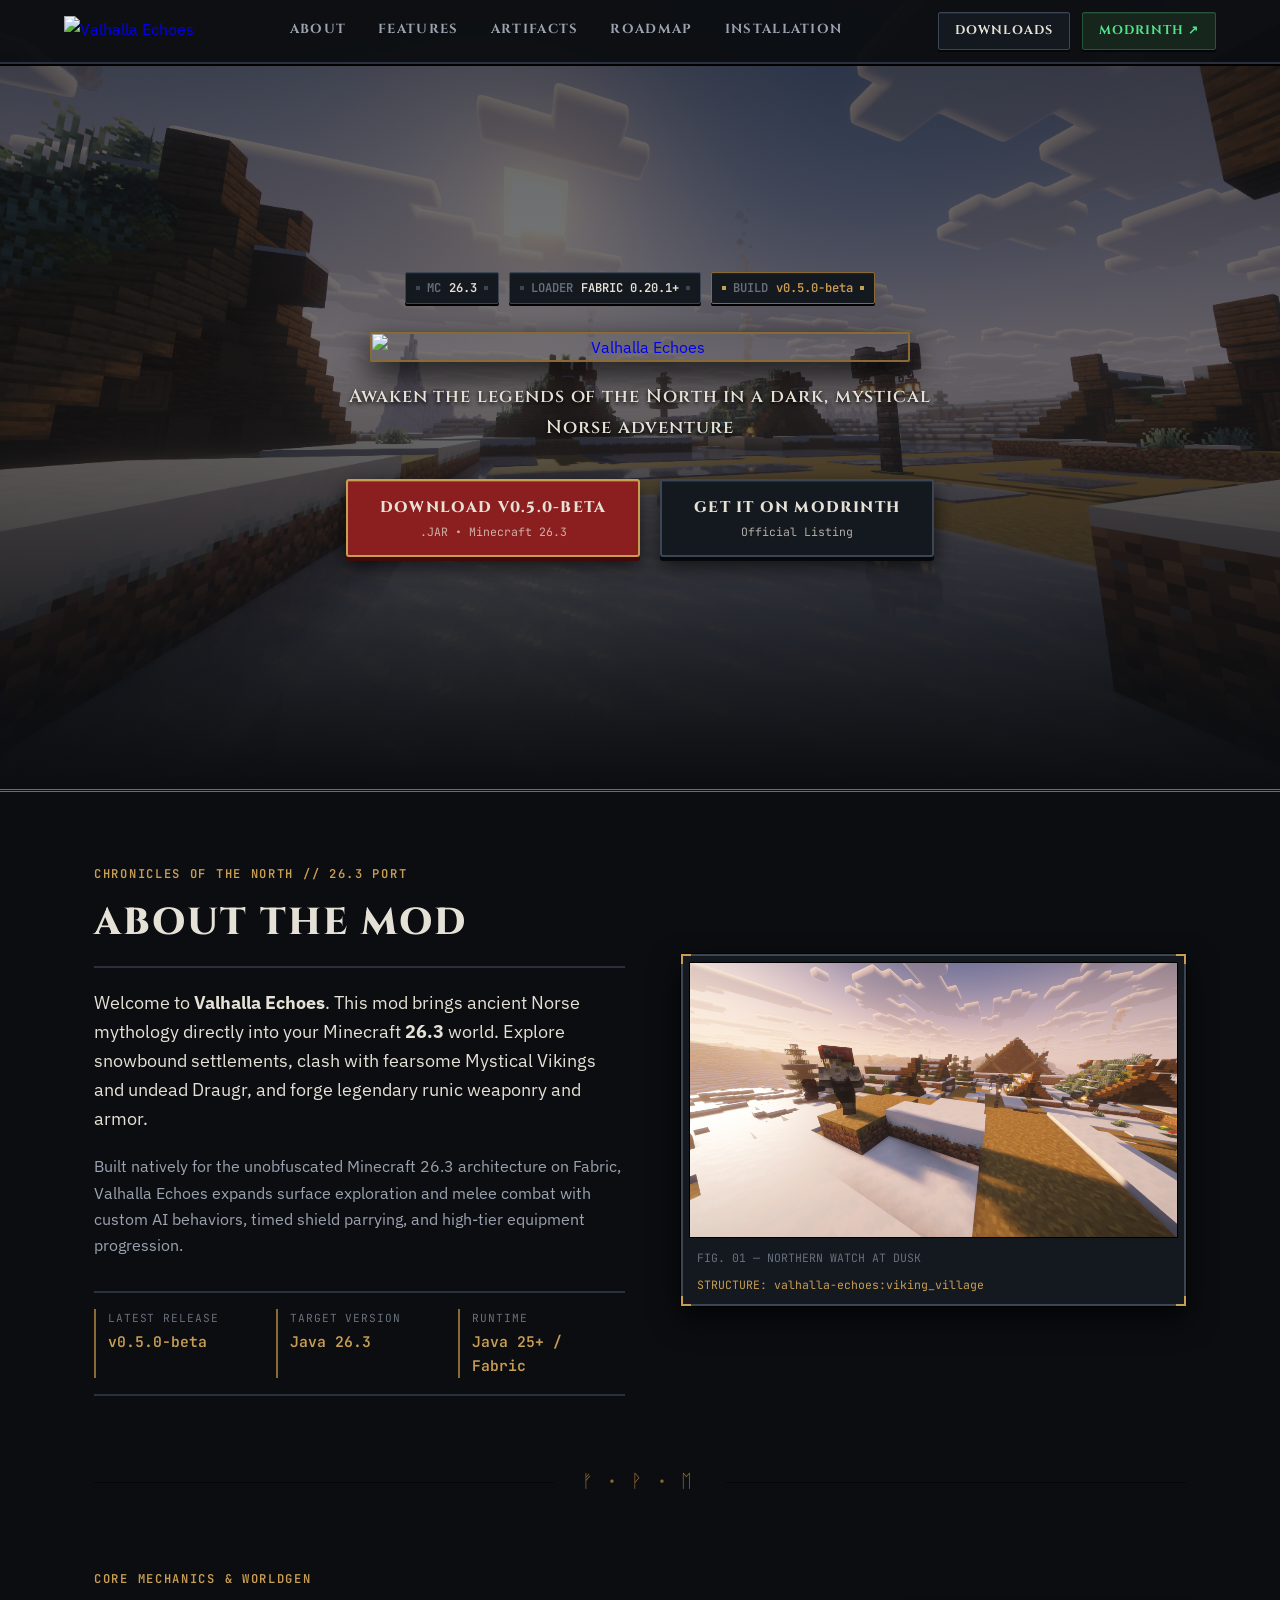
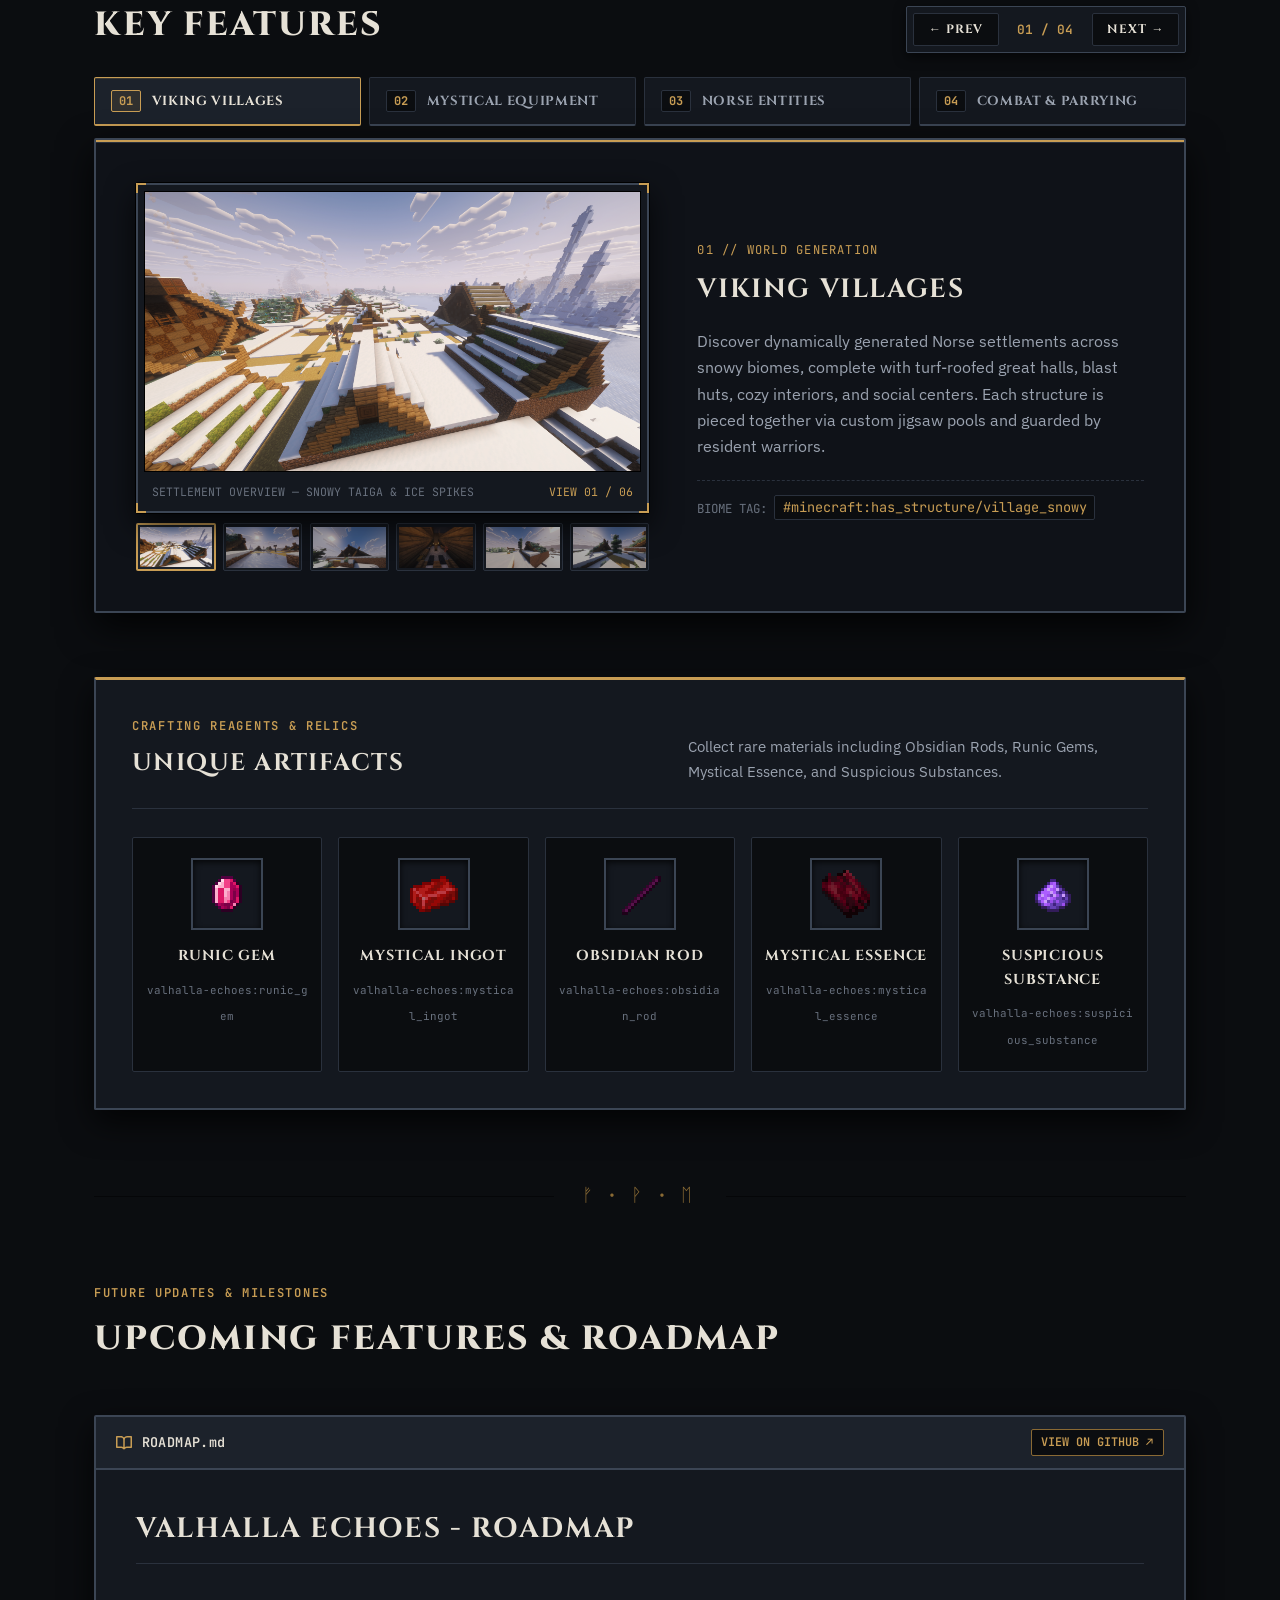
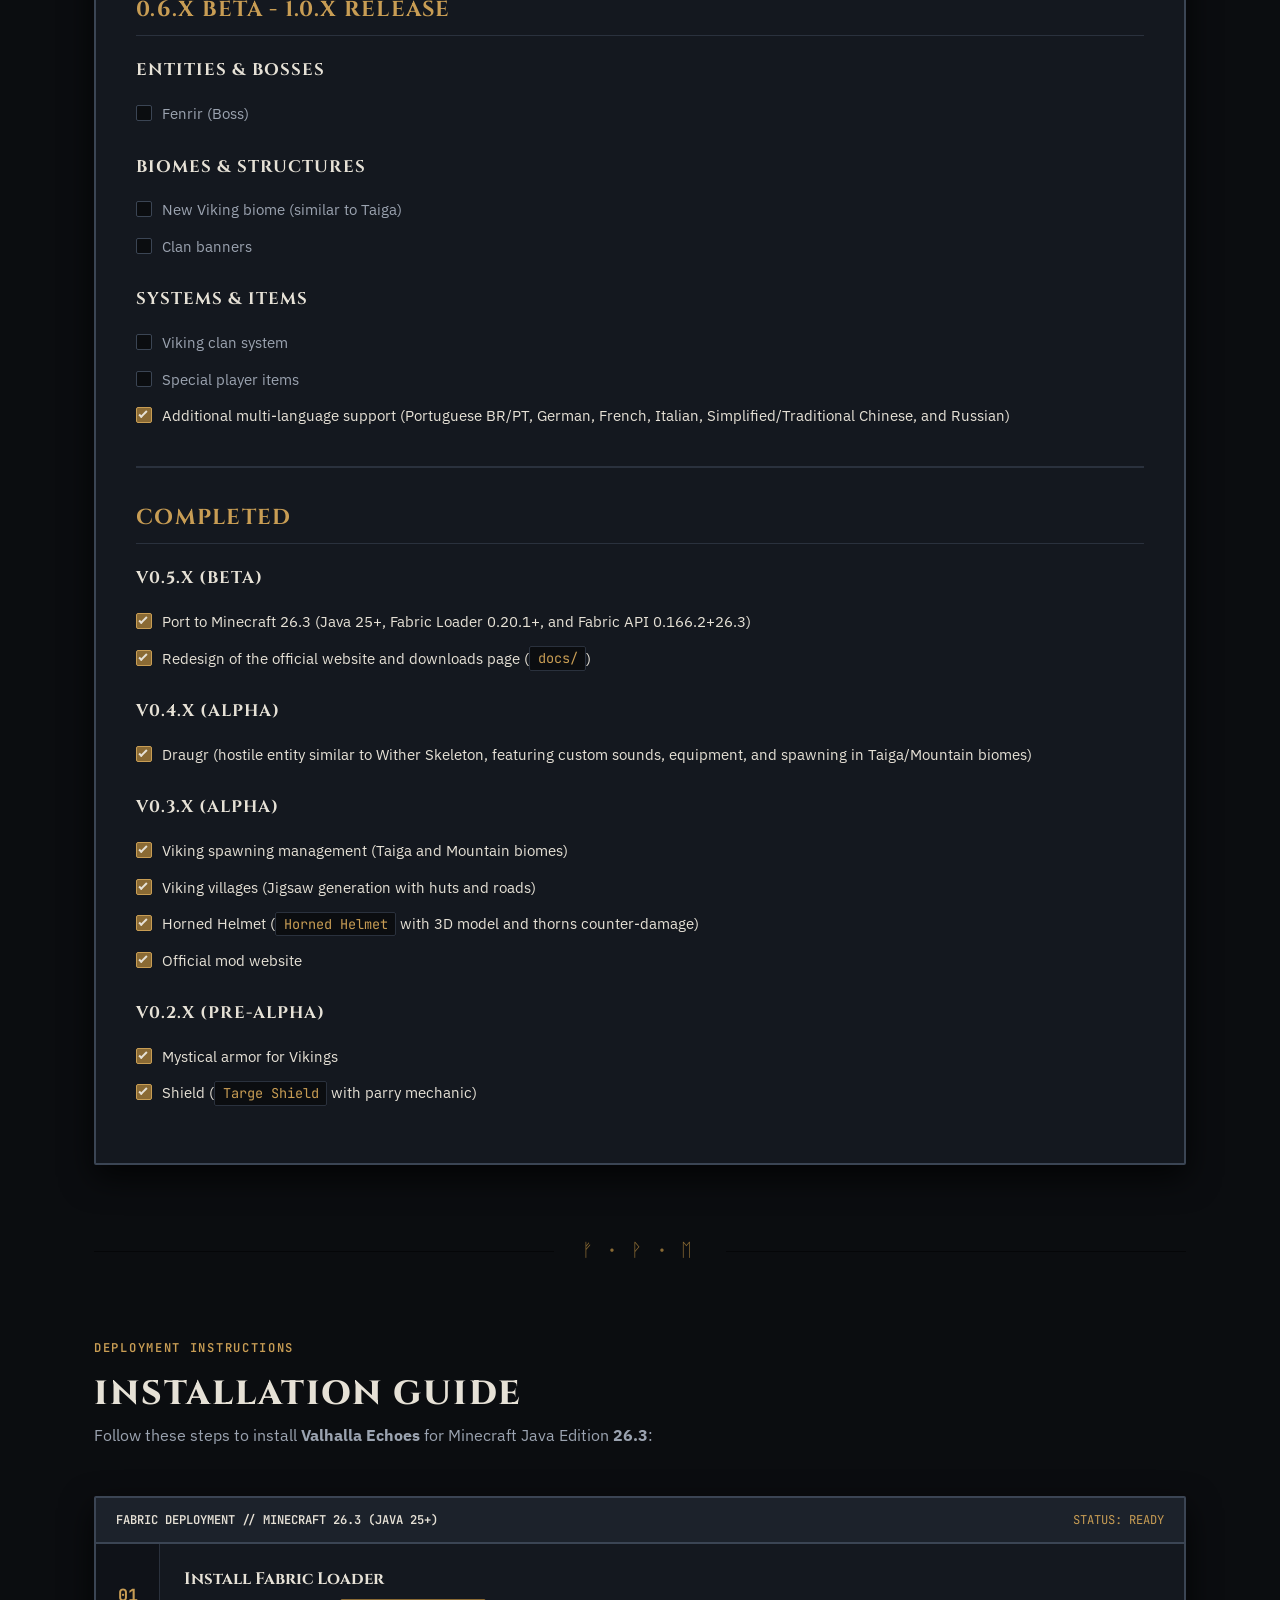
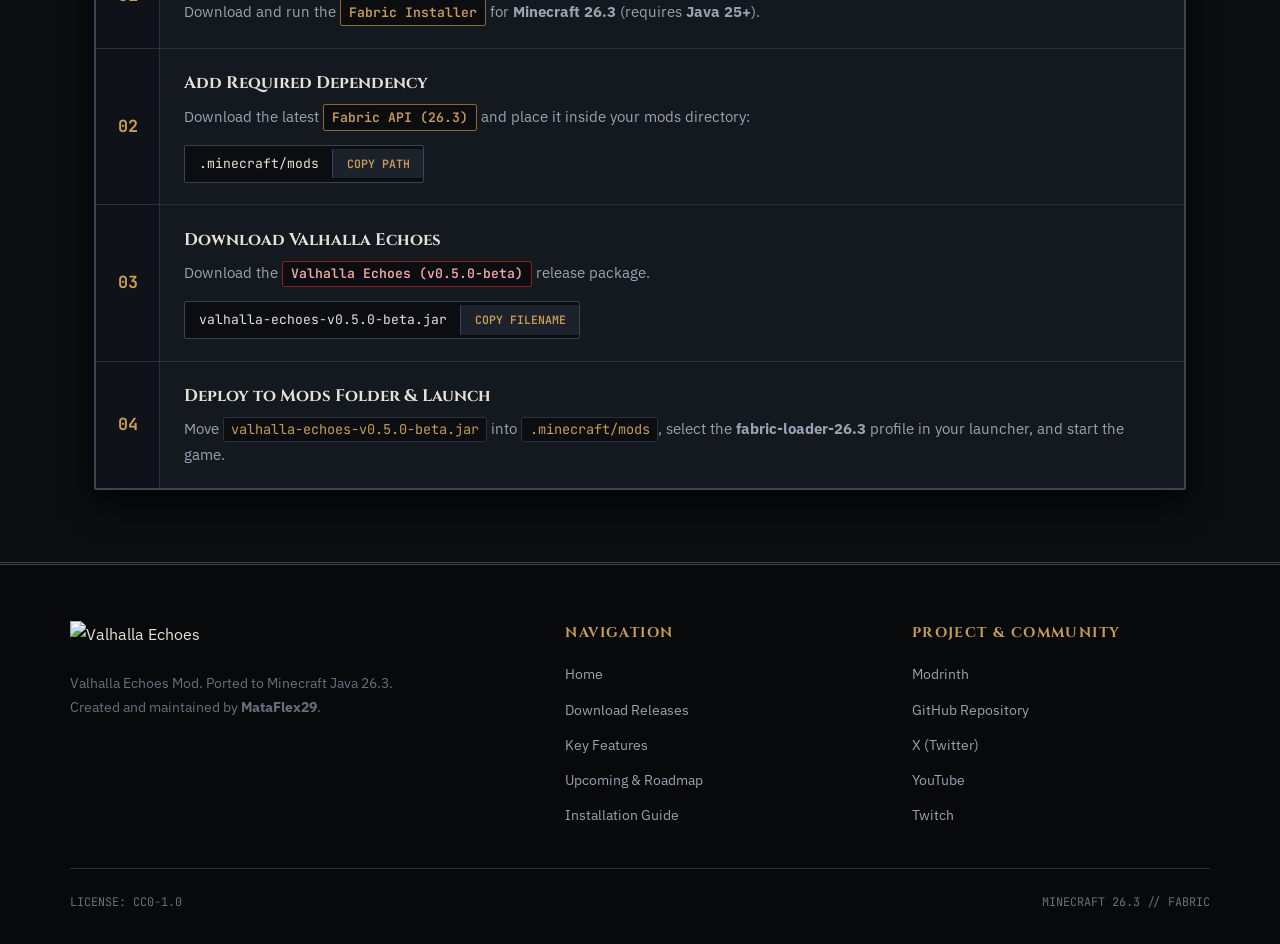
==== docs/index.html @ 5dc1a6fa "Update CSS file references to include versioning and enhance layout styles for features" ====
<!DOCTYPE html>
<html lang="en">
<head>
    <meta charset="UTF-8">
    <meta name="viewport" content="width=device-width, initial-scale=1.0">
    <title>Valhalla Echoes — Minecraft 26.3 Fabric Mod</title>
    <link rel="icon" type="image/png" href="resources/axe_icon.png">
    <link rel="preconnect" href="https://fonts.googleapis.com">
    <link rel="preconnect" href="https://fonts.gstatic.com" crossorigin>
    <link href="https://fonts.googleapis.com/css2?family=Cinzel:wght@600;700;800;900&family=IBM+Plex+Sans:wght@400;500;600;700&family=JetBrains+Mono:wght@400;500;600&display=swap" rel="stylesheet">
    <link rel="stylesheet" href="styles/index.css?v=20261114">
</head>

<body>
<!-- FIXED TOP NAVIGATION -->
<nav class="top-nav">
    <div class="nav-inner">
        <a href="index.html" class="nav-brand">
            <img src="resources/logo_medium.png" alt="Valhalla Echoes" class="nav-logo">
        </a>
        <div class="nav-links">
            <a href="#about" class="nav-link">About</a>
            <a href="#features" class="nav-link">Features</a>
            <a href="#artifacts" class="nav-link">Artifacts</a>
            <a href="#roadmap" class="nav-link">Roadmap</a>
            <a href="#installation" class="nav-link">Installation</a>
        </div>
        <div class="nav-actions">
            <a href="download.html" class="nav-btn nav-btn-iron">Downloads</a>
            <a href="https://modrinth.com/mod/valhalla-echoes" class="nav-btn nav-btn-modrinth" target="_blank" rel="noopener noreferrer">Modrinth &nearr;</a>
        </div>
    </div>
</nav>

<!-- FULL-VIEWPORT HERO -->
<header class="hero">
    <div class="hero-backdrop"></div>
    <div class="hero-content">
        <div class="plate-group">
            <span class="metal-plate">
                <span class="plate-rivet"></span>
                <span class="plate-key">MC</span>
                <span class="plate-val">26.3</span>
                <span class="plate-rivet"></span>
            </span>
            <span class="metal-plate">
                <span class="plate-rivet"></span>
                <span class="plate-key">LOADER</span>
                <span class="plate-val">FABRIC 0.20.1+</span>
                <span class="plate-rivet"></span>
            </span>
            <span class="metal-plate plate-gold">
                <span class="plate-rivet"></span>
                <span class="plate-key">BUILD</span>
                <span class="plate-val">v0.5.0-beta</span>
                <span class="plate-rivet"></span>
            </span>
        </div>

        <a href="index.html" class="title-link">
            <img src="resources/logo_large.png" alt="Valhalla Echoes" class="hero-logo">
        </a>

        <p class="subtitle">Awaken the legends of the North in a dark, mystical Norse adventure</p>

        <div class="button-group">
            <a href="download.html" class="btn btn-crimson">
                <span class="btn-label">Download v0.5.0-beta</span>
                <span class="btn-sub">.JAR &bull; Minecraft 26.3</span>
            </a>
            <a href="https://modrinth.com/mod/valhalla-echoes" class="btn btn-forged" target="_blank" rel="noopener noreferrer">
                <span class="btn-label">Get it on Modrinth</span>
                <span class="btn-sub">Official Listing</span>
            </a>
        </div>
    </div>
</header>

<main class="main-wrapper">

    <!-- EDITORIAL ABOUT SECTION -->
    <section id="about" class="editorial-section">
        <div class="editorial-grid">
            <div class="editorial-copy">
                <div class="eyebrow">CHRONICLES OF THE NORTH // 26.3 PORT</div>
                <h1 class="editorial-title">About The Mod</h1>
                <p class="lead-paragraph">Welcome to <strong>Valhalla Echoes</strong>. This mod brings ancient Norse mythology directly into your Minecraft <strong>26.3</strong> world. Explore snowbound settlements, clash with fearsome Mystical Vikings and undead Draugr, and forge legendary runic weaponry and armor.</p>
                <p>Built natively for the unobfuscated Minecraft 26.3 architecture on Fabric, Valhalla Echoes expands surface exploration and melee combat with custom AI behaviors, timed shield parrying, and high-tier equipment progression.</p>

                <div class="spec-ledger">
                    <div class="spec-item">
                        <span class="spec-k">LATEST RELEASE</span>
                        <span class="spec-v">v0.5.0-beta</span>
                    </div>
                    <div class="spec-item">
                        <span class="spec-k">TARGET VERSION</span>
                        <span class="spec-v">Java 26.3</span>
                    </div>
                    <div class="spec-item">
                        <span class="spec-k">RUNTIME</span>
                        <span class="spec-v">Java 25+ / Fabric</span>
                    </div>
                </div>
            </div>

            <div class="editorial-Showcase">
                <figure class="forged-frame">
                    <div class="frame-corner tl"></div>
                    <div class="frame-corner tr"></div>
                    <div class="frame-corner bl"></div>
                    <div class="frame-corner br"></div>
                    <img src="resources/village_viking_sunset.png" alt="Mystical Viking overlooking a snowy Norse village" class="showcase-img">
                    <figcaption class="frame-caption">
                        <span>FIG. 01 &mdash; NORTHERN WATCH AT DUSK</span>
                        <span class="mono-tag">STRUCTURE: valhalla-echoes:viking_village</span>
                    </figcaption>
                </figure>
            </div>
        </div>
    </section>

    <!-- RUNIC HORIZONTAL DIVIDER -->
    <div class="runic-divider" aria-hidden="true">
        <span class="divider-line"></span>
        <span class="divider-glyph">&#5792; &bull; &#5817; &bull; &#5846;</span>
        <span class="divider-line"></span>
    </div>

    <!-- KEY FEATURES SLIDESHOW SECTION -->
    <section id="features" class="features-section">
        <div class="features-header-row">
            <div class="section-heading">
                <div class="eyebrow">CORE MECHANICS &amp; WORLDGEN</div>
                <h2>Key Features</h2>
            </div>

            <div class="slideshow-controls" aria-label="Feature Slideshow Controls">
                <button type="button" class="slide-nav-btn" id="feature-prev" aria-label="Previous Feature">&larr; PREV</button>
                <span class="slide-counter" id="feature-counter">01 / 04</span>
                <button type="button" class="slide-nav-btn" id="feature-next" aria-label="Next Feature">NEXT &rarr;</button>
            </div>
        </div>

        <!-- Feature Tabs Bar -->
        <div class="feature-tabs" role="tablist" aria-label="Key Features">
            <button type="button" class="feature-tab is-active" role="tab" aria-selected="true" data-slide="0">
                <span class="tab-num">01</span>
                <span class="tab-label">Viking Villages</span>
            </button>
            <button type="button" class="feature-tab" role="tab" aria-selected="false" data-slide="1">
                <span class="tab-num">02</span>
                <span class="tab-label">Mystical Equipment</span>
            </button>
            <button type="button" class="feature-tab" role="tab" aria-selected="false" data-slide="2">
                <span class="tab-num">03</span>
                <span class="tab-label">Norse Entities</span>
            </button>
            <button type="button" class="feature-tab" role="tab" aria-selected="false" data-slide="3">
                <span class="tab-num">04</span>
                <span class="tab-label">Combat &amp; Parrying</span>
            </button>
        </div>

        <!-- Slideshow Stage -->
        <div class="features-slideshow" id="features-slideshow">
            <div class="slide-progress-track" aria-hidden="true">
                <div class="slide-progress-bar" id="feature-progress-bar"></div>
            </div>

            <div class="slides-viewport">
                <!-- Slide 1: Viking Villages (with multi-photo village selector) -->
                <article class="feature-row feature-slide is-active" data-slide-index="0">
                    <div class="feature-media">
                        <div class="forged-frame village-stage-frame">
                            <div class="frame-corner tl"></div>
                            <div class="frame-corner tr"></div>
                            <div class="frame-corner bl"></div>
                            <div class="frame-corner br"></div>
                            <img src="resources/village_overview.png" alt="Viking Villages in Snowy Biomes" class="feature-img" id="village-main-img">
                            <div class="frame-caption">
                                <span id="village-main-caption">SETTLEMENT OVERVIEW &mdash; SNOWY TAIGA &amp; ICE SPIKES</span>
                                <span class="mono-tag" id="village-main-index">VIEW 01 / 06</span>
                            </div>
                        </div>

                        <div class="village-thumb-strip" aria-label="Viking Village Screenshots">
                            <button type="button" class="village-thumb is-selected" data-src="resources/village_overview.png" data-caption="SETTLEMENT OVERVIEW — SNOWY TAIGA &amp; ICE SPIKES" data-idx="VIEW 01 / 06">
                                <img src="resources/village_overview.png" alt="Village Overview">
                            </button>
                            <button type="button" class="village-thumb" data-src="resources/village_plaza.png" data-caption="FROZEN PLAZA — TURF-ROOFED LONGHOUSES AT DAWN" data-idx="VIEW 02 / 06">
                                <img src="resources/village_plaza.png" alt="Frozen Plaza">
                            </button>
                            <button type="button" class="village-thumb" data-src="resources/village_great_hall.png" data-caption="GREAT HALL — GUARDED BY RESIDENT MYSTICAL VIKINGS" data-idx="VIEW 03 / 06">
                                <img src="resources/village_great_hall.png" alt="Great Hall">
                            </button>
                            <button type="button" class="village-thumb" data-src="resources/village_interior.png" data-caption="LONGHOUSE INTERIOR — STORAGE, FORGE &amp; QUARTERS" data-idx="VIEW 04 / 06">
                                <img src="resources/village_interior.png" alt="Longhouse Interior">
                            </button>
                            <button type="button" class="village-thumb" data-src="resources/village_turf_hut.png" data-caption="NORSE ARCHITECTURE — OVERGROWN MOSS &amp; TIMBER ROOFS" data-idx="VIEW 05 / 06">
                                <img src="resources/village_turf_hut.png" alt="Turf Hut Architecture">
                            </button>
                            <button type="button" class="village-thumb" data-src="resources/village_snow_path.png" data-caption="VILLAGE PATHWAYS — ARCTIC WILDLIFE &amp; DWELLINGS" data-idx="VIEW 06 / 06">
                                <img src="resources/village_snow_path.png" alt="Snowy Pathways">
                            </button>
                        </div>
                    </div>
                    <div class="feature-text">
                        <span class="feature-index">01 // WORLD GENERATION</span>
                        <h3>Viking Villages</h3>
                        <p>Discover dynamically generated Norse settlements across snowy biomes, complete with turf-roofed great halls, blast huts, cozy interiors, and social centers. Each structure is pieced together via custom jigsaw pools and guarded by resident warriors.</p>
                        <div class="feature-meta-bar">
                            <span>BIOME TAG: <code>#minecraft:has_structure/village_snowy</code></span>
                        </div>
                    </div>
                </article>

                <!-- Slide 2: Mystical Equipment -->
                <article class="feature-row feature-slide" data-slide-index="1">
                    <div class="feature-media">
                        <div class="armory-board">
                            <div class="armory-slot">
                                <img src="resources/mystical_sword.png" alt="Mystical Sword" class="pixel-sprite">
                                <span>Mystical Sword</span>
                            </div>
                            <div class="armory-slot">
                                <img src="resources/mystical_axe.png" alt="Mystical Axe" class="pixel-sprite">
                                <span>Mystical Axe</span>
                            </div>
                            <div class="armory-slot">
                                <img src="resources/mystical_pickaxe.png" alt="Mystical Pickaxe" class="pixel-sprite">
                                <span>Mystical Pickaxe</span>
                            </div>
                            <div class="armory-slot">
                                <img src="resources/mystical_shovel.png" alt="Mystical Shovel" class="pixel-sprite">
                                <span>Mystical Shovel</span>
                            </div>
                            <div class="armory-slot">
                                <img src="resources/mystical_helmet.png" alt="Mystical Helmet" class="pixel-sprite">
                                <span>Mystical Helmet</span>
                            </div>
                            <div class="armory-slot">
                                <img src="resources/mystical_chestplate.png" alt="Mystical Chestplate" class="pixel-sprite">
                                <span>Chestplate</span>
                            </div>
                            <div class="armory-slot">
                                <img src="resources/mystical_leggings.png" alt="Mystical Leggings" class="pixel-sprite">
                                <span>Leggings</span>
                            </div>
                            <div class="armory-slot">
                                <img src="resources/mystical_boots.png" alt="Mystical Boots" class="pixel-sprite">
                                <span>Mystical Boots</span>
                            </div>
                        </div>
                    </div>
                    <div class="feature-text">
                        <span class="feature-index">02 // FORGED ARSENAL</span>
                        <h3>Mystical Equipment</h3>
                        <p>Forge high-tier Mystical Swords, Axes, Pickaxes, Shovels, and full armor sets infused with runic power. Engineered with extreme durability (8192 uses for tools) and devastating base cleave damage to surpass standard Netherite gear.</p>
                        <div class="feature-meta-bar">
                            <span>TIER: <code>EPIC RARITY</code></span>
                            <span>REPAIR: <code>MYSTICAL INGOT</code></span>
                        </div>
                    </div>
                </article>

                <!-- Slide 3: Norse Entities -->
                <article class="feature-row feature-slide" data-slide-index="2">
                    <div class="feature-media">
                        <div class="forged-frame">
                            <div class="frame-corner tl"></div>
                            <div class="frame-corner tr"></div>
                            <div class="frame-corner bl"></div>
                            <div class="frame-corner br"></div>
                            <img src="resources/combat_preview.png" alt="Norse Entities: Mystical Vikings and Draugr" class="feature-img">
                        </div>
                    </div>
                    <div class="feature-text">
                        <span class="feature-index">03 // DENIZENS OF THE NORTH</span>
                        <h3>Norse Entities</h3>
                        <p>Encounter fierce Mystical Vikings and ancient Draugr roaming taigas, mountains, and ancestral villages. Mystical Vikings operate on a custom AI brain system—reacting with jealousy if you wield their sacred weapons and celebrating after victorious battles.</p>
                        <div class="entity-spawns">
                            <div class="spawn-badge">
                                <img src="resources/viking_spawn_egg.png" alt="Viking Spawn Egg" class="pixel-sprite-sm">
                                <span>Mystical Viking</span>
                            </div>
                            <div class="spawn-badge">
                                <img src="resources/draugr_spawn_egg.png" alt="Draugr Spawn Egg" class="pixel-sprite-sm">
                                <span>Draugr</span>
                            </div>
                        </div>
                    </div>
                </article>

                <!-- Slide 4: Combat & Parrying -->
                <article class="feature-row feature-slide" data-slide-index="3">
                    <div class="feature-media">
                        <div class="combat-showcase-box">
                            <div class="combat-relic">
                                <img src="resources/targe_shield.png" alt="Targe Shield" class="pixel-sprite-lg">
                                <div class="relic-caption">
                                    <strong>Targe Shield</strong>
                                    <span>&le; 5 Ticks Perfect Parry Window</span>
                                </div>
                            </div>
                            <div class="combat-relic">
                                <img src="resources/horned_helmet.png" alt="Horned Helmet" class="pixel-sprite-lg">
                                <div class="relic-caption">
                                    <strong>3D Horned Helmet</strong>
                                    <span>85% Counter-Stab Thorns Damage</span>
                                </div>
                            </div>
                        </div>
                    </div>
                    <div class="feature-text">
                        <span class="feature-index">04 // TACTICAL WARFARE</span>
                        <h3>Combat &amp; Parrying</h3>
                        <p>Master timed parries with the Targe Shield to knock back attackers and negate incoming damage completely when raised within 5 ticks of impact. Pair it with the custom-modeled 3D Horned Helmet to impale melee aggressors on contact.</p>
                        <div class="feature-meta-bar">
                            <span>PARRY WINDOW: <code>0.25s (5 TICKS)</code></span>
                            <span>HELMET PROC: <code>85% CHANCE</code></span>
                        </div>
                    </div>
                </article>
            </div>
        </div>
    </section>

    <!-- UNIQUE ARTIFACTS PIXEL VITRINE -->
    <section id="artifacts" class="vitrine-section">
        <div class="vitrine-header">
            <div>
                <div class="eyebrow">CRAFTING REAGENTS &amp; RELICS</div>
                <h2>Unique Artifacts</h2>
            </div>
            <p>Collect rare materials including Obsidian Rods, Runic Gems, Mystical Essence, and Suspicious Substances.</p>
        </div>

        <div class="artifact-vitrine">
            <div class="vitrine-item">
                <div class="item-pedestal">
                    <img src="resources/runic_gem.png" alt="Runic Gem" class="pixel-sprite">
                </div>
                <div class="item-details">
                    <h4>Runic Gem</h4>
                    <code>valhalla-echoes:runic_gem</code>
                </div>
            </div>

            <div class="vitrine-item">
                <div class="item-pedestal">
                    <img src="resources/mystical_ingot.png" alt="Mystical Ingot" class="pixel-sprite">
                </div>
                <div class="item-details">
                    <h4>Mystical Ingot</h4>
                    <code>valhalla-echoes:mystical_ingot</code>
                </div>
            </div>

            <div class="vitrine-item">
                <div class="item-pedestal">
                    <img src="resources/obsidian_rod.png" alt="Obsidian Rod" class="pixel-sprite">
                </div>
                <div class="item-details">
                    <h4>Obsidian Rod</h4>
                    <code>valhalla-echoes:obsidian_rod</code>
                </div>
            </div>

            <div class="vitrine-item">
                <div class="item-pedestal">
                    <img src="resources/mystical_essence.png" alt="Mystical Essence" class="pixel-sprite">
                </div>
                <div class="item-details">
                    <h4>Mystical Essence</h4>
                    <code>valhalla-echoes:mystical_essence</code>
                </div>
            </div>

            <div class="vitrine-item">
                <div class="item-pedestal">
                    <img src="resources/suspicious_substance.png" alt="Suspicious Substance" class="pixel-sprite">
                </div>
                <div class="item-details">
                    <h4>Suspicious Substance</h4>
                    <code>valhalla-echoes:suspicious_substance</code>
                </div>
            </div>
        </div>
    </section>

    <!-- RUNIC HORIZONTAL DIVIDER -->
    <div class="runic-divider" aria-hidden="true">
        <span class="divider-line"></span>
        <span class="divider-glyph">&#5792; &bull; &#5817; &bull; &#5846;</span>
        <span class="divider-line"></span>
    </div>

    <!-- UPCOMING HORIZONS & DEVELOPMENT ROADMAP (GITHUB README STYLE) -->
    <section id="roadmap" class="roadmap-section">
        <div class="section-heading">
            <div class="eyebrow">FUTURE UPDATES &amp; MILESTONES</div>
            <h2>Upcoming Features &amp; Roadmap</h2>
        </div>

        <div class="gh-readme-box">
            <div class="gh-readme-header">
                <div class="gh-header-left">
                    <svg class="gh-doc-icon" viewBox="0 0 16 16" width="16" height="16" aria-hidden="true">
                        <path fill="currentColor" d="M0 1.75A.75.75 0 0 1 .75 1h4.253c1.227 0 2.317.59 3 1.501A3.743 3.743 0 0 1 11.006 1h4.245a.75.75 0 0 1 .75.75v10.5a.75.75 0 0 1-.75.75h-4.507a2.25 2.25 0 0 0-1.591.659l-.622.621a.75.75 0 0 1-1.06 0l-.622-.621A2.25 2.25 0 0 0 5.258 13H.75a.75.75 0 0 1-.75-.75Zm7.251 10.324.004-5.073-.002-2.253A2.25 2.25 0 0 0 5.003 2.5H1.5v9h3.757a3.75 3.75 0 0 1 1.994.574ZM8.755 4.75l-.004 7.322a3.752 3.752 0 0 1 1.992-.572H14.5v-9h-3.495a2.25 2.25 0 0 0-2.25 2.25Z"></path>
                    </svg>
                    <span class="gh-filename">ROADMAP.md</span>
                </div>
                <a href="https://github.com/SebasMata/valhalla-echoes/blob/master/ROADMAP.md" target="_blank" rel="noopener noreferrer" class="gh-source-link">VIEW ON GITHUB &nearr;</a>
            </div>
            <div class="gh-markdown-body" id="roadmap-content">
                <p class="roadmap-loading">Loading ROADMAP.md from repository...</p>
            </div>
        </div>
    </section>

    <!-- RUNIC HORIZONTAL DIVIDER -->
    <div class="runic-divider" aria-hidden="true">
        <span class="divider-line"></span>
        <span class="divider-glyph">&#5792; &bull; &#5817; &bull; &#5846;</span>
        <span class="divider-line"></span>
    </div>

    <!-- TERMINAL / LAUNCHER INSTALLATION GUIDE -->
    <section id="installation" class="install-section">
        <div class="section-heading">
            <div class="eyebrow">DEPLOYMENT INSTRUCTIONS</div>
            <h2>Installation Guide</h2>
            <p>Follow these steps to install <strong>Valhalla Echoes</strong> for Minecraft Java Edition <strong>26.3</strong>:</p>
        </div>

        <div class="launcher-panel">
            <div class="launcher-topbar">
                <span class="topbar-title">FABRIC DEPLOYMENT // MINECRAFT 26.3 (JAVA 25+)</span>
                <span class="topbar-status">STATUS: READY</span>
            </div>

            <div class="launcher-steps">
                <div class="step-row">
                    <div class="step-num">01</div>
                    <div class="step-body">
                        <div class="step-title">Install Fabric Loader</div>
                        <p>Download and run the <a href="https://fabricmc.net/use/installer/" target="_blank" rel="noopener noreferrer" class="dep-badge">Fabric Installer</a> for <strong>Minecraft 26.3</strong> (requires <strong>Java 25+</strong>).</p>
                    </div>
                </div>

                <div class="step-row">
                    <div class="step-num">02</div>
                    <div class="step-body">
                        <div class="step-title">Add Required Dependency</div>
                        <p>Download the latest <a href="https://modrinth.com/mod/fabric-api" target="_blank" rel="noopener noreferrer" class="dep-badge">Fabric API (26.3)</a> and place it inside your mods directory:</p>
                        <div class="cmd-box">
                            <code id="path-mods-1">.minecraft/mods</code>
                            <button type="button" class="copy-btn" data-copy=".minecraft/mods">COPY PATH</button>
                        </div>
                    </div>
                </div>

                <div class="step-row">
                    <div class="step-num">03</div>
                    <div class="step-body">
                        <div class="step-title">Download Valhalla Echoes</div>
                        <p>Download the <a href="download.html" class="dep-badge dep-crimson">Valhalla Echoes (v0.5.0-beta)</a> release package.</p>
                        <div class="cmd-box">
                            <code>valhalla-echoes-v0.5.0-beta.jar</code>
                            <button type="button" class="copy-btn" data-copy="valhalla-echoes-v0.5.0-beta.jar">COPY FILENAME</button>
                        </div>
                    </div>
                </div>

                <div class="step-row">
                    <div class="step-num">04</div>
                    <div class="step-body">
                        <div class="step-title">Deploy to Mods Folder &amp; Launch</div>
                        <p>Move <code>valhalla-echoes-v0.5.0-beta.jar</code> into <code>.minecraft/mods</code>, select the <strong>fabric-loader-26.3</strong> profile in your launcher, and start the game.</p>
                    </div>
                </div>
            </div>
        </div>
    </section>

</main>

<!-- SOBER MULTI-COLUMN FOOTER -->
<footer class="footer">
    <div class="footer-grid">
        <div class="footer-col footer-brand">
            <img src="resources/logo_medium.png" alt="Valhalla Echoes" class="footer-logo">
            <p>Valhalla Echoes Mod. Ported to Minecraft Java 26.3. Created and maintained by <strong>MataFlex29</strong>.</p>
        </div>

        <div class="footer-col">
            <h4>Navigation</h4>
            <ul>
                <li><a href="index.html">Home</a></li>
                <li><a href="download.html">Download Releases</a></li>
                <li><a href="#features">Key Features</a></li>
                <li><a href="#roadmap">Upcoming &amp; Roadmap</a></li>
                <li><a href="#installation">Installation Guide</a></li>
            </ul>
        </div>

        <div class="footer-col">
            <h4>Project &amp; Community</h4>
            <ul class="social-links">
                <li><a href="https://modrinth.com/mod/valhalla-echoes" target="_blank" rel="noopener noreferrer">Modrinth</a></li>
                <li><a href="https://github.com/SebasMata/valhalla-echoes" target="_blank" rel="noopener noreferrer">GitHub Repository</a></li>
                <li><a href="https://x.com/_smata21_" target="_blank" rel="noopener noreferrer">X (Twitter)</a></li>
                <li><a href="https://www.youtube.com/@flexymeerkat" target="_blank" rel="noopener noreferrer">YouTube</a></li>
                <li><a href="https://twitch.tv/mataflex29" target="_blank" rel="noopener noreferrer">Twitch</a></li>
            </ul>
        </div>
    </div>
    <div class="footer-bottom">
        <span>LICENSE: CC0-1.0</span>
        <span>MINECRAFT 26.3 // FABRIC</span>
    </div>
</footer>

<script>
    document.querySelectorAll('.copy-btn').forEach(button => {
        button.addEventListener('click', () => {
            const text = button.getAttribute('data-copy');
            navigator.clipboard.writeText(text).then(() => {
                const original = button.textContent;
                button.textContent = 'COPIED';
                button.classList.add('copied');
                setTimeout(() => {
                    button.textContent = original;
                    button.classList.remove('copied');
                }, 1600);
            });
        });
    });

    function escapeHtml(str) {
        return str
            .replace(/&/g, '&amp;')
            .replace(/</g, '&lt;')
            .replace(/>/g, '&gt;');
    }

    function formatInlineMarkdown(text) {
        return escapeHtml(text)
            .replace(/`([^`]+)`/g, '<code>$1</code>')
            .replace(/\*\*([^*]+)\*\*/g, '<strong>$1</strong>');
    }

    function renderGitHubMarkdown(md) {
        const lines = md.replace(/\r\n/g, '\n').split('\n');
        let html = '';
        let inList = false;

        for (const rawLine of lines) {
            const line = rawLine.trim();

            if (!line) {
                if (inList) {
                    html += '</ul>';
                    inList = false;
                }
                continue;
            }

            if (/^---+$/.test(line)) {
                if (inList) {
                    html += '</ul>';
                    inList = false;
                }
                html += '<hr class="gh-hr">';
                continue;
            }

            const headingMatch = line.match(/^(#{1,4})\s+(.*)$/);
            if (headingMatch) {
                if (inList) {
                    html += '</ul>';
                    inList = false;
                }
                const level = headingMatch[1].length;
                const content = formatInlineMarkdown(headingMatch[2]);
                html += `<h${level} class="gh-h${level}">${content}</h${level}>`;
                continue;
            }

            const taskMatch = line.match(/^-\s+\[([ xX])\]\s+(.*)$/);
            if (taskMatch) {
                if (!inList) {
                    html += '<ul class="gh-task-list">';
                    inList = true;
                }
                const checked = taskMatch[1].toLowerCase() === 'x';
                const itemText = formatInlineMarkdown(taskMatch[2]);
                html += `
                    <li class="gh-task-item ${checked ? 'is-completed' : 'is-pending'}">
                        <input type="checkbox" class="gh-checkbox" disabled ${checked ? 'checked' : ''}>
                        <span class="gh-task-label">${itemText}</span>
                    </li>`;
                continue;
            }

            const bulletMatch = line.match(/^-\s+(.*)$/);
            if (bulletMatch) {
                if (!inList) {
                    html += '<ul class="gh-list">';
                    inList = true;
                }
                html += `<li>${formatInlineMarkdown(bulletMatch[1])}</li>`;
                continue;
            }

            if (inList) {
                html += '</ul>';
                inList = false;
            }
            html += `<p>${formatInlineMarkdown(line)}</p>`;
        }

        if (inList) {
            html += '</ul>';
        }

        return html;
    }

    async function loadRoadmap() {
        const container = document.getElementById('roadmap-content');
        const sources = [
            '../ROADMAP.md',
            'https://raw.githubusercontent.com/SebasMata/valhalla-echoes/master/ROADMAP.md',
            'ROADMAP.md'
        ];

        for (const url of sources) {
            try {
                const response = await fetch(url, { cache: 'no-store' });
                if (response.ok) {
                    const markdown = await response.text();
                    container.innerHTML = renderGitHubMarkdown(markdown);
                    return;
                }
            } catch (_) {
                // Continue to next source
            }
        }

        container.innerHTML = `<p>Unable to load live roadmap preview. <a href="https://github.com/SebasMata/valhalla-echoes/blob/master/ROADMAP.md" target="_blank" rel="noopener noreferrer" class="dep-badge">View ROADMAP.md on GitHub &nearr;</a></p>`;
    }

    loadRoadmap();

    // KEY FEATURES 10-SECOND SLIDESHOW & VILLAGE GALLERY
    (function initFeatureSlideshow() {
        const slides = Array.from(document.querySelectorAll('.feature-slide'));
        const tabs = Array.from(document.querySelectorAll('.feature-tab'));
        const prevBtn = document.getElementById('feature-prev');
        const nextBtn = document.getElementById('feature-next');
        const counterEl = document.getElementById('feature-counter');
        const progressBar = document.getElementById('feature-progress-bar');
        const SLIDE_DURATION_MS = 10000;

        let currentIndex = 0;
        let slideTimer = null;

        function restartProgressBar() {
            if (!progressBar) return;
            progressBar.style.transition = 'none';
            progressBar.style.width = '0%';
            // Force reflow so the 10s transition restarts cleanly
            void progressBar.offsetWidth;
            progressBar.style.transition = `width ${SLIDE_DURATION_MS}ms linear`;
            progressBar.style.width = '100%';
        }

        function goToSlide(index) {
            const total = slides.length;
            currentIndex = (index + total) % total;

            slides.forEach((slide, idx) => {
                slide.classList.toggle('is-active', idx === currentIndex);
            });

            tabs.forEach((tab, idx) => {
                const active = idx === currentIndex;
                tab.classList.toggle('is-active', active);
                tab.setAttribute('aria-selected', active ? 'true' : 'false');
            });

            if (counterEl) {
                const num = String(currentIndex + 1).padStart(2, '0');
                const tot = String(total).padStart(2, '0');
                counterEl.textContent = `${num} / ${tot}`;
            }

            resetTimer();
        }

        function resetTimer() {
            if (slideTimer) {
                clearInterval(slideTimer);
            }
            restartProgressBar();
            slideTimer = setInterval(() => {
                goToSlide(currentIndex + 1);
            }, SLIDE_DURATION_MS);
        }

        if (prevBtn) {
            prevBtn.addEventListener('click', () => goToSlide(currentIndex - 1));
        }

        if (nextBtn) {
            nextBtn.addEventListener('click', () => goToSlide(currentIndex + 1));
        }

        tabs.forEach(tab => {
            tab.addEventListener('click', () => {
                const target = parseInt(tab.getAttribute('data-slide'), 10);
                if (!Number.isNaN(target)) {
                    goToSlide(target);
                }
            });
        });

        // Viking Village 6-screenshot selector inside Slide 01
        const villageMainImg = document.getElementById('village-main-img');
        const villageMainCaption = document.getElementById('village-main-caption');
        const villageMainIndex = document.getElementById('village-main-index');
        const villageThumbs = Array.from(document.querySelectorAll('.village-thumb'));

        villageThumbs.forEach(thumb => {
            thumb.addEventListener('click', () => {
                const src = thumb.getAttribute('data-src');
                const caption = thumb.getAttribute('data-caption');
                const idxText = thumb.getAttribute('data-idx');

                if (villageMainImg && src) {
                    villageMainImg.src = src;
                }
                if (villageMainCaption && caption) {
                    villageMainCaption.textContent = caption;
                }
                if (villageMainIndex && idxText) {
                    villageMainIndex.textContent = idxText;
                }

                villageThumbs.forEach(t => t.classList.toggle('is-selected', t === thumb));
                // Reset the 10s feature timer so the user can inspect the selected village photo
                resetTimer();
            });
        });

        resetTimer();
    })();
</script>
</body>
</html>
---- docs/styles/index.css ----
:root {
    --bg-volcanic: #0b0d10;
    --bg-slate: #14181f;
    --bg-slate-deep: #0f1218;
    --bg-iron: #1c222b;
    --bronze-gold: #c89d54;
    --bronze-dim: #8a6a34;
    --blood-crimson: #8b1e1e;
    --blood-hover: #a62424;
    --iron-border: #2a313d;
    --iron-highlight: #3b4554;
    --text-bone: #e6e1d6;
    --text-steel: #9ba3b0;
    --text-ash: #68707d;
    --font-display: 'Cinzel', Georgia, serif;
    --font-body: 'IBM Plex Sans', -apple-system, BlinkMacSystemFont, sans-serif;
    --font-mono: 'JetBrains Mono', monospace;
}

*, *::before, *::after {
    box-sizing: border-box;
}

html {
    scroll-behavior: smooth;
}

body {
    margin: 0;
    padding: 0;
    background-color: var(--bg-volcanic);
    color: var(--text-bone);
    font-family: var(--font-body);
    font-size: 16px;
    line-height: 1.65;
    -webkit-font-smoothing: antialiased;
}

h1, h2, h3, h4 {
    font-family: var(--font-display);
    color: var(--text-bone);
    margin: 0;
    letter-spacing: 0.06em;
    text-transform: uppercase;
}

p {
    margin: 0 0 1.25rem;
    color: var(--text-steel);
}

code {
    font-family: var(--font-mono);
    font-size: 0.85rem;
    background-color: var(--bg-volcanic);
    color: var(--bronze-gold);
    padding: 0.15rem 0.45rem;
    border: 1px solid var(--iron-border);
    border-radius: 2px;
}

/* ==========================================================================
   TOP NAVIGATION BAR
   ========================================================================== */
.top-nav {
    position: fixed;
    top: 0;
    left: 0;
    right: 0;
    z-index: 100;
    height: 64px;
    background-color: rgba(11, 13, 16, 0.94);
    border-bottom: 2px solid var(--iron-border);
    box-shadow: 0 2px 0 #000000;
}

.nav-inner {
    max-width: 1200px;
    height: 100%;
    margin: 0 auto;
    padding: 0 1.5rem;
    display: flex;
    align-items: center;
    justify-content: space-between;
    gap: 1.5rem;
}

.nav-brand {
    display: flex;
    align-items: center;
    text-decoration: none;
}

.nav-logo {
    height: 30px;
    width: auto;
    display: block;
}

.nav-links {
    display: flex;
    align-items: center;
    gap: 2rem;
}

.nav-link {
    font-family: var(--font-display);
    font-size: 0.82rem;
    font-weight: 700;
    letter-spacing: 0.1em;
    text-transform: uppercase;
    color: var(--text-steel);
    text-decoration: none;
    padding: 0.35rem 0;
    border-bottom: 2px solid transparent;
    transition: color 0.15s ease, border-color 0.15s ease;
}

.nav-link:hover {
    color: var(--bronze-gold);
    border-bottom-color: var(--bronze-gold);
}

.nav-actions {
    display: flex;
    align-items: center;
    gap: 0.75rem;
}

.nav-btn {
    font-family: var(--font-display);
    font-size: 0.78rem;
    font-weight: 700;
    letter-spacing: 0.08em;
    text-transform: uppercase;
    text-decoration: none;
    padding: 0.5rem 1rem;
    border-radius: 2px;
    border: 1px solid var(--iron-highlight);
    transition: transform 0.1s ease, background-color 0.15s ease, border-color 0.15s ease;
}

.nav-btn-iron {
    background-color: var(--bg-slate);
    color: var(--text-bone);
    box-shadow: inset 0 1px 0 rgba(255, 255, 255, 0.06), 0 2px 0 #050608;
}

.nav-btn-iron:hover {
    border-color: var(--bronze-gold);
    color: var(--bronze-gold);
}

.nav-btn-modrinth {
    background-color: #16261d;
    color: #52e58c;
    border-color: #28543a;
    box-shadow: inset 0 1px 0 rgba(255, 255, 255, 0.06), 0 2px 0 #050608;
}

.nav-btn-modrinth:hover {
    background-color: #1e3528;
    border-color: #52e58c;
}

.nav-btn:active {
    transform: translateY(2px);
    box-shadow: none;
}

/* ==========================================================================
   FULLSCREEN HERO (min-height: 85vh)
   ========================================================================== */
.hero {
    position: relative;
    min-height: 88vh;
    padding: 7rem 1.5rem 4.5rem;
    display: flex;
    align-items: center;
    justify-content: center;
    text-align: center;
    background-color: var(--bg-volcanic);
    border-bottom: 3px double var(--bronze-dim);
    overflow: hidden;
}

.hero-backdrop {
    position: absolute;
    inset: 0;
    background-image:
        linear-gradient(180deg, rgba(11, 13, 16, 0.65) 0%, rgba(11, 13, 16, 0.55) 45%, #0b0d10 100%),
        url('../resources/hero_bg.png');
    background-size: cover;
    background-position: center 50%;
    background-repeat: no-repeat;
    z-index: 0;
}

.hero-content {
    position: relative;
    z-index: 1;
    max-width: 820px;
    width: 100%;
}

.plate-group {
    display: flex;
    justify-content: center;
    flex-wrap: wrap;
    gap: 0.6rem;
    margin-bottom: 1.75rem;
}

.metal-plate {
    display: inline-flex;
    align-items: center;
    gap: 0.45rem;
    background-color: var(--bg-slate);
    border: 1px solid var(--iron-highlight);
    border-radius: 2px;
    padding: 0.3rem 0.65rem;
    font-family: var(--font-mono);
    font-size: 0.76rem;
    box-shadow: inset 0 1px 0 rgba(255, 255, 255, 0.05), 0 2px 0 #000000;
}

.plate-gold {
    border-color: var(--bronze-dim);
}

.plate-rivet {
    width: 4px;
    height: 4px;
    background-color: var(--iron-highlight);
    display: inline-block;
}

.plate-gold .plate-rivet {
    background-color: var(--bronze-gold);
}

.plate-key {
    color: var(--text-ash);
    font-weight: 600;
}

.plate-val {
    color: var(--text-bone);
    font-weight: 600;
}

.plate-gold .plate-val {
    color: var(--bronze-gold);
}

.title-link {
    display: inline-block;
    text-decoration: none;
}

.hero-logo {
    max-width: 100%;
    width: 540px;
    height: auto;
    display: block;
    margin: 0 auto 1.25rem;
    border: 2px solid var(--bronze-dim);
    border-radius: 2px;
    box-shadow: 0 12px 32px rgba(0, 0, 0, 0.85);
}

.subtitle {
    font-family: var(--font-display);
    font-size: 1.15rem;
    font-weight: 600;
    letter-spacing: 0.05em;
    color: var(--text-bone);
    max-width: 620px;
    margin: 0 auto 2.25rem;
    text-shadow: 0 2px 4px #000000;
}

.button-group {
    display: flex;
    justify-content: center;
    flex-wrap: wrap;
    gap: 1.25rem;
}

.btn {
    display: inline-flex;
    flex-direction: column;
    align-items: center;
    justify-content: center;
    min-width: 240px;
    padding: 0.85rem 2rem;
    text-decoration: none;
    border-radius: 3px;
    cursor: pointer;
    transition: background-color 0.15s ease, border-color 0.15s ease, transform 0.08s ease;
}

.btn-label {
    font-family: var(--font-display);
    font-size: 0.95rem;
    font-weight: 800;
    letter-spacing: 0.08em;
    text-transform: uppercase;
    color: var(--text-bone);
}

.btn-sub {
    font-family: var(--font-mono);
    font-size: 0.72rem;
    color: rgba(230, 225, 214, 0.75);
    margin-top: 0.15rem;
}

.btn-crimson {
    background-color: var(--blood-crimson);
    border: 2px solid var(--bronze-gold);
    box-shadow: inset 0 1px 0 rgba(255, 255, 255, 0.18), 0 4px 0 #420b0b, 0 8px 20px rgba(0, 0, 0, 0.7);
}

.btn-crimson:hover {
    background-color: var(--blood-hover);
}

.btn-crimson:active {
    transform: translateY(3px);
    box-shadow: inset 0 1px 0 rgba(255, 255, 255, 0.1), 0 1px 0 #420b0b;
}

.btn-forged {
    background-color: var(--bg-slate);
    border: 2px solid var(--iron-highlight);
    box-shadow: inset 0 1px 0 rgba(255, 255, 255, 0.08), 0 4px 0 #06080a, 0 8px 20px rgba(0, 0, 0, 0.7);
}

.btn-forged:hover {
    background-color: var(--bg-iron);
    border-color: var(--bronze-gold);
}

.btn-forged:active {
    transform: translateY(3px);
    box-shadow: inset 0 1px 0 rgba(255, 255, 255, 0.05), 0 1px 0 #06080a;
}

/* ==========================================================================
   MAIN CONTENT & RUNIC DIVIDERS
   ========================================================================== */
.main-wrapper {
    max-width: 1140px;
    margin: 0 auto;
    padding: 4.5rem 1.5rem;
}

.eyebrow {
    font-family: var(--font-mono);
    font-size: 0.76rem;
    font-weight: 600;
    letter-spacing: 0.14em;
    color: var(--bronze-gold);
    margin-bottom: 0.5rem;
    text-transform: uppercase;
}

.runic-divider {
    display: flex;
    align-items: center;
    justify-content: center;
    gap: 1.25rem;
    margin: 4.5rem 0;
}

.divider-line {
    flex: 1;
    height: 1px;
    background-color: var(--iron-border);
    border-bottom: 1px solid #050608;
}

.divider-glyph {
    font-family: var(--font-display);
    color: var(--bronze-dim);
    font-size: 1.1rem;
    letter-spacing: 0.35em;
    padding: 0 0.5rem;
}

/* ==========================================================================
   EDITORIAL ABOUT SECTION (2 COLUMNS, NO CARDS)
   ========================================================================== */
.editorial-grid {
    display: grid;
    grid-template-columns: 1.05fr 1fr;
    gap: 3.5rem;
    align-items: center;
}

.editorial-title {
    font-size: 2.35rem;
    font-weight: 800;
    margin-bottom: 1.25rem;
    padding-bottom: 0.75rem;
    border-bottom: 2px solid var(--iron-border);
}

.lead-paragraph {
    font-size: 1.1rem;
    color: var(--text-bone);
}

.spec-ledger {
    display: grid;
    grid-template-columns: repeat(3, 1fr);
    border-top: 2px solid var(--iron-border);
    border-bottom: 2px solid var(--iron-border);
    margin-top: 2rem;
    padding: 1rem 0;
    gap: 1rem;
}

.spec-item {
    display: flex;
    flex-direction: column;
    border-left: 2px solid var(--bronze-dim);
    padding-left: 0.75rem;
}

.spec-k {
    font-family: var(--font-mono);
    font-size: 0.7rem;
    color: var(--text-ash);
    letter-spacing: 0.08em;
}

.spec-v {
    font-family: var(--font-mono);
    font-size: 0.92rem;
    font-weight: 600;
    color: var(--bronze-gold);
    margin-top: 0.15rem;
}

/* Forged Iron / Carved Stone Frame */
.forged-frame {
    position: relative;
    margin: 0;
    background-color: var(--bg-slate);
    border: 2px solid var(--iron-highlight);
    outline: 1px solid #000000;
    padding: 6px;
    border-radius: 2px;
    box-shadow: 0 12px 30px rgba(0, 0, 0, 0.75);
}

.frame-corner {
    position: absolute;
    width: 10px;
    height: 10px;
    border: 2px solid var(--bronze-gold);
    z-index: 2;
    pointer-events: none;
}

.frame-corner.tl { top: -2px; left: -2px; border-right: none; border-bottom: none; }
.frame-corner.tr { top: -2px; right: -2px; border-left: none; border-bottom: none; }
.frame-corner.bl { bottom: -2px; left: -2px; border-right: none; border-top: none; }
.frame-corner.br { bottom: -2px; right: -2px; border-left: none; border-top: none; }

.showcase-img,
.feature-img {
    width: 100%;
    height: auto;
    display: block;
    border: 1px solid #000000;
}

.frame-caption {
    display: flex;
    justify-content: space-between;
    align-items: center;
    flex-wrap: wrap;
    gap: 0.5rem;
    padding: 0.6rem 0.5rem 0.25rem;
    font-family: var(--font-mono);
    font-size: 0.72rem;
    color: var(--text-ash);
}

.mono-tag {
    color: var(--bronze-gold);
}

/* ==========================================================================
   KEY FEATURES — 10-SECOND FORGED IRON SLIDESHOW
   ========================================================================== */
.features-header-row {
    display: flex;
    justify-content: space-between;
    align-items: flex-end;
    flex-wrap: wrap;
    gap: 1.25rem;
    margin-bottom: 1.5rem;
}

.features-header-row .section-heading {
    margin-bottom: 0;
}

.section-heading {
    margin-bottom: 3rem;
}

.section-heading h2 {
    font-size: 2.1rem;
    font-weight: 800;
}

.slideshow-controls {
    display: inline-flex;
    align-items: center;
    gap: 0.65rem;
    background-color: var(--bg-slate);
    border: 1px solid var(--iron-highlight);
    padding: 0.35rem;
    border-radius: 2px;
    box-shadow: 0 4px 12px rgba(0, 0, 0, 0.6);
}

.slide-nav-btn {
    background-color: var(--bg-volcanic);
    color: var(--text-bone);
    border: 1px solid var(--iron-border);
    padding: 0.45rem 0.9rem;
    font-family: var(--font-display);
    font-size: 0.76rem;
    font-weight: 700;
    letter-spacing: 0.08em;
    text-transform: uppercase;
    border-radius: 2px;
    cursor: pointer;
    transition: background-color 0.15s ease, border-color 0.15s ease, color 0.15s ease, transform 0.08s ease;
}

.slide-nav-btn:hover {
    background-color: var(--bg-iron);
    border-color: var(--bronze-gold);
    color: var(--bronze-gold);
}

.slide-nav-btn:active {
    transform: translateY(1px);
}

.slide-counter {
    font-family: var(--font-mono);
    font-size: 0.8rem;
    font-weight: 600;
    color: var(--bronze-gold);
    padding: 0 0.5rem;
    min-width: 66px;
    text-align: center;
}

/* Feature Selector Tabs */
.feature-tabs {
    display: grid;
    grid-template-columns: repeat(4, 1fr);
    gap: 0.5rem;
    margin-bottom: 0.75rem;
}

.feature-tab {
    background-color: var(--bg-slate);
    border: 1px solid var(--iron-border);
    border-bottom: 2px solid var(--iron-highlight);
    border-radius: 2px;
    padding: 0.75rem 1rem;
    display: flex;
    align-items: center;
    gap: 0.65rem;
    cursor: pointer;
    text-align: left;
    transition: background-color 0.15s ease, border-color 0.15s ease, transform 0.08s ease;
}

.feature-tab:hover {
    background-color: var(--bg-iron);
    border-color: var(--bronze-dim);
}

.feature-tab.is-active {
    background-color: var(--bg-iron);
    border-color: var(--bronze-gold);
    border-bottom: 2px solid var(--bronze-gold);
    box-shadow: inset 0 1px 0 rgba(200, 157, 84, 0.2);
}

.tab-num {
    font-family: var(--font-mono);
    font-size: 0.75rem;
    font-weight: 700;
    color: var(--bronze-gold);
    background-color: var(--bg-volcanic);
    border: 1px solid var(--iron-border);
    padding: 0.15rem 0.45rem;
    border-radius: 2px;
}

.feature-tab.is-active .tab-num {
    border-color: var(--bronze-gold);
    background-color: rgba(200, 157, 84, 0.12);
}

.tab-label {
    font-family: var(--font-display);
    font-size: 0.82rem;
    font-weight: 700;
    color: var(--text-steel);
    letter-spacing: 0.05em;
    text-transform: uppercase;
}

.feature-tab.is-active .tab-label {
    color: var(--text-bone);
}

/* Slideshow Frame & 10s Progress Bar */
.features-slideshow {
    position: relative;
    background-color: var(--bg-slate-deep);
    border: 2px solid var(--iron-highlight);
    border-radius: 2px;
    box-shadow: 0 14px 36px rgba(0, 0, 0, 0.8);
    overflow: hidden;
}

.slide-progress-track {
    width: 100%;
    height: 3px;
    background-color: var(--bg-volcanic);
    border-bottom: 1px solid var(--iron-border);
    overflow: hidden;
}

.slide-progress-bar {
    height: 100%;
    width: 0%;
    background-color: var(--bronze-gold);
}

.slides-viewport {
    position: relative;
    padding: 2.5rem;
}

.feature-row.feature-slide {
    display: none;
    grid-template-columns: 1.15fr 1fr;
    gap: 3rem;
    align-items: center;
    padding: 0;
    border: none;
    animation: slideFadeIn 0.35s ease-out;
}

.feature-row.feature-slide.is-active {
    display: grid;
}

.feature-media,
.feature-text {
    min-width: 0;
}

@keyframes slideFadeIn {
    from {
        opacity: 0;
        transform: translateY(6px);
    }
    to {
        opacity: 1;
        transform: translateY(0);
    }
}

/* Viking Village Thumbnail Selector Strip (inside Slide 01) */
.village-thumb-strip {
    display: grid;
    grid-template-columns: repeat(6, 1fr);
    gap: 0.45rem;
    margin-top: 0.65rem;
}

.village-thumb {
    padding: 2px;
    background-color: var(--bg-slate);
    border: 1px solid var(--iron-border);
    border-radius: 2px;
    cursor: pointer;
    overflow: hidden;
    transition: border-color 0.15s ease, transform 0.1s ease;
}

.village-thumb img {
    width: 100%;
    aspect-ratio: 16 / 9;
    object-fit: cover;
    display: block;
    opacity: 0.65;
    transition: opacity 0.15s ease;
}

.village-thumb:hover {
    border-color: var(--bronze-dim);
}

.village-thumb:hover img {
    opacity: 0.9;
}

.village-thumb.is-selected {
    border: 2px solid var(--bronze-gold);
    background-color: var(--bg-iron);
}

.village-thumb.is-selected img {
    opacity: 1;
}

.feature-index {
    display: inline-block;
    font-family: var(--font-mono);
    font-size: 0.76rem;
    color: var(--bronze-gold);
    letter-spacing: 0.1em;
    margin-bottom: 0.5rem;
}

.feature-text h3 {
    font-size: 1.65rem;
    margin-bottom: 1rem;
}

.feature-meta-bar {
    display: flex;
    flex-wrap: wrap;
    gap: 1.25rem;
    margin-top: 1.25rem;
    padding-top: 1rem;
    border-top: 1px dashed var(--iron-border);
    font-family: var(--font-mono);
    font-size: 0.78rem;
    color: var(--text-ash);
}

/* Pixel Sprites */
.pixel-sprite {
    width: 48px;
    height: 48px;
    image-rendering: pixelated;
    display: block;
}

.pixel-sprite-sm {
    width: 28px;
    height: 28px;
    image-rendering: pixelated;
    display: block;
}

.pixel-sprite-lg {
    width: 64px;
    height: 64px;
    image-rendering: pixelated;
    display: block;
}

/* Armory Board for Feature 2 */
.armory-board {
    display: grid;
    grid-template-columns: repeat(4, 1fr);
    gap: 2px;
    background-color: var(--iron-border);
    border: 2px solid var(--iron-highlight);
    padding: 2px;
    border-radius: 2px;
    box-shadow: 0 10px 28px rgba(0, 0, 0, 0.7);
}

.armory-slot {
    background-color: var(--bg-slate);
    padding: 1.25rem 0.5rem;
    display: flex;
    flex-direction: column;
    align-items: center;
    justify-content: center;
    gap: 0.65rem;
    text-align: center;
    box-shadow: inset 0 0 0 1px #0b0d10;
    transition: background-color 0.15s ease;
}

.armory-slot:hover {
    background-color: var(--bg-iron);
}

.armory-slot span {
    font-family: var(--font-mono);
    font-size: 0.72rem;
    color: var(--text-steel);
}

/* Entity Spawn Badges for Feature 3 */
.entity-spawns {
    display: flex;
    flex-wrap: wrap;
    gap: 0.85rem;
    margin-top: 1.25rem;
}

.spawn-badge {
    display: inline-flex;
    align-items: center;
    gap: 0.6rem;
    background-color: var(--bg-slate);
    border: 1px solid var(--iron-highlight);
    padding: 0.45rem 0.85rem;
    border-radius: 2px;
    font-family: var(--font-mono);
    font-size: 0.82rem;
    color: var(--text-bone);
}

/* Combat Relics Box for Feature 4 */
.combat-showcase-box {
    display: flex;
    flex-direction: column;
    gap: 1rem;
    background-color: var(--bg-slate);
    border: 2px solid var(--iron-highlight);
    padding: 1.5rem;
    border-radius: 2px;
    box-shadow: 0 10px 28px rgba(0, 0, 0, 0.7);
}

.combat-relic {
    display: flex;
    align-items: center;
    gap: 1.25rem;
    background-color: var(--bg-volcanic);
    border: 1px solid var(--iron-border);
    border-left: 3px solid var(--bronze-gold);
    padding: 1rem 1.25rem;
}

.relic-caption {
    display: flex;
    flex-direction: column;
    gap: 0.25rem;
}

.relic-caption strong {
    font-family: var(--font-display);
    font-size: 1.05rem;
    color: var(--text-bone);
    letter-spacing: 0.04em;
}

.relic-caption span {
    font-family: var(--font-mono);
    font-size: 0.78rem;
    color: var(--bronze-gold);
}

/* ==========================================================================
   UNIQUE ARTIFACTS VITRINE
   ========================================================================== */
.vitrine-section {
    margin-top: 4rem;
    background-color: var(--bg-slate);
    border: 2px solid var(--iron-highlight);
    border-top: 3px solid var(--bronze-gold);
    border-radius: 2px;
    padding: 2.25rem;
    box-shadow: 0 12px 32px rgba(0, 0, 0, 0.75);
}

.vitrine-header {
    display: flex;
    justify-content: space-between;
    align-items: flex-end;
    flex-wrap: wrap;
    gap: 1rem;
    padding-bottom: 1.5rem;
    border-bottom: 1px solid var(--iron-border);
    margin-bottom: 1.75rem;
}

.vitrine-header p {
    margin: 0;
    max-width: 460px;
    font-size: 0.95rem;
}

.artifact-vitrine {
    display: grid;
    grid-template-columns: repeat(5, 1fr);
    gap: 1rem;
}

.vitrine-item {
    background-color: var(--bg-volcanic);
    border: 1px solid var(--iron-border);
    border-radius: 2px;
    padding: 1.25rem 0.75rem;
    display: flex;
    flex-direction: column;
    align-items: center;
    text-align: center;
    transition: border-color 0.15s ease, transform 0.15s ease;
}

.vitrine-item:hover {
    border-color: var(--bronze-gold);
    transform: translateY(-2px);
}

.item-pedestal {
    width: 72px;
    height: 72px;
    background-color: var(--bg-slate);
    border: 2px solid var(--iron-highlight);
    display: flex;
    align-items: center;
    justify-content: center;
    margin-bottom: 0.9rem;
    box-shadow: inset 0 2px 6px rgba(0, 0, 0, 0.8);
}

.item-details h4 {
    font-size: 0.9rem;
    margin-bottom: 0.4rem;
    color: var(--text-bone);
}

.item-details code {
    font-size: 0.68rem;
    color: var(--text-ash);
    border: none;
    padding: 0;
    background: transparent;
    word-break: break-all;
}

/* ==========================================================================
   UPCOMING FEATURES & ROADMAP (GITHUB README VIEWER)
   ========================================================================== */
.gh-readme-box {
    background-color: var(--bg-slate);
    border: 2px solid var(--iron-highlight);
    border-radius: 2px;
    box-shadow: 0 12px 32px rgba(0, 0, 0, 0.75);
}

.gh-readme-header {
    background-color: var(--bg-iron);
    border-bottom: 2px solid var(--iron-highlight);
    padding: 0.75rem 1.25rem;
    display: flex;
    justify-content: space-between;
    align-items: center;
    flex-wrap: wrap;
    gap: 0.75rem;
}

.gh-header-left {
    display: flex;
    align-items: center;
    gap: 0.6rem;
    color: var(--text-bone);
}

.gh-doc-icon {
    color: var(--bronze-gold);
    flex-shrink: 0;
}

.gh-filename {
    font-family: var(--font-mono);
    font-size: 0.84rem;
    font-weight: 600;
    letter-spacing: 0.03em;
}

.gh-source-link {
    font-family: var(--font-mono);
    font-size: 0.74rem;
    font-weight: 600;
    color: var(--bronze-gold);
    text-decoration: none;
    padding: 0.2rem 0.6rem;
    border: 1px solid var(--bronze-dim);
    background-color: var(--bg-volcanic);
    border-radius: 2px;
    transition: background-color 0.15s ease, color 0.15s ease;
}

.gh-source-link:hover {
    background-color: var(--bronze-gold);
    color: var(--bg-volcanic);
}

.gh-markdown-body {
    padding: 2.25rem 2.5rem;
}

.roadmap-loading {
    font-family: var(--font-mono);
    font-size: 0.85rem;
    color: var(--text-ash);
    margin: 0;
}

.gh-markdown-body .gh-h1 {
    font-size: 1.75rem;
    padding-bottom: 0.65rem;
    margin-bottom: 1.35rem;
    border-bottom: 1px solid var(--iron-border);
    color: var(--text-bone);
}

.gh-markdown-body .gh-h2 {
    font-size: 1.35rem;
    padding-bottom: 0.45rem;
    margin-top: 1.75rem;
    margin-bottom: 1rem;
    border-bottom: 1px solid var(--iron-border);
    color: var(--bronze-gold);
}

.gh-markdown-body .gh-h3 {
    font-size: 1.05rem;
    margin-top: 1.35rem;
    margin-bottom: 0.65rem;
    color: var(--text-bone);
}

.gh-markdown-body .gh-hr {
    border: 0;
    height: 2px;
    background-color: var(--iron-border);
    margin: 2rem 0;
}

.gh-task-list,
.gh-list {
    list-style: none;
    padding-left: 0;
    margin: 0 0 1rem;
}

.gh-task-item {
    display: flex;
    align-items: flex-start;
    gap: 0.65rem;
    padding: 0.35rem 0;
    color: var(--text-steel);
    font-size: 0.96rem;
}

.gh-task-item.is-completed .gh-task-label {
    color: var(--text-bone);
}

.gh-checkbox {
    appearance: none;
    -webkit-appearance: none;
    width: 16px;
    height: 16px;
    margin: 0.25rem 0 0;
    flex-shrink: 0;
    background-color: var(--bg-volcanic);
    border: 1px solid var(--iron-highlight);
    border-radius: 2px;
    position: relative;
}

.gh-checkbox:checked {
    background-color: var(--bronze-dim);
    border-color: var(--bronze-gold);
}

.gh-checkbox:checked::after {
    content: "";
    position: absolute;
    left: 4px;
    top: 1px;
    width: 4px;
    height: 9px;
    border: solid var(--text-bone);
    border-width: 0 2px 2px 0;
    transform: rotate(45deg);
}

/* ==========================================================================
   INSTALLATION — TERMINAL / LAUNCHER PANEL
   ========================================================================== */
.launcher-panel {
    background-color: var(--bg-slate);
    border: 2px solid var(--iron-highlight);
    border-radius: 2px;
    box-shadow: 0 12px 32px rgba(0, 0, 0, 0.75);
}

.launcher-topbar {
    background-color: var(--bg-iron);
    border-bottom: 2px solid var(--iron-highlight);
    padding: 0.75rem 1.25rem;
    display: flex;
    justify-content: space-between;
    align-items: center;
    flex-wrap: wrap;
    gap: 0.5rem;
    font-family: var(--font-mono);
    font-size: 0.76rem;
}

.topbar-title {
    color: var(--text-bone);
    font-weight: 600;
}

.topbar-status {
    color: var(--bronze-gold);
}

.launcher-steps {
    display: flex;
    flex-direction: column;
}

.step-row {
    display: grid;
    grid-template-columns: 64px 1fr;
    border-bottom: 1px solid var(--iron-border);
}

.step-row:last-child {
    border-bottom: none;
}

.step-num {
    background-color: var(--bg-slate-deep);
    border-right: 1px solid var(--iron-border);
    display: flex;
    align-items: center;
    justify-content: center;
    font-family: var(--font-mono);
    font-size: 1.05rem;
    font-weight: 700;
    color: var(--bronze-gold);
}

.step-body {
    padding: 1.35rem 1.5rem;
}

.step-title {
    font-family: var(--font-display);
    font-size: 1.05rem;
    font-weight: 700;
    color: var(--text-bone);
    margin-bottom: 0.35rem;
}

.step-body p {
    margin: 0;
    font-size: 0.95rem;
}

.dep-badge {
    display: inline-block;
    font-family: var(--font-mono);
    font-size: 0.82rem;
    font-weight: 600;
    color: var(--bronze-gold);
    background-color: var(--bg-volcanic);
    border: 1px solid var(--bronze-dim);
    padding: 0.1rem 0.5rem;
    border-radius: 2px;
    text-decoration: none;
    transition: background-color 0.15s ease, color 0.15s ease;
}

.dep-badge:hover {
    background-color: var(--bronze-gold);
    color: var(--bg-volcanic);
}

.dep-crimson {
    border-color: var(--blood-crimson);
    color: #f2a6a6;
}

.dep-crimson:hover {
    background-color: var(--blood-crimson);
    color: var(--text-bone);
}

.cmd-box {
    margin-top: 0.85rem;
    display: inline-flex;
    align-items: center;
    background-color: var(--bg-volcanic);
    border: 1px solid var(--iron-highlight);
    border-radius: 2px;
    overflow: hidden;
}

.cmd-box code {
    border: none;
    padding: 0.45rem 0.85rem;
    color: var(--text-bone);
    font-size: 0.82rem;
}

.copy-btn {
    background-color: var(--bg-iron);
    color: var(--bronze-gold);
    border: none;
    border-left: 1px solid var(--iron-highlight);
    padding: 0.45rem 0.85rem;
    font-family: var(--font-mono);
    font-size: 0.72rem;
    font-weight: 600;
    cursor: pointer;
    transition: background-color 0.15s ease, color 0.15s ease;
}

.copy-btn:hover {
    background-color: var(--bronze-gold);
    color: var(--bg-volcanic);
}

.copy-btn:active {
    transform: translateY(1px);
}

.copy-btn.copied {
    background-color: #1f4d32;
    color: #7ef2a9;
}

/* ==========================================================================
   FOOTER
   ========================================================================== */
.footer {
    background-color: #07090b;
    border-top: 3px double var(--iron-highlight);
    padding: 3.5rem 1.5rem 2rem;
}

.footer-grid {
    max-width: 1140px;
    margin: 0 auto;
    display: grid;
    grid-template-columns: 1.5fr 1fr 1fr;
    gap: 3rem;
    padding-bottom: 2.5rem;
    border-bottom: 1px solid var(--iron-border);
}

.footer-logo {
    height: 34px;
    width: auto;
    margin-bottom: 1rem;
    display: block;
}

.footer-brand p {
    max-width: 360px;
    font-size: 0.9rem;
    color: var(--text-ash);
}

.footer-col h4 {
    font-size: 0.88rem;
    color: var(--bronze-gold);
    margin-bottom: 1rem;
    letter-spacing: 0.1em;
}

.footer-col ul {
    list-style: none;
    padding: 0;
    margin: 0;
    display: flex;
    flex-direction: column;
    gap: 0.55rem;
}

.footer-col a {
    color: var(--text-steel);
    text-decoration: none;
    font-size: 0.9rem;
    transition: color 0.15s ease;
}

.footer-col a:hover {
    color: var(--bronze-gold);
}

.footer-bottom {
    max-width: 1140px;
    margin: 1.5rem auto 0;
    display: flex;
    justify-content: space-between;
    flex-wrap: wrap;
    gap: 1rem;
    font-family: var(--font-mono);
    font-size: 0.74rem;
    color: var(--text-ash);
}

/* ==========================================================================
   RESPONSIVE BREAKPOINTS
   ========================================================================== */
@media (max-width: 960px) {
    .editorial-grid,
    .feature-row.feature-slide {
        grid-template-columns: 1fr;
        gap: 2rem;
    }

    .feature-tabs {
        grid-template-columns: repeat(2, 1fr);
    }

    .artifact-vitrine {
        grid-template-columns: repeat(3, 1fr);
    }

    .footer-grid {
        grid-template-columns: 1fr 1fr;
    }
}

@media (max-width: 720px) {
    .nav-links {
        display: none;
    }

    .hero {
        min-height: 78vh;
        padding-top: 6rem;
    }

    .spec-ledger {
        grid-template-columns: 1fr;
    }

    .feature-tabs {
        grid-template-columns: 1fr;
    }

    .slides-viewport {
        padding: 1.35rem;
    }

    .village-thumb-strip {
        grid-template-columns: repeat(3, 1fr);
    }

    .armory-board {
        grid-template-columns: repeat(2, 1fr);
    }

    .artifact-vitrine {
        grid-template-columns: repeat(2, 1fr);
    }

    .step-row {
        grid-template-columns: 48px 1fr;
    }

    .footer-grid {
        grid-template-columns: 1fr;
        gap: 2rem;
    }
}
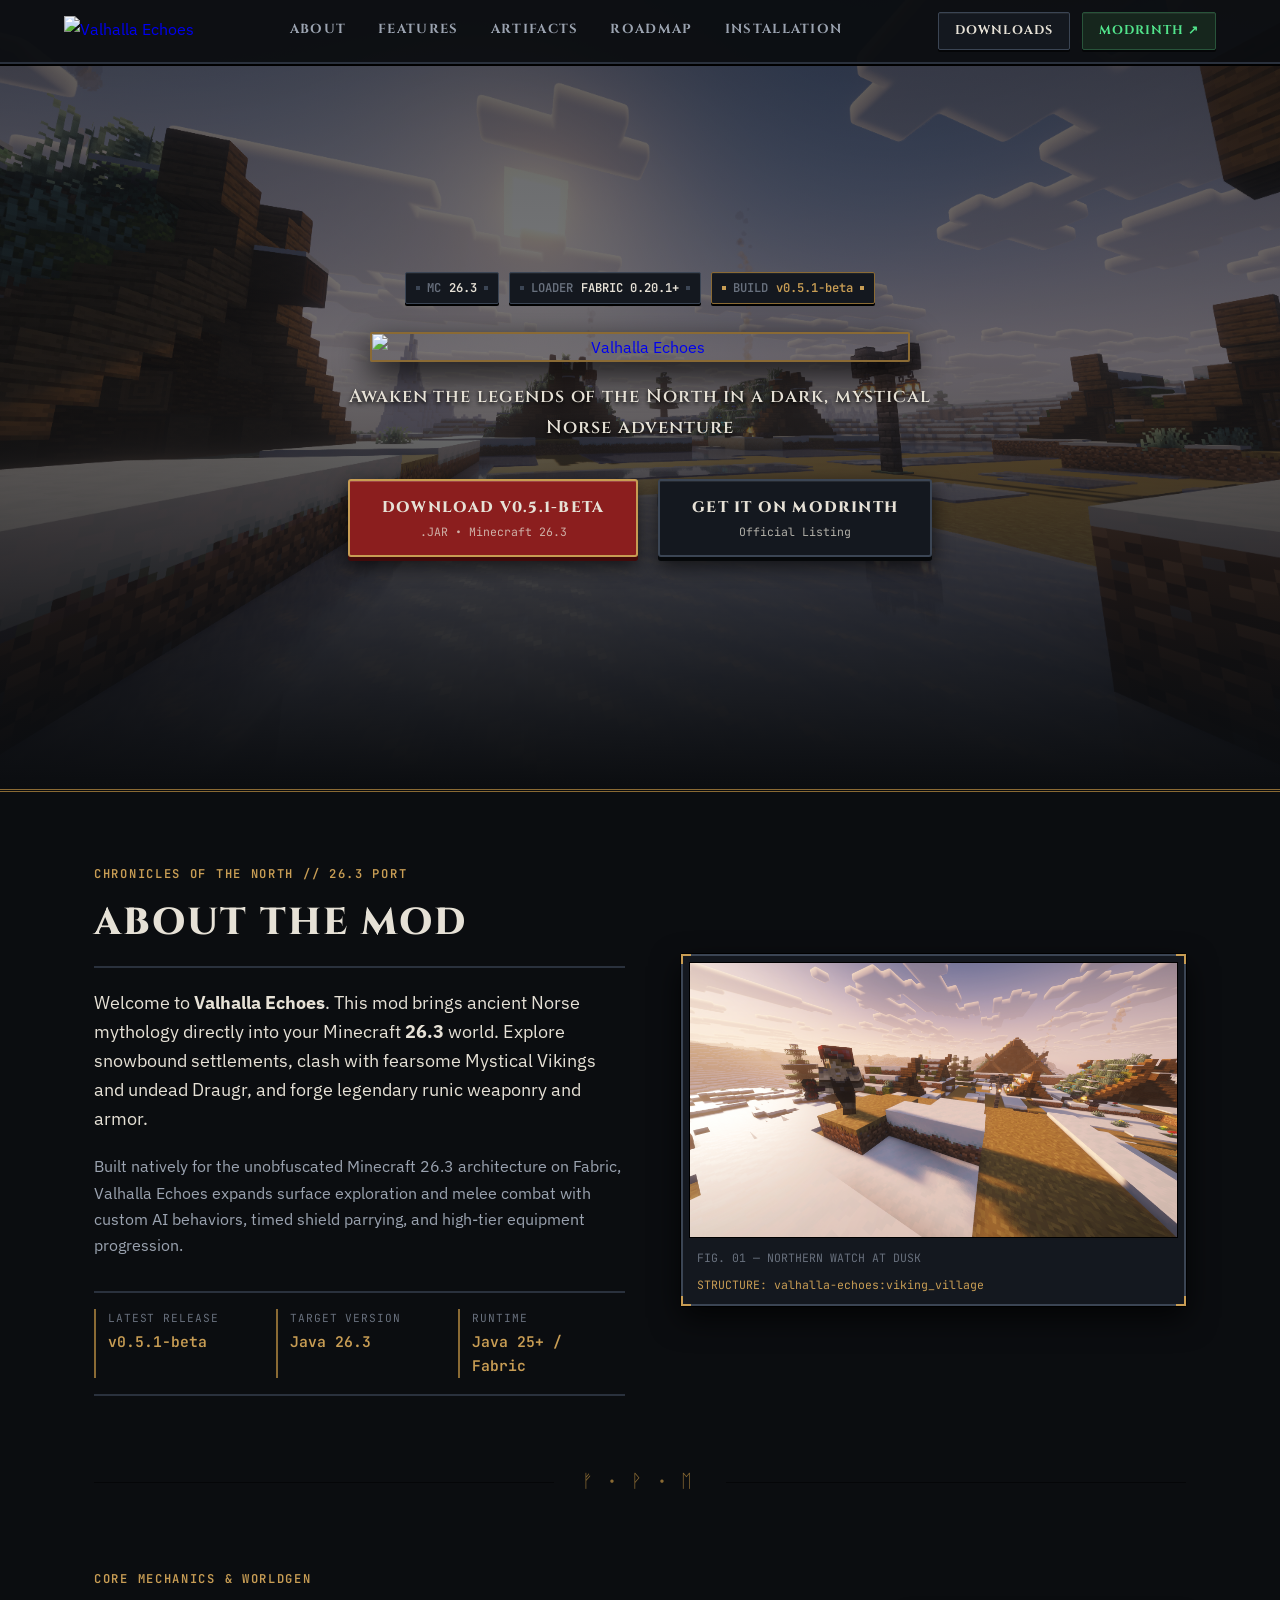
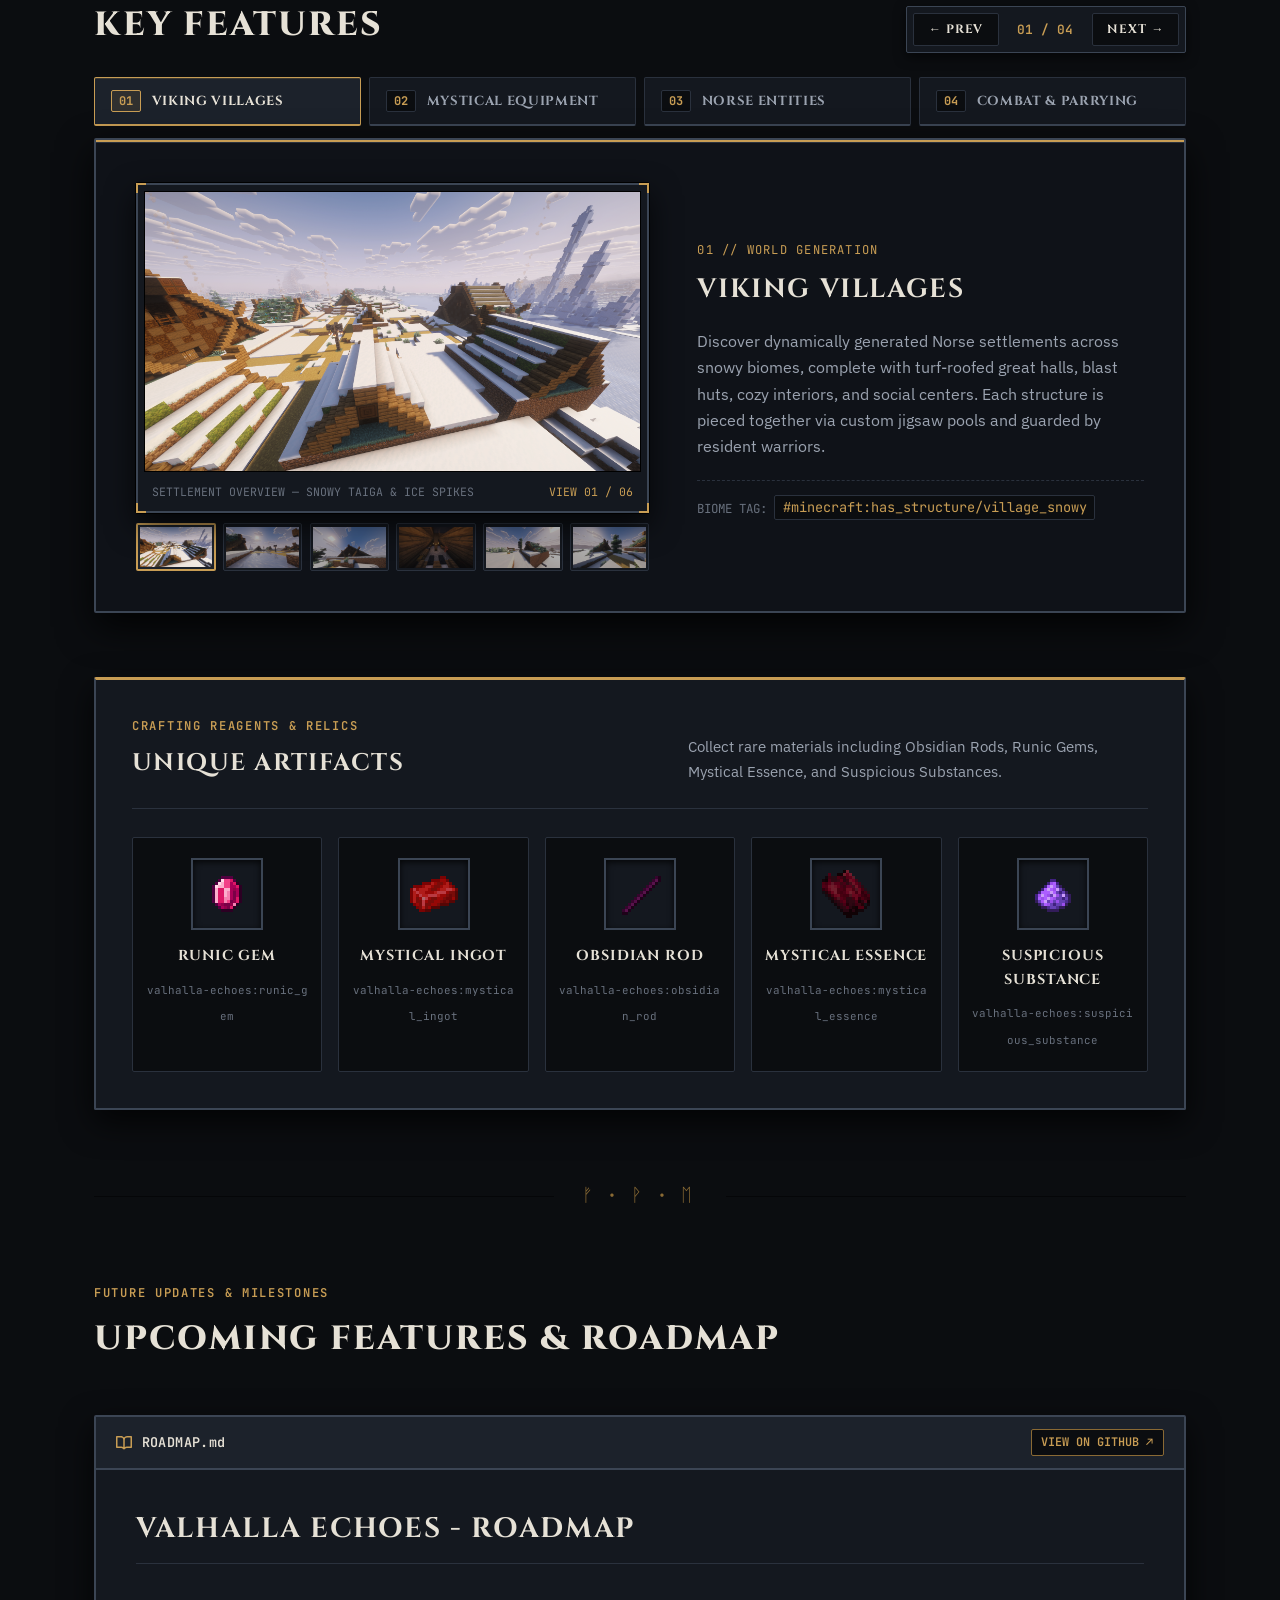
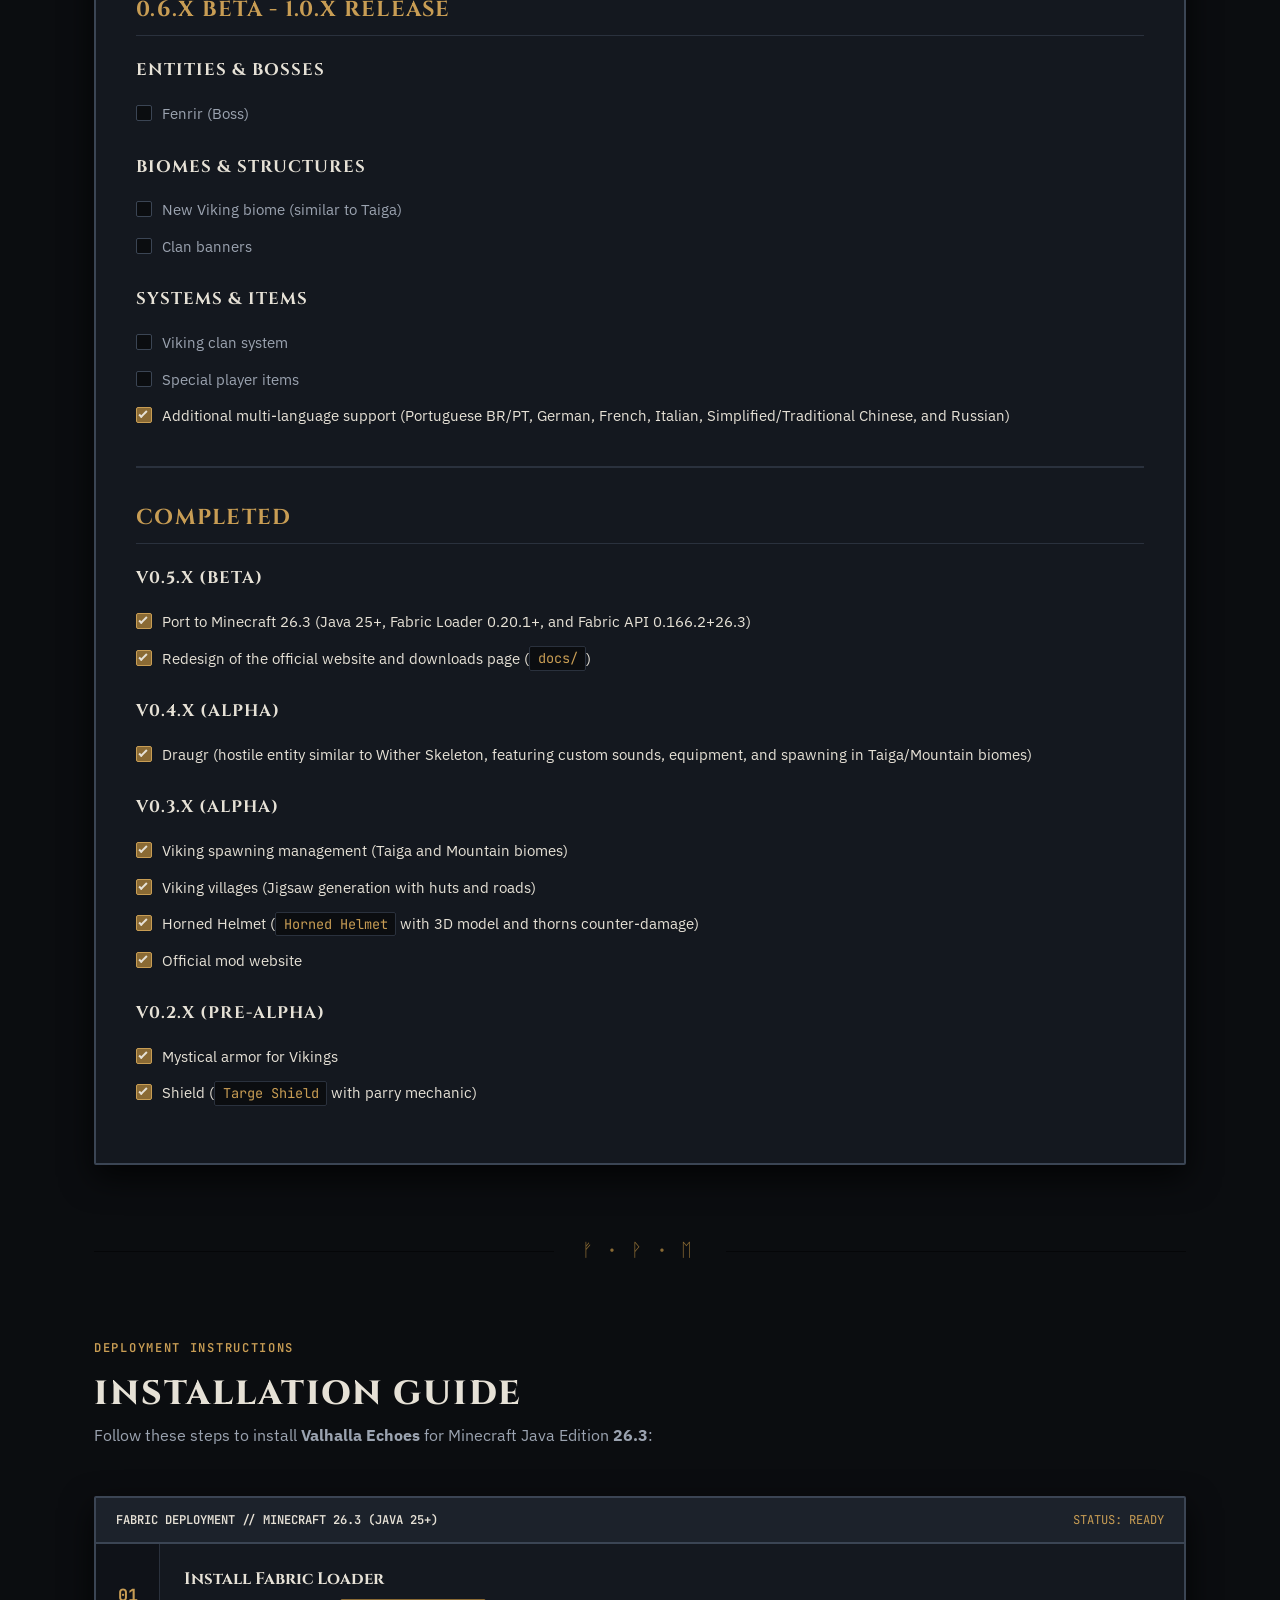
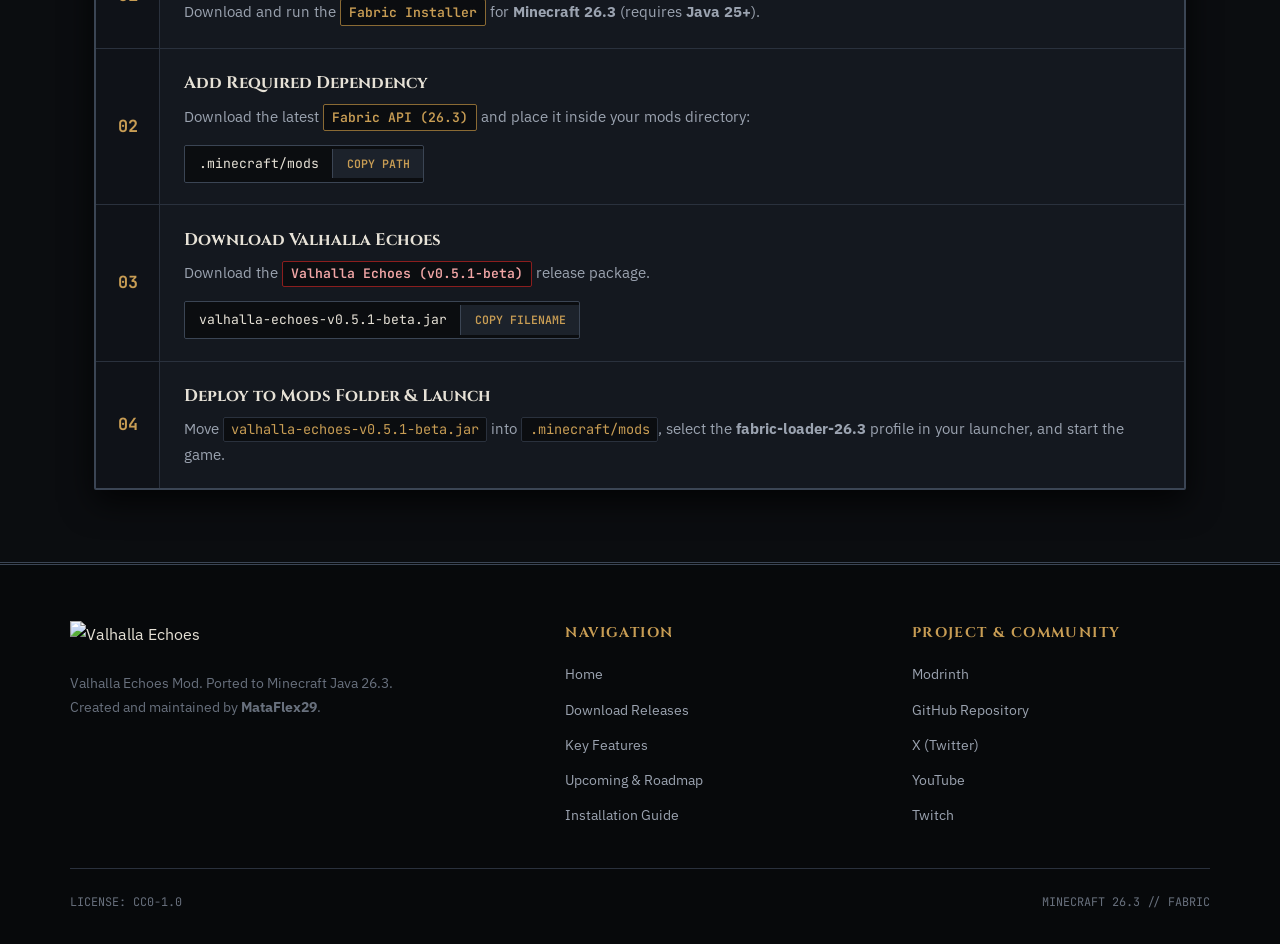
==== commit dbd10dd9: "Update version references to v0.5.1-beta in download and index pages" ====
--- a/docs/index.html
+++ b/docs/index.html
@@ -52,7 +52,7 @@
             <span class="metal-plate plate-gold">
                 <span class="plate-rivet"></span>
                 <span class="plate-key">BUILD</span>
-                <span class="plate-val">v0.5.0-beta</span>
+                <span class="plate-val">v0.5.1-beta</span>
                 <span class="plate-rivet"></span>
             </span>
         </div>
@@ -65,7 +65,7 @@
 
         <div class="button-group">
             <a href="download.html" class="btn btn-crimson">
-                <span class="btn-label">Download v0.5.0-beta</span>
+                <span class="btn-label">Download v0.5.1-beta</span>
                 <span class="btn-sub">.JAR &bull; Minecraft 26.3</span>
             </a>
             <a href="https://modrinth.com/mod/valhalla-echoes" class="btn btn-forged" target="_blank" rel="noopener noreferrer">
@@ -90,7 +90,7 @@
                 <div class="spec-ledger">
                     <div class="spec-item">
                         <span class="spec-k">LATEST RELEASE</span>
-                        <span class="spec-v">v0.5.0-beta</span>
+                        <span class="spec-v">v0.5.1-beta</span>
                     </div>
                     <div class="spec-item">
                         <span class="spec-k">TARGET VERSION</span>
@@ -464,10 +464,10 @@
                     <div class="step-num">03</div>
                     <div class="step-body">
                         <div class="step-title">Download Valhalla Echoes</div>
-                        <p>Download the <a href="download.html" class="dep-badge dep-crimson">Valhalla Echoes (v0.5.0-beta)</a> release package.</p>
+                        <p>Download the <a href="download.html" class="dep-badge dep-crimson">Valhalla Echoes (v0.5.1-beta)</a> release package.</p>
                         <div class="cmd-box">
-                            <code>valhalla-echoes-v0.5.0-beta.jar</code>
-                            <button type="button" class="copy-btn" data-copy="valhalla-echoes-v0.5.0-beta.jar">COPY FILENAME</button>
+                            <code>valhalla-echoes-v0.5.1-beta.jar</code>
+                            <button type="button" class="copy-btn" data-copy="valhalla-echoes-v0.5.1-beta.jar">COPY FILENAME</button>
                         </div>
                     </div>
                 </div>
@@ -476,7 +476,7 @@
                     <div class="step-num">04</div>
                     <div class="step-body">
                         <div class="step-title">Deploy to Mods Folder &amp; Launch</div>
-                        <p>Move <code>valhalla-echoes-v0.5.0-beta.jar</code> into <code>.minecraft/mods</code>, select the <strong>fabric-loader-26.3</strong> profile in your launcher, and start the game.</p>
+                        <p>Move <code>valhalla-echoes-v0.5.1-beta.jar</code> into <code>.minecraft/mods</code>, select the <strong>fabric-loader-26.3</strong> profile in your launcher, and start the game.</p>
                     </div>
                 </div>
             </div>
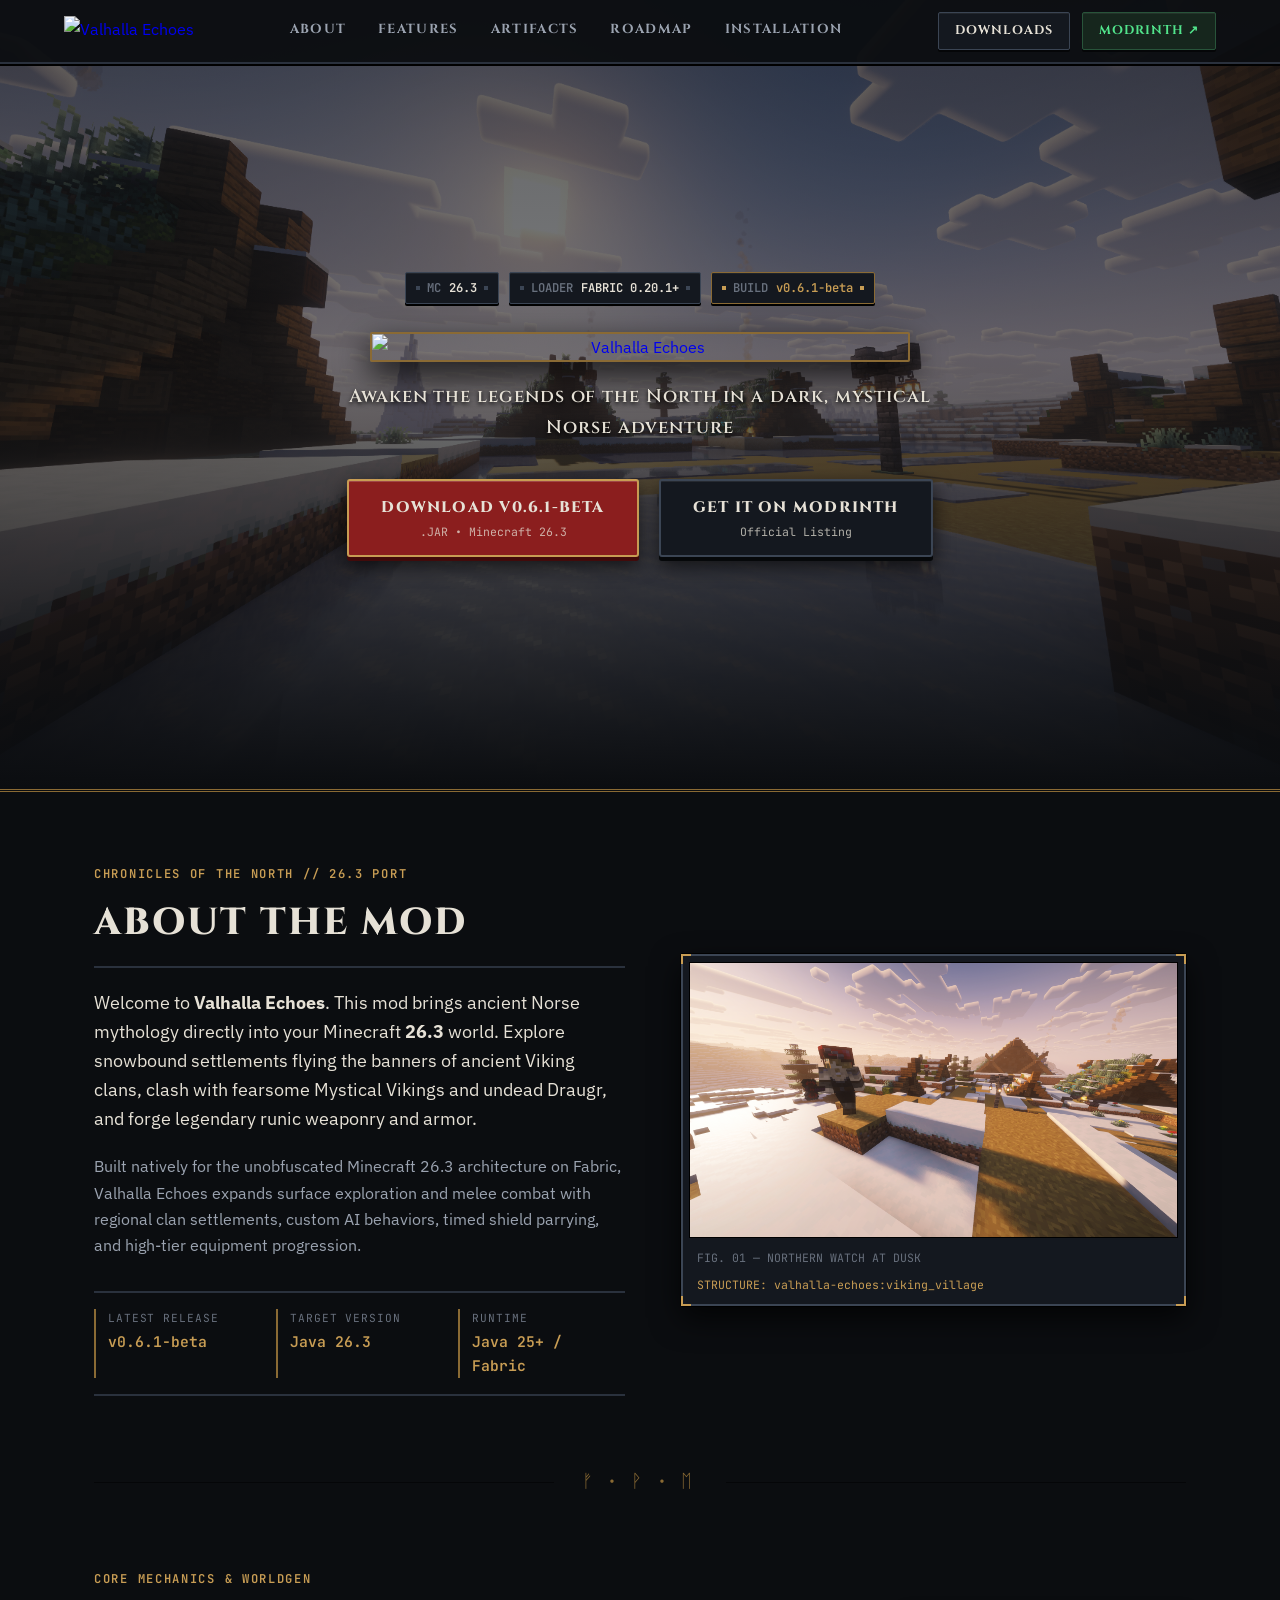
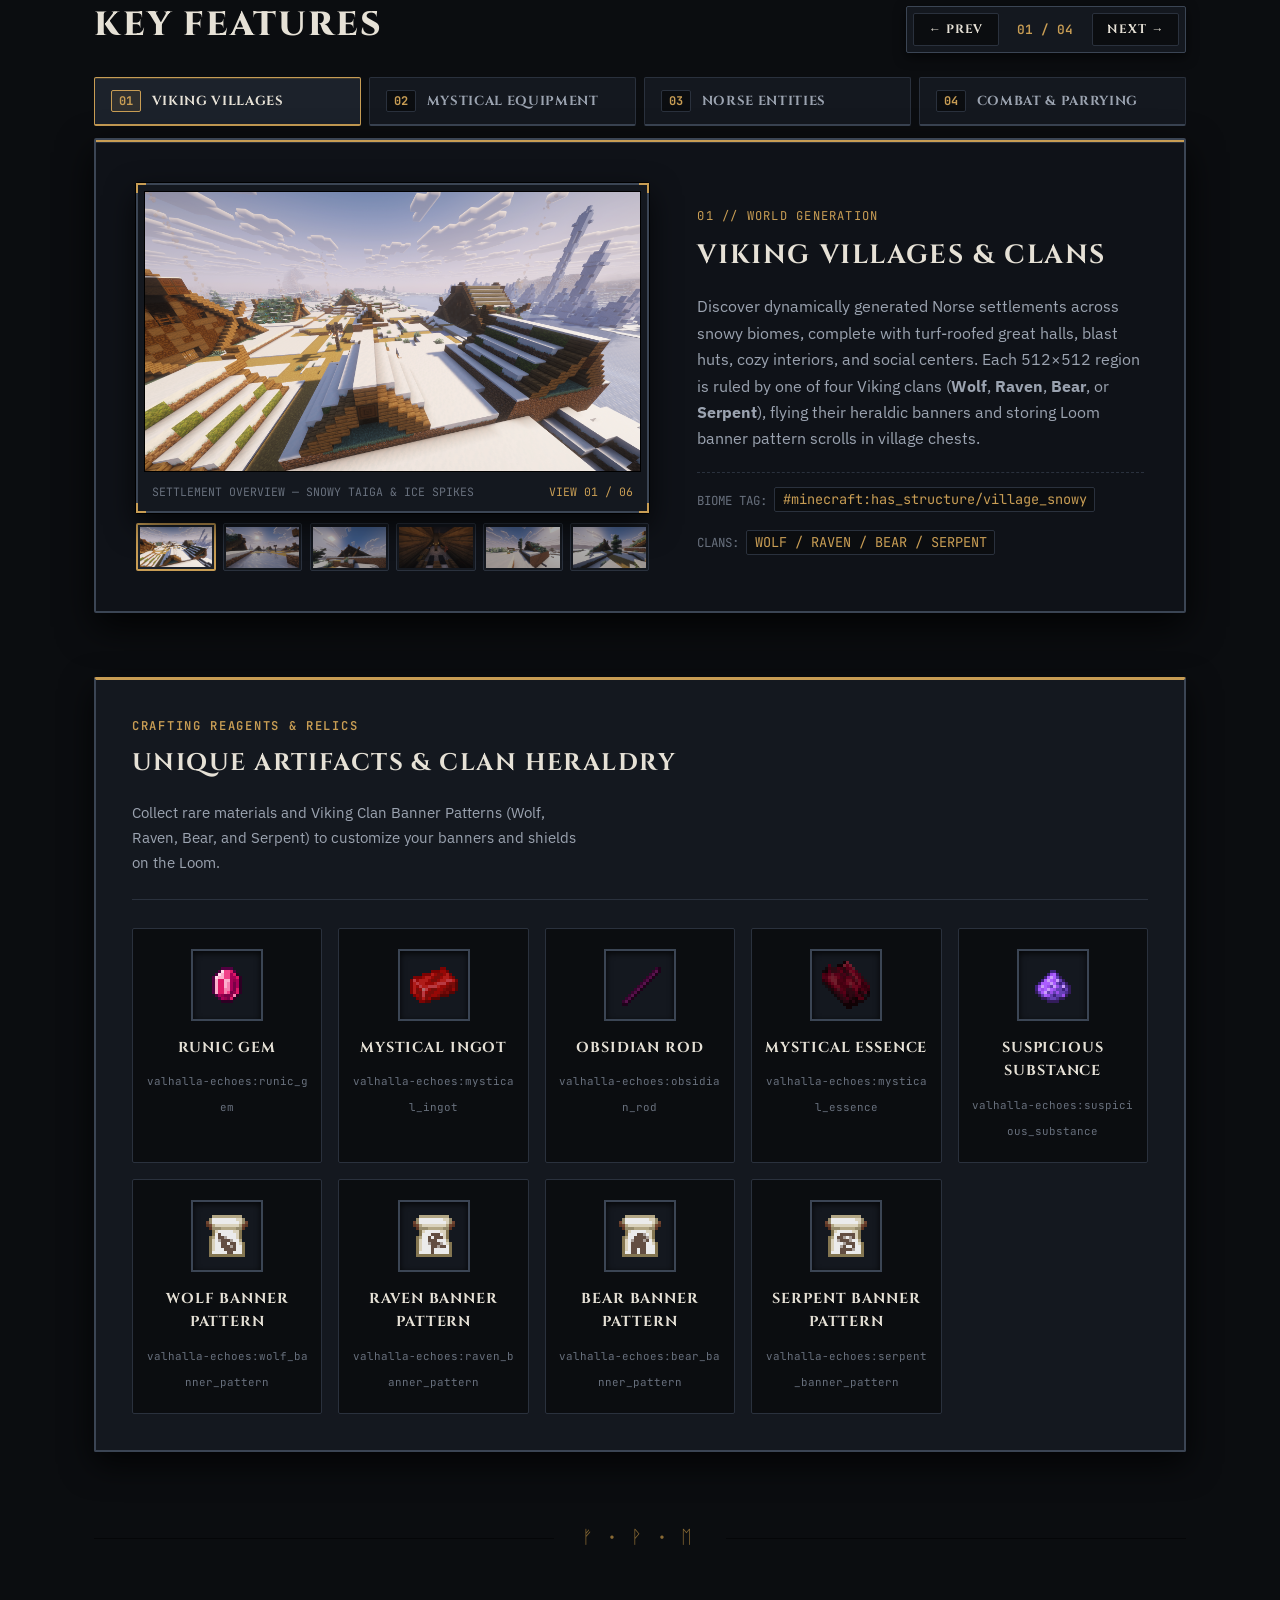
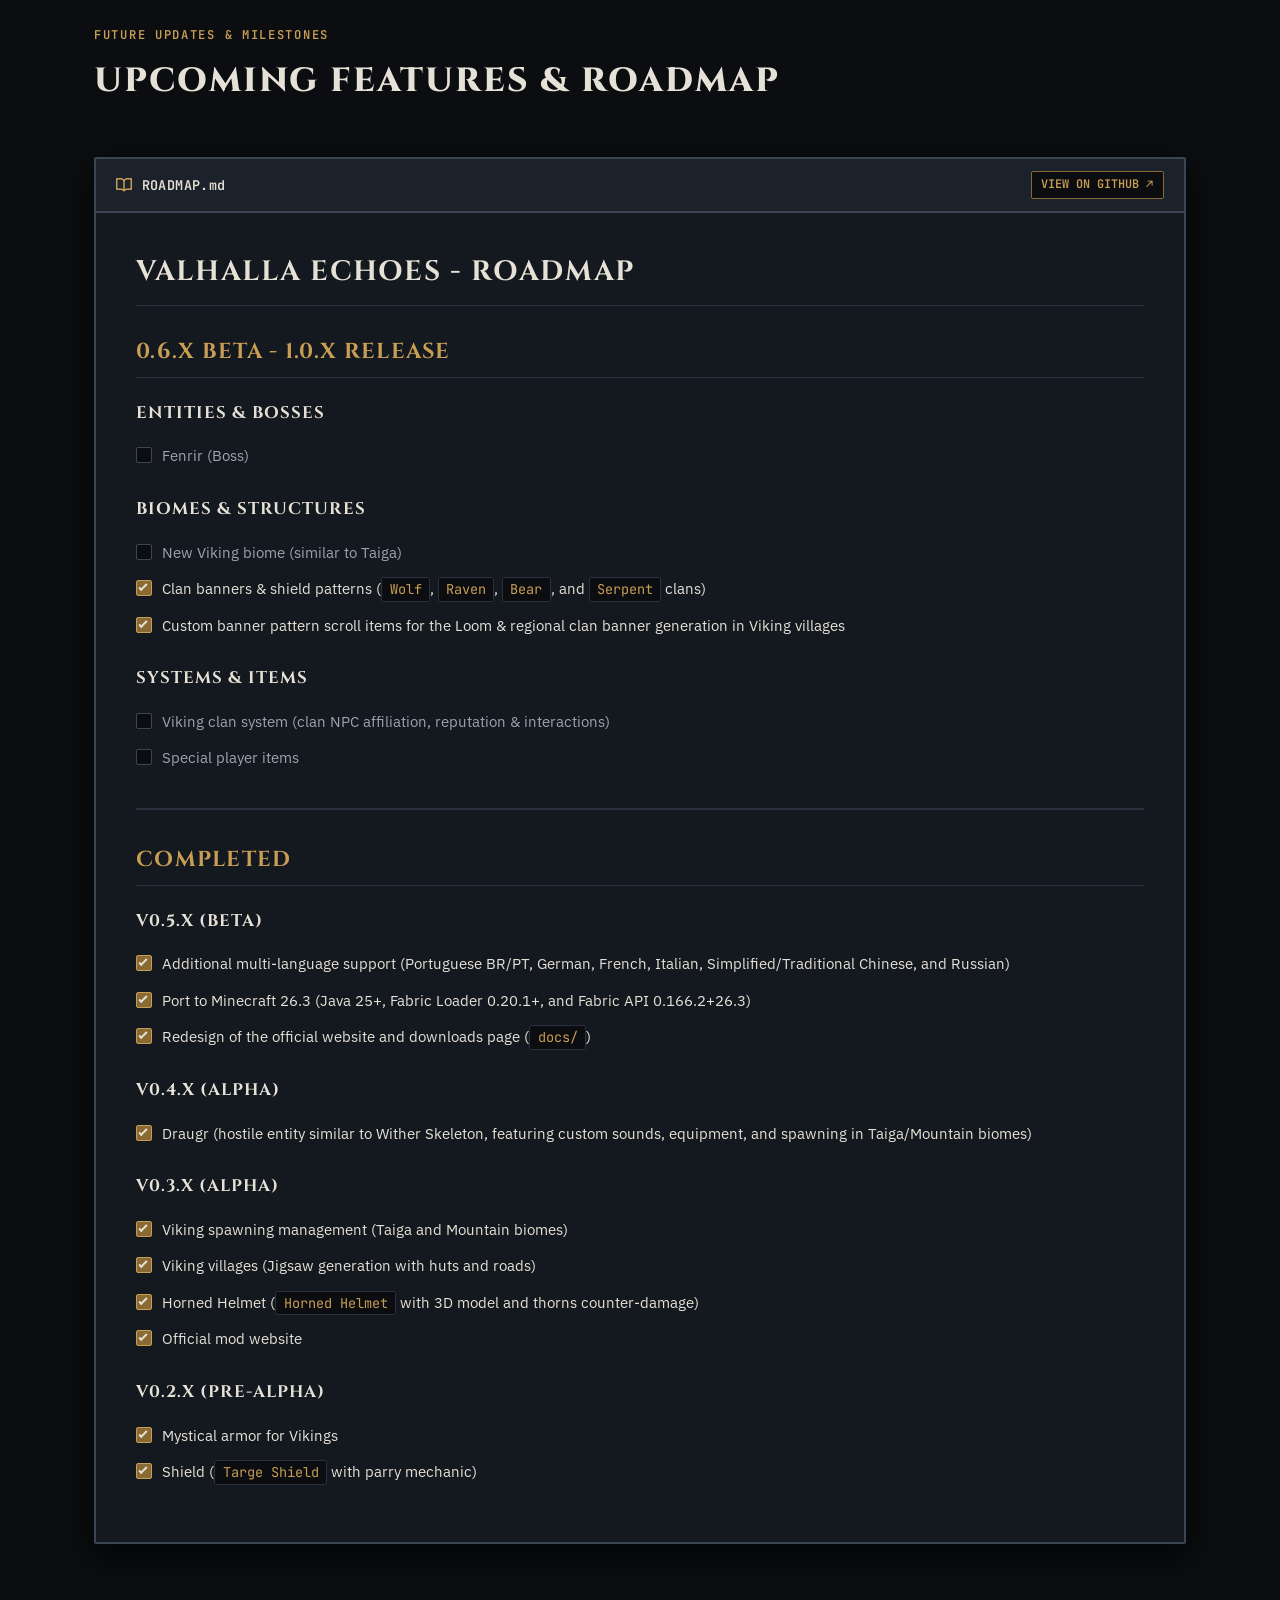
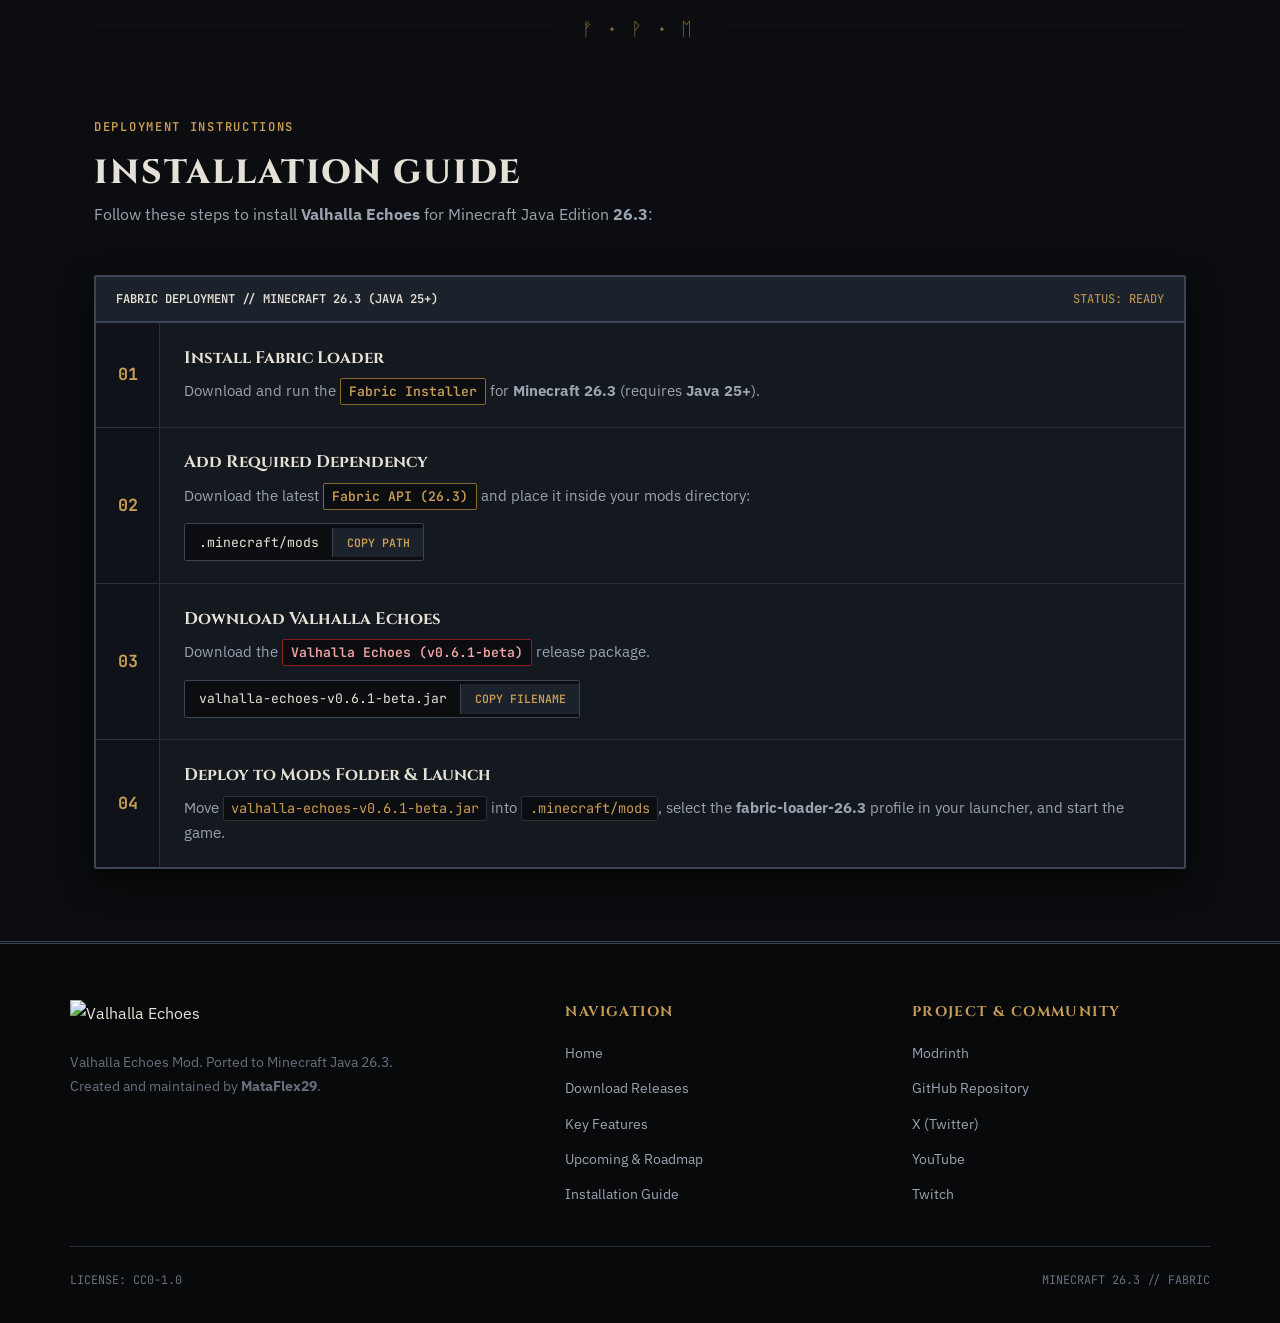
==== commit b7028805: "Update version references to v0.6.1-beta in download and index pages, and enhance README with new Vi" ====
--- a/docs/index.html
+++ b/docs/index.html
@@ -52,7 +52,7 @@
             <span class="metal-plate plate-gold">
                 <span class="plate-rivet"></span>
                 <span class="plate-key">BUILD</span>
-                <span class="plate-val">v0.5.1-beta</span>
+                <span class="plate-val">v0.6.1-beta</span>
                 <span class="plate-rivet"></span>
             </span>
         </div>
@@ -65,7 +65,7 @@
 
         <div class="button-group">
             <a href="download.html" class="btn btn-crimson">
-                <span class="btn-label">Download v0.5.1-beta</span>
+                <span class="btn-label">Download v0.6.1-beta</span>
                 <span class="btn-sub">.JAR &bull; Minecraft 26.3</span>
             </a>
             <a href="https://modrinth.com/mod/valhalla-echoes" class="btn btn-forged" target="_blank" rel="noopener noreferrer">
@@ -84,13 +84,13 @@
             <div class="editorial-copy">
                 <div class="eyebrow">CHRONICLES OF THE NORTH // 26.3 PORT</div>
                 <h1 class="editorial-title">About The Mod</h1>
-                <p class="lead-paragraph">Welcome to <strong>Valhalla Echoes</strong>. This mod brings ancient Norse mythology directly into your Minecraft <strong>26.3</strong> world. Explore snowbound settlements, clash with fearsome Mystical Vikings and undead Draugr, and forge legendary runic weaponry and armor.</p>
-                <p>Built natively for the unobfuscated Minecraft 26.3 architecture on Fabric, Valhalla Echoes expands surface exploration and melee combat with custom AI behaviors, timed shield parrying, and high-tier equipment progression.</p>
+                <p class="lead-paragraph">Welcome to <strong>Valhalla Echoes</strong>. This mod brings ancient Norse mythology directly into your Minecraft <strong>26.3</strong> world. Explore snowbound settlements flying the banners of ancient Viking clans, clash with fearsome Mystical Vikings and undead Draugr, and forge legendary runic weaponry and armor.</p>
+                <p>Built natively for the unobfuscated Minecraft 26.3 architecture on Fabric, Valhalla Echoes expands surface exploration and melee combat with regional clan settlements, custom AI behaviors, timed shield parrying, and high-tier equipment progression.</p>
 
                 <div class="spec-ledger">
                     <div class="spec-item">
                         <span class="spec-k">LATEST RELEASE</span>
-                        <span class="spec-v">v0.5.1-beta</span>
+                        <span class="spec-v">v0.6.1-beta</span>
                     </div>
                     <div class="spec-item">
                         <span class="spec-k">TARGET VERSION</span>
@@ -206,10 +206,11 @@
                     </div>
                     <div class="feature-text">
                         <span class="feature-index">01 // WORLD GENERATION</span>
-                        <h3>Viking Villages</h3>
-                        <p>Discover dynamically generated Norse settlements across snowy biomes, complete with turf-roofed great halls, blast huts, cozy interiors, and social centers. Each structure is pieced together via custom jigsaw pools and guarded by resident warriors.</p>
+                        <h3>Viking Villages &amp; Clans</h3>
+                        <p>Discover dynamically generated Norse settlements across snowy biomes, complete with turf-roofed great halls, blast huts, cozy interiors, and social centers. Each 512&times;512 region is ruled by one of four Viking clans (<strong>Wolf</strong>, <strong>Raven</strong>, <strong>Bear</strong>, or <strong>Serpent</strong>), flying their heraldic banners and storing Loom banner pattern scrolls in village chests.</p>
                         <div class="feature-meta-bar">
                             <span>BIOME TAG: <code>#minecraft:has_structure/village_snowy</code></span>
+                            <span>CLANS: <code>WOLF / RAVEN / BEAR / SERPENT</code></span>
                         </div>
                     </div>
                 </article>
@@ -330,9 +331,9 @@
         <div class="vitrine-header">
             <div>
                 <div class="eyebrow">CRAFTING REAGENTS &amp; RELICS</div>
-                <h2>Unique Artifacts</h2>
-            </div>
-            <p>Collect rare materials including Obsidian Rods, Runic Gems, Mystical Essence, and Suspicious Substances.</p>
+                <h2>Unique Artifacts &amp; Clan Heraldry</h2>
+            </div>
+            <p>Collect rare materials and Viking Clan Banner Patterns (Wolf, Raven, Bear, and Serpent) to customize your banners and shields on the Loom.</p>
         </div>
 
         <div class="artifact-vitrine">
@@ -383,6 +384,46 @@
                 <div class="item-details">
                     <h4>Suspicious Substance</h4>
                     <code>valhalla-echoes:suspicious_substance</code>
+                </div>
+            </div>
+
+            <div class="vitrine-item">
+                <div class="item-pedestal">
+                    <img src="resources/wolf_banner_pattern.png" alt="Wolf Clan Banner Pattern" class="pixel-sprite">
+                </div>
+                <div class="item-details">
+                    <h4>Wolf Banner Pattern</h4>
+                    <code>valhalla-echoes:wolf_banner_pattern</code>
+                </div>
+            </div>
+
+            <div class="vitrine-item">
+                <div class="item-pedestal">
+                    <img src="resources/raven_banner_pattern.png" alt="Raven Clan Banner Pattern" class="pixel-sprite">
+                </div>
+                <div class="item-details">
+                    <h4>Raven Banner Pattern</h4>
+                    <code>valhalla-echoes:raven_banner_pattern</code>
+                </div>
+            </div>
+
+            <div class="vitrine-item">
+                <div class="item-pedestal">
+                    <img src="resources/bear_banner_pattern.png" alt="Bear Clan Banner Pattern" class="pixel-sprite">
+                </div>
+                <div class="item-details">
+                    <h4>Bear Banner Pattern</h4>
+                    <code>valhalla-echoes:bear_banner_pattern</code>
+                </div>
+            </div>
+
+            <div class="vitrine-item">
+                <div class="item-pedestal">
+                    <img src="resources/serpent_banner_pattern.png" alt="Serpent Clan Banner Pattern" class="pixel-sprite">
+                </div>
+                <div class="item-details">
+                    <h4>Serpent Banner Pattern</h4>
+                    <code>valhalla-echoes:serpent_banner_pattern</code>
                 </div>
             </div>
         </div>
@@ -464,10 +505,10 @@
                     <div class="step-num">03</div>
                     <div class="step-body">
                         <div class="step-title">Download Valhalla Echoes</div>
-                        <p>Download the <a href="download.html" class="dep-badge dep-crimson">Valhalla Echoes (v0.5.1-beta)</a> release package.</p>
+                        <p>Download the <a href="download.html" class="dep-badge dep-crimson">Valhalla Echoes (v0.6.1-beta)</a> release package.</p>
                         <div class="cmd-box">
-                            <code>valhalla-echoes-v0.5.1-beta.jar</code>
-                            <button type="button" class="copy-btn" data-copy="valhalla-echoes-v0.5.1-beta.jar">COPY FILENAME</button>
+                            <code>valhalla-echoes-v0.6.1-beta.jar</code>
+                            <button type="button" class="copy-btn" data-copy="valhalla-echoes-v0.6.1-beta.jar">COPY FILENAME</button>
                         </div>
                     </div>
                 </div>
@@ -476,7 +517,7 @@
                     <div class="step-num">04</div>
                     <div class="step-body">
                         <div class="step-title">Deploy to Mods Folder &amp; Launch</div>
-                        <p>Move <code>valhalla-echoes-v0.5.1-beta.jar</code> into <code>.minecraft/mods</code>, select the <strong>fabric-loader-26.3</strong> profile in your launcher, and start the game.</p>
+                        <p>Move <code>valhalla-echoes-v0.6.1-beta.jar</code> into <code>.minecraft/mods</code>, select the <strong>fabric-loader-26.3</strong> profile in your launcher, and start the game.</p>
                     </div>
                 </div>
             </div>
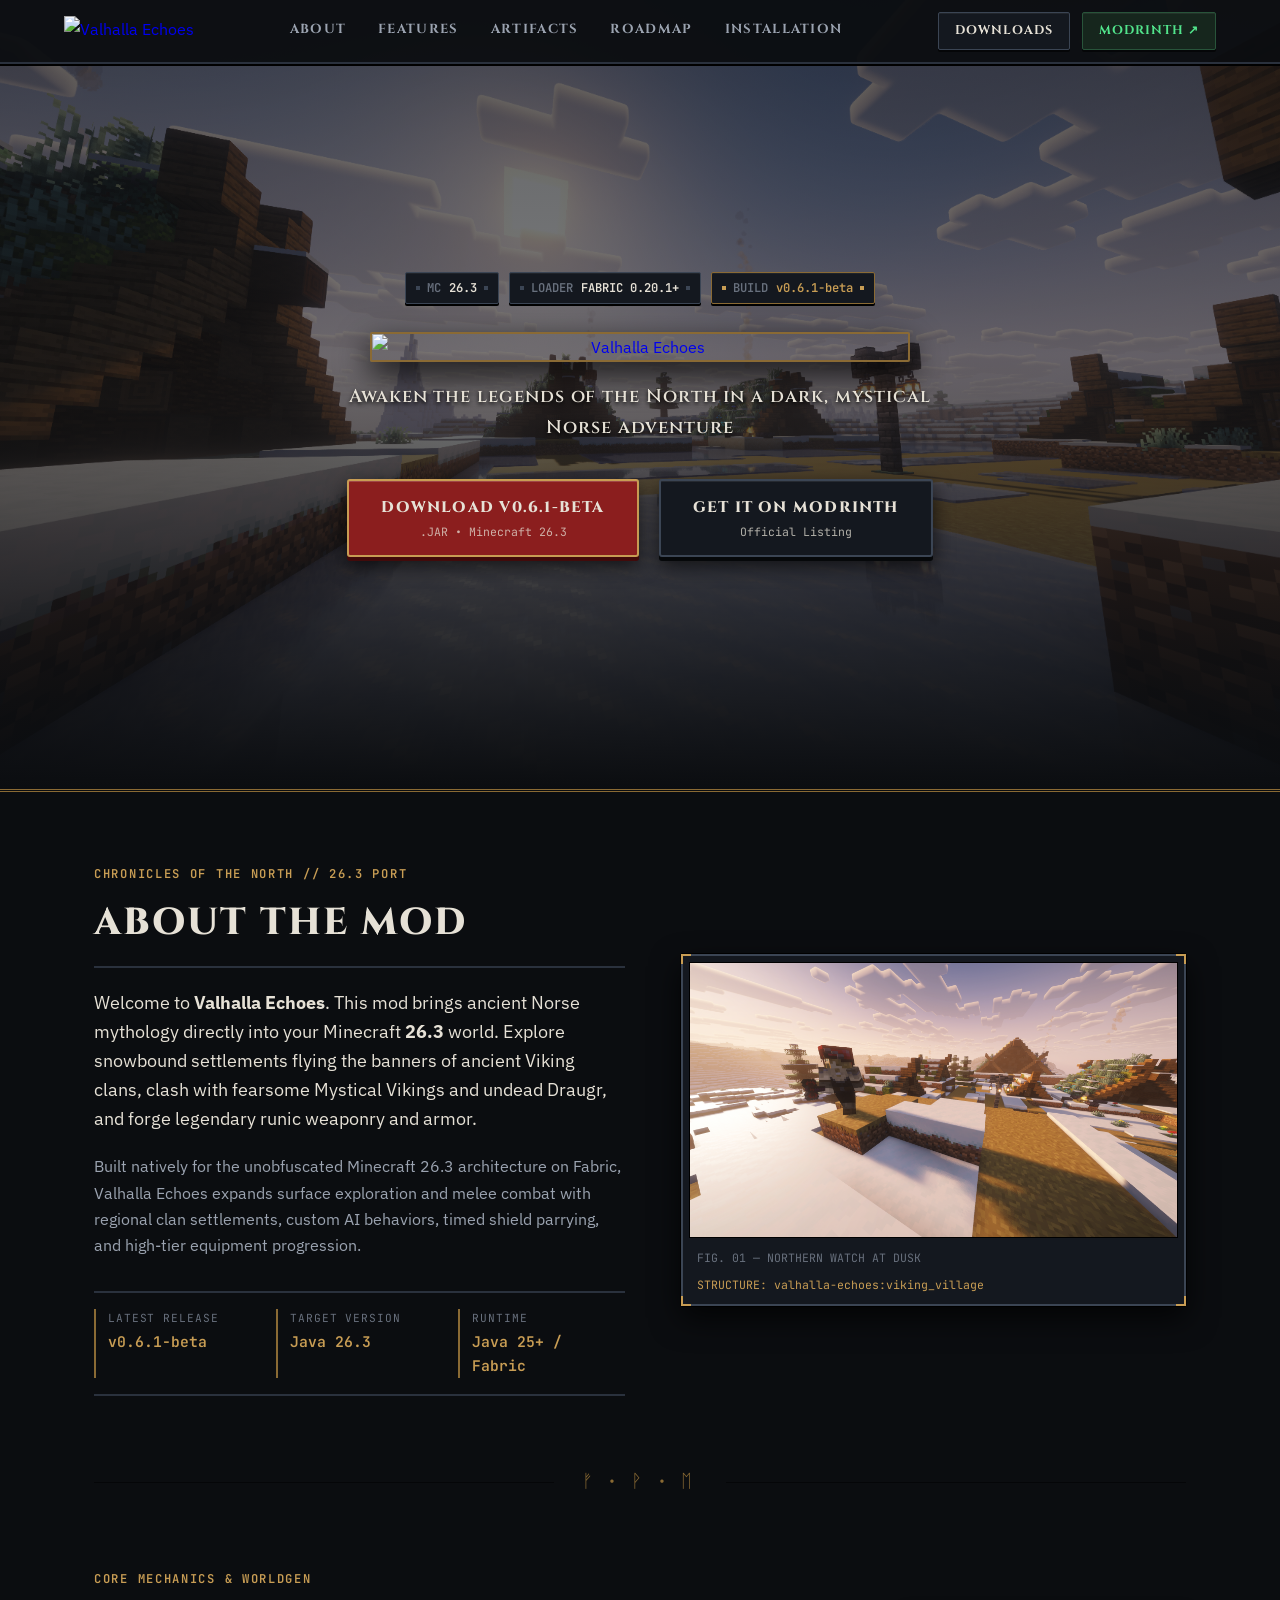
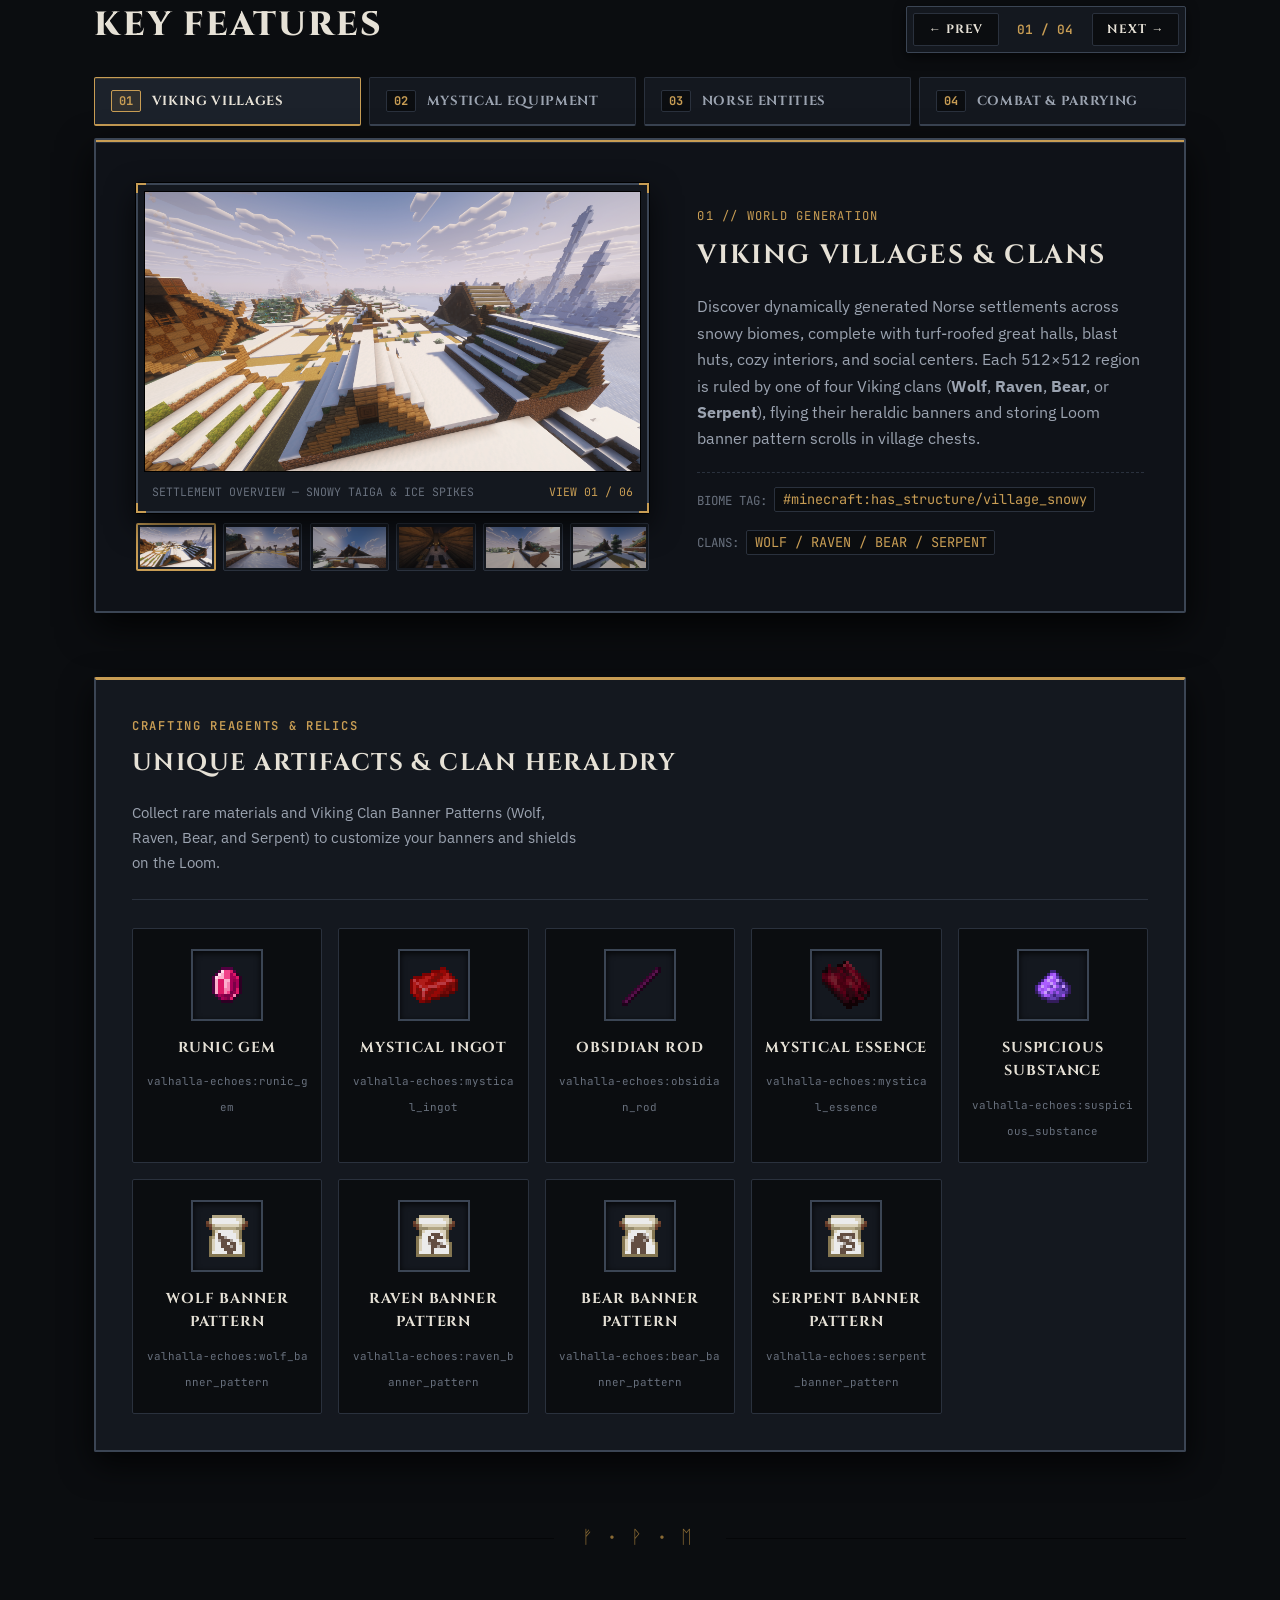
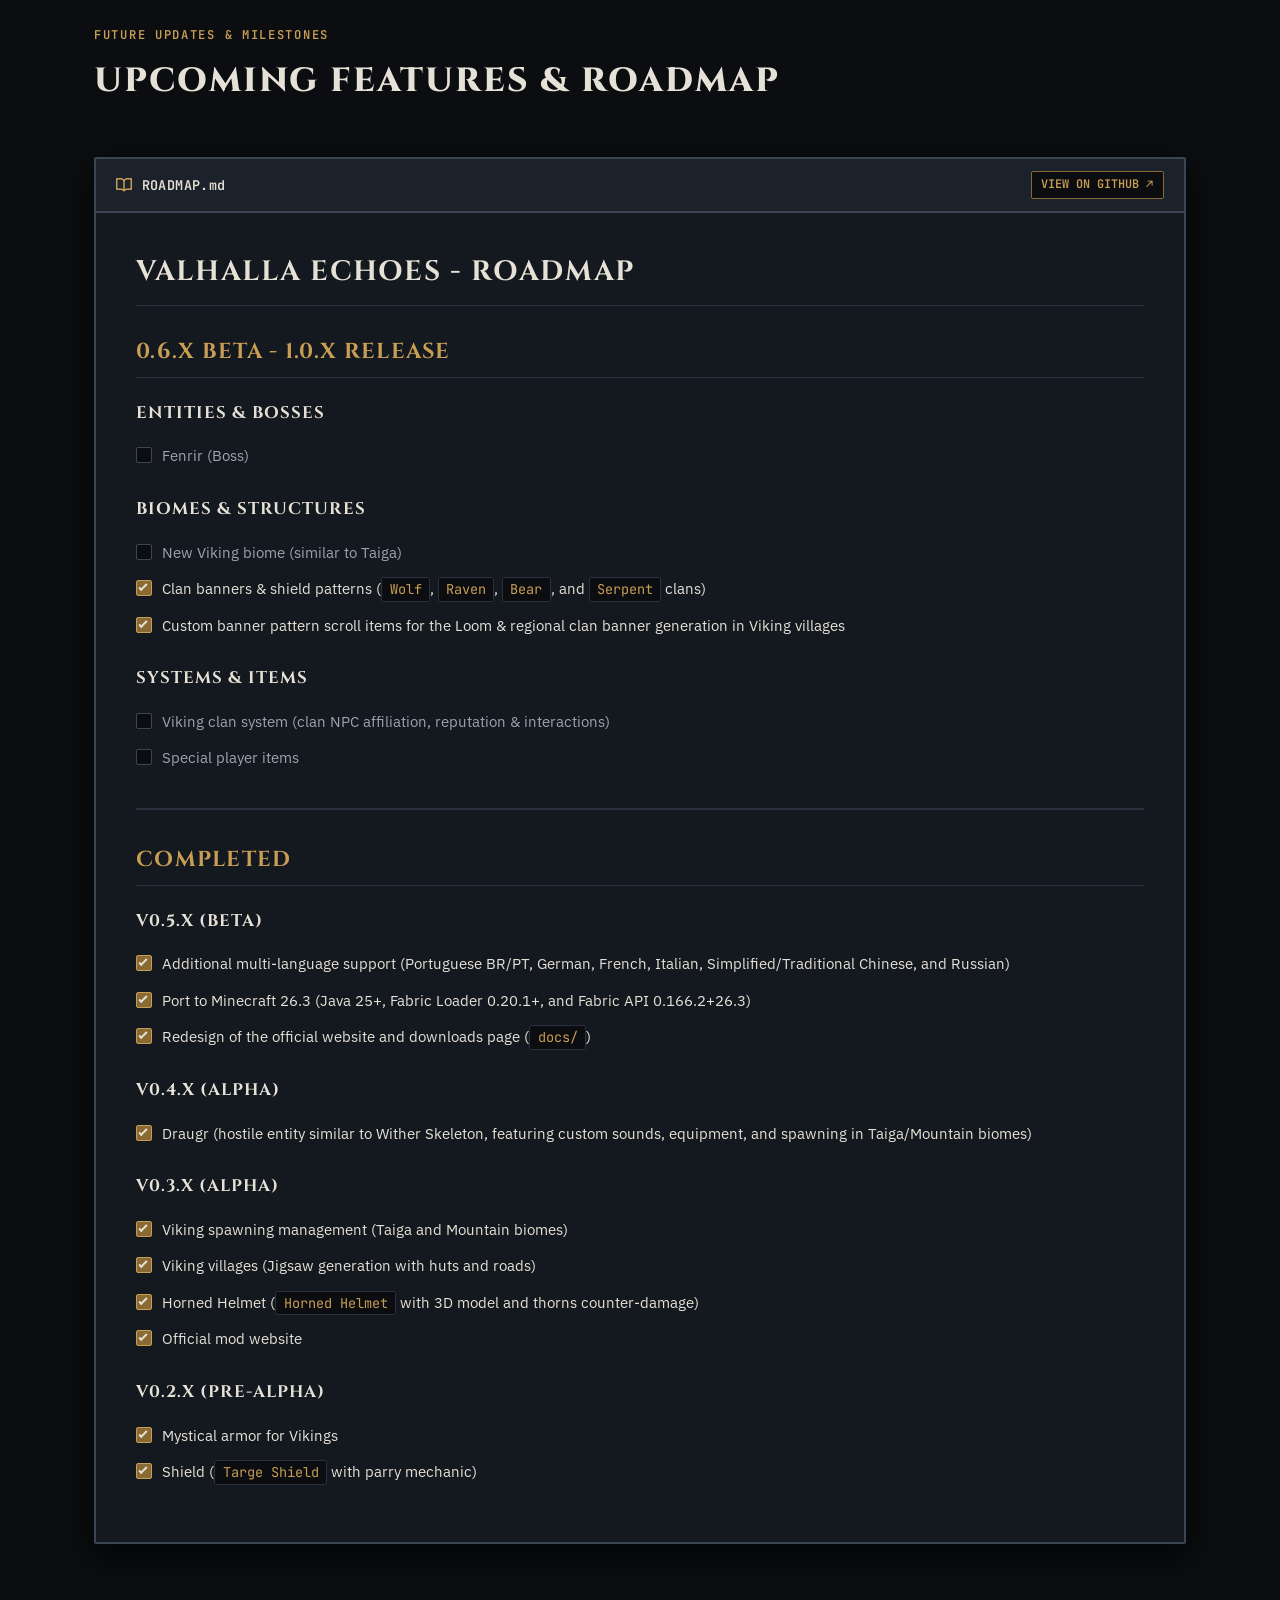
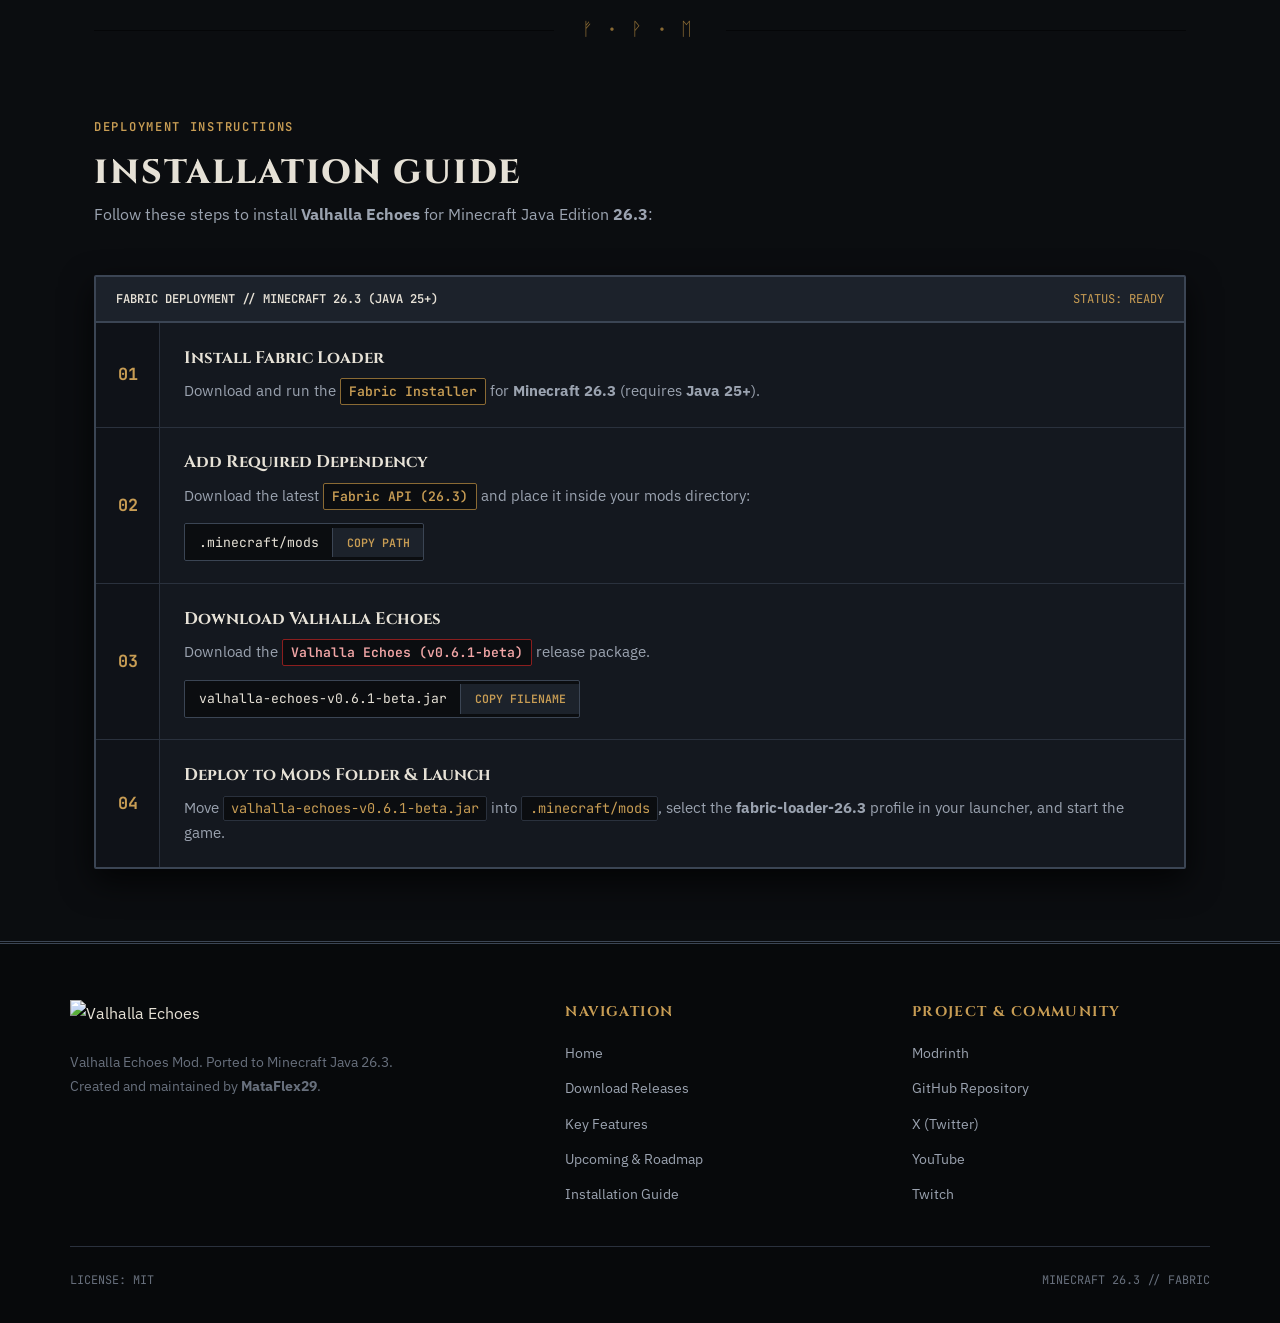
==== commit d4066404: "Update license from CC0-1.0 to MIT in relevant files" ====
--- a/docs/index.html
+++ b/docs/index.html
@@ -557,7 +557,7 @@
         </div>
     </div>
     <div class="footer-bottom">
-        <span>LICENSE: CC0-1.0</span>
+        <span>LICENSE: MIT</span>
         <span>MINECRAFT 26.3 // FABRIC</span>
     </div>
 </footer>
@@ -628,7 +628,7 @@
                 continue;
             }
 
-            const taskMatch = line.match(/^-\s+\[([ xX])\]\s+(.*)$/);
+            const taskMatch = line.match(/^-\s+\[([ xX])]\s+(.*)$/);
             if (taskMatch) {
                 if (!inList) {
                     html += '<ul class="gh-task-list">';
@@ -694,7 +694,7 @@
 
     loadRoadmap();
 
-    // KEY FEATURES 10-SECOND SLIDESHOW & VILLAGE GALLERY
+    // KEY FEATURES 20-SECOND SLIDESHOW & VILLAGE GALLERY
     (function initFeatureSlideshow() {
         const slides = Array.from(document.querySelectorAll('.feature-slide'));
         const tabs = Array.from(document.querySelectorAll('.feature-tab'));
@@ -702,7 +702,7 @@
         const nextBtn = document.getElementById('feature-next');
         const counterEl = document.getElementById('feature-counter');
         const progressBar = document.getElementById('feature-progress-bar');
-        const SLIDE_DURATION_MS = 10000;
+        const SLIDE_DURATION_MS = 20000;
 
         let currentIndex = 0;
         let slideTimer = null;
@@ -711,7 +711,7 @@
             if (!progressBar) return;
             progressBar.style.transition = 'none';
             progressBar.style.width = '0%';
-            // Force reflow so the 10s transition restarts cleanly
+            // Force reflow so the 20s transition restarts cleanly
             void progressBar.offsetWidth;
             progressBar.style.transition = `width ${SLIDE_DURATION_MS}ms linear`;
             progressBar.style.width = '100%';
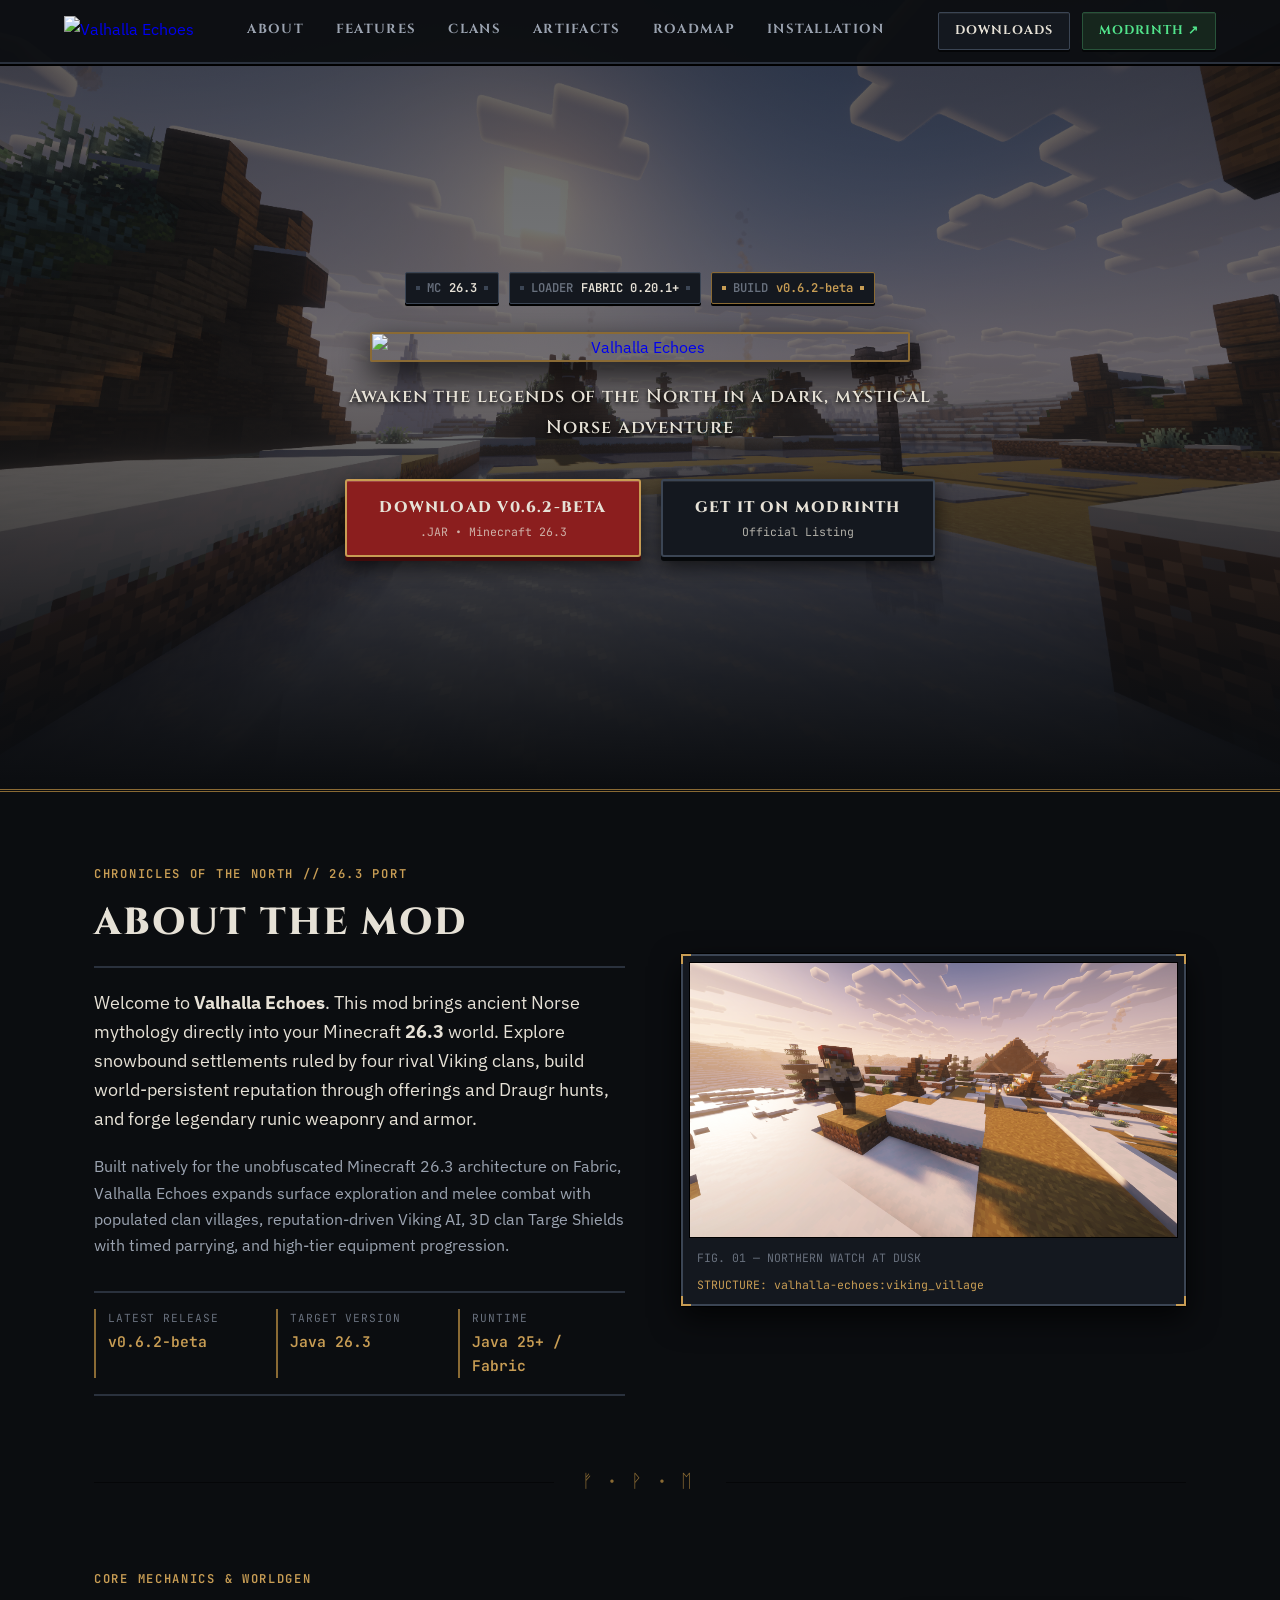
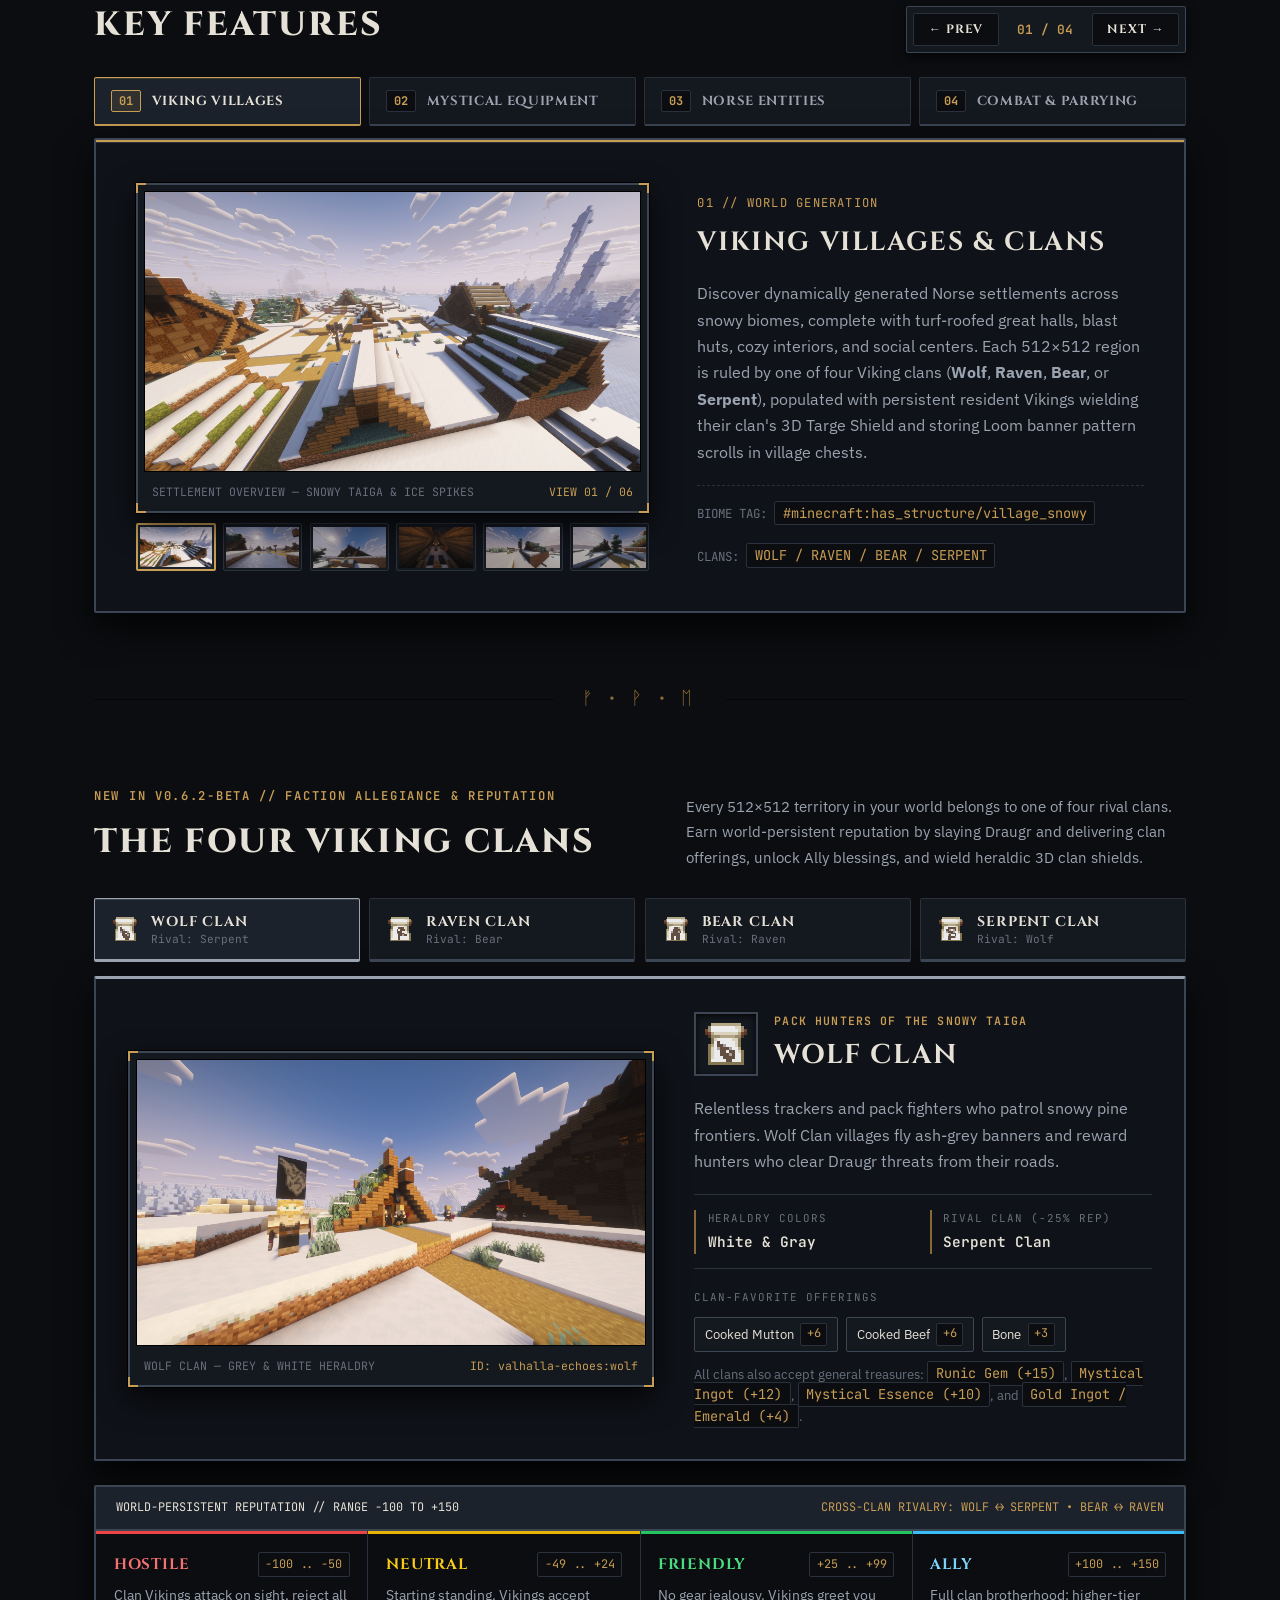
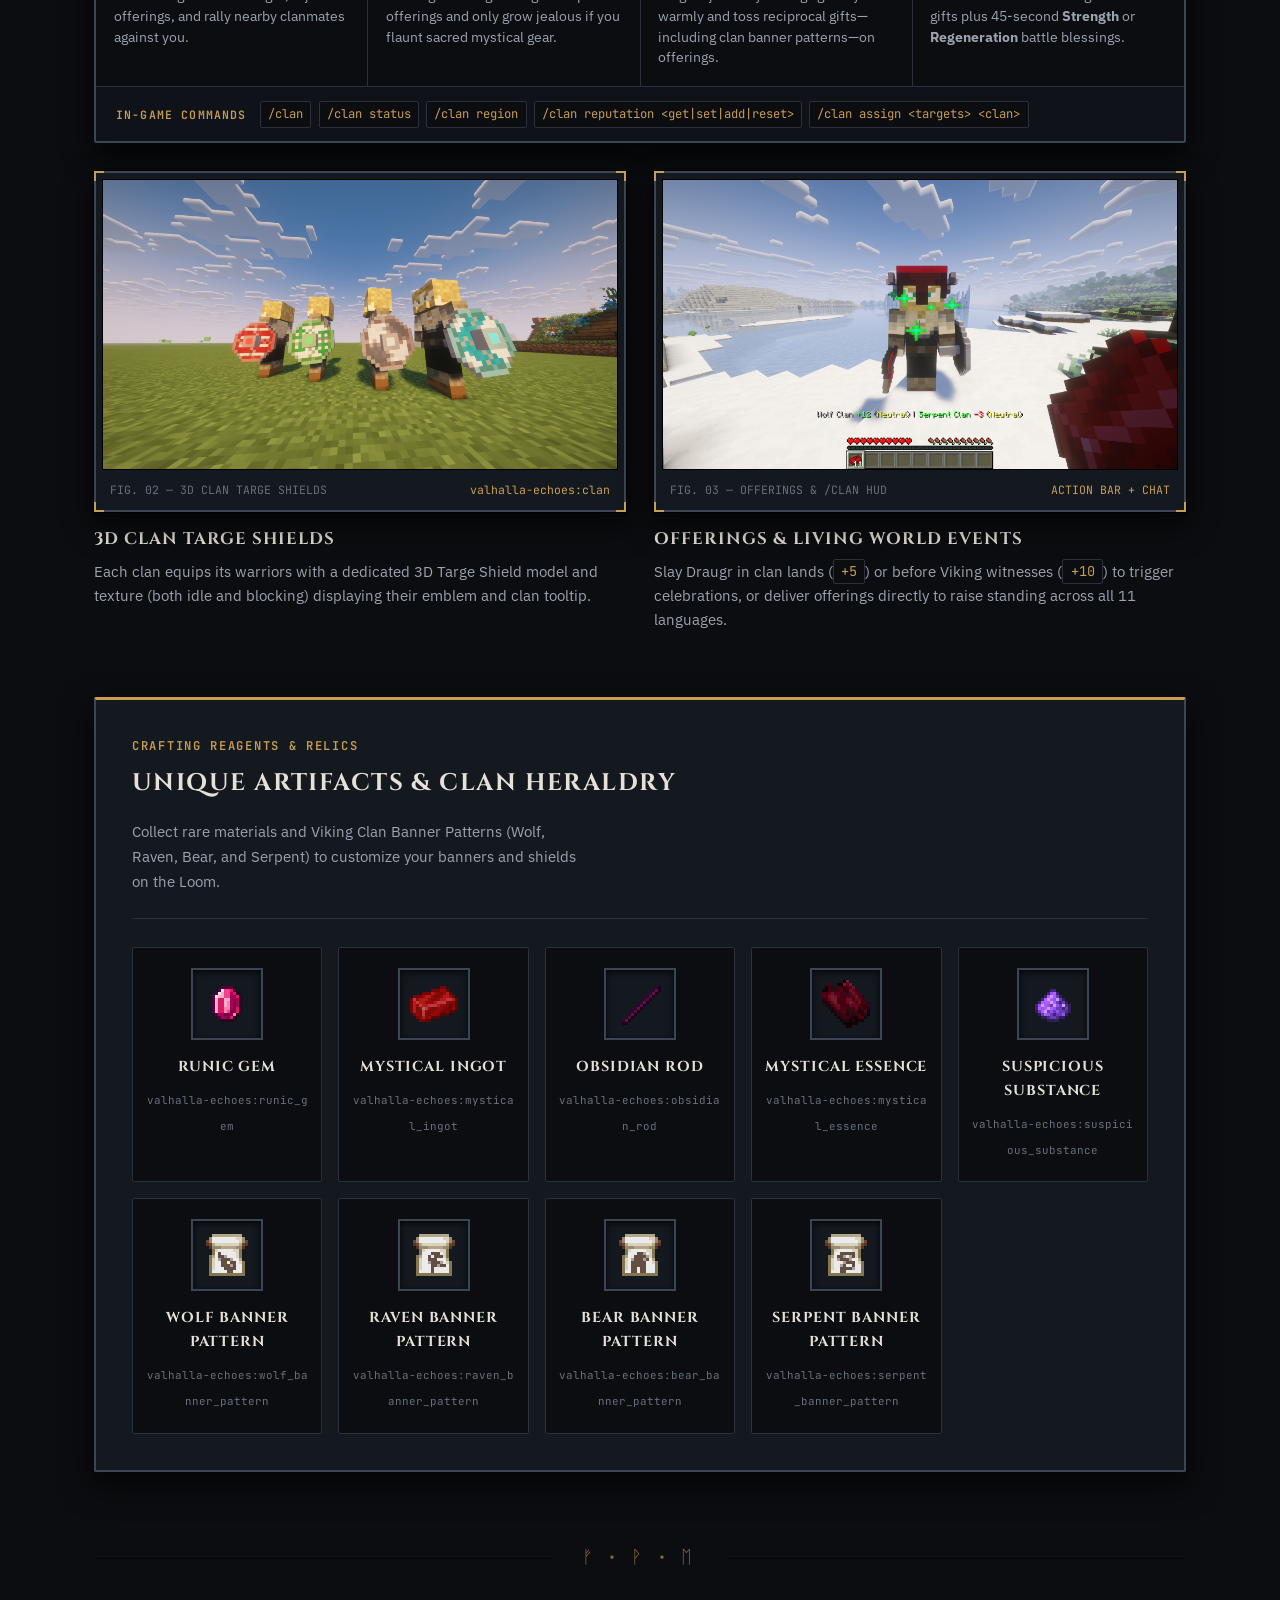
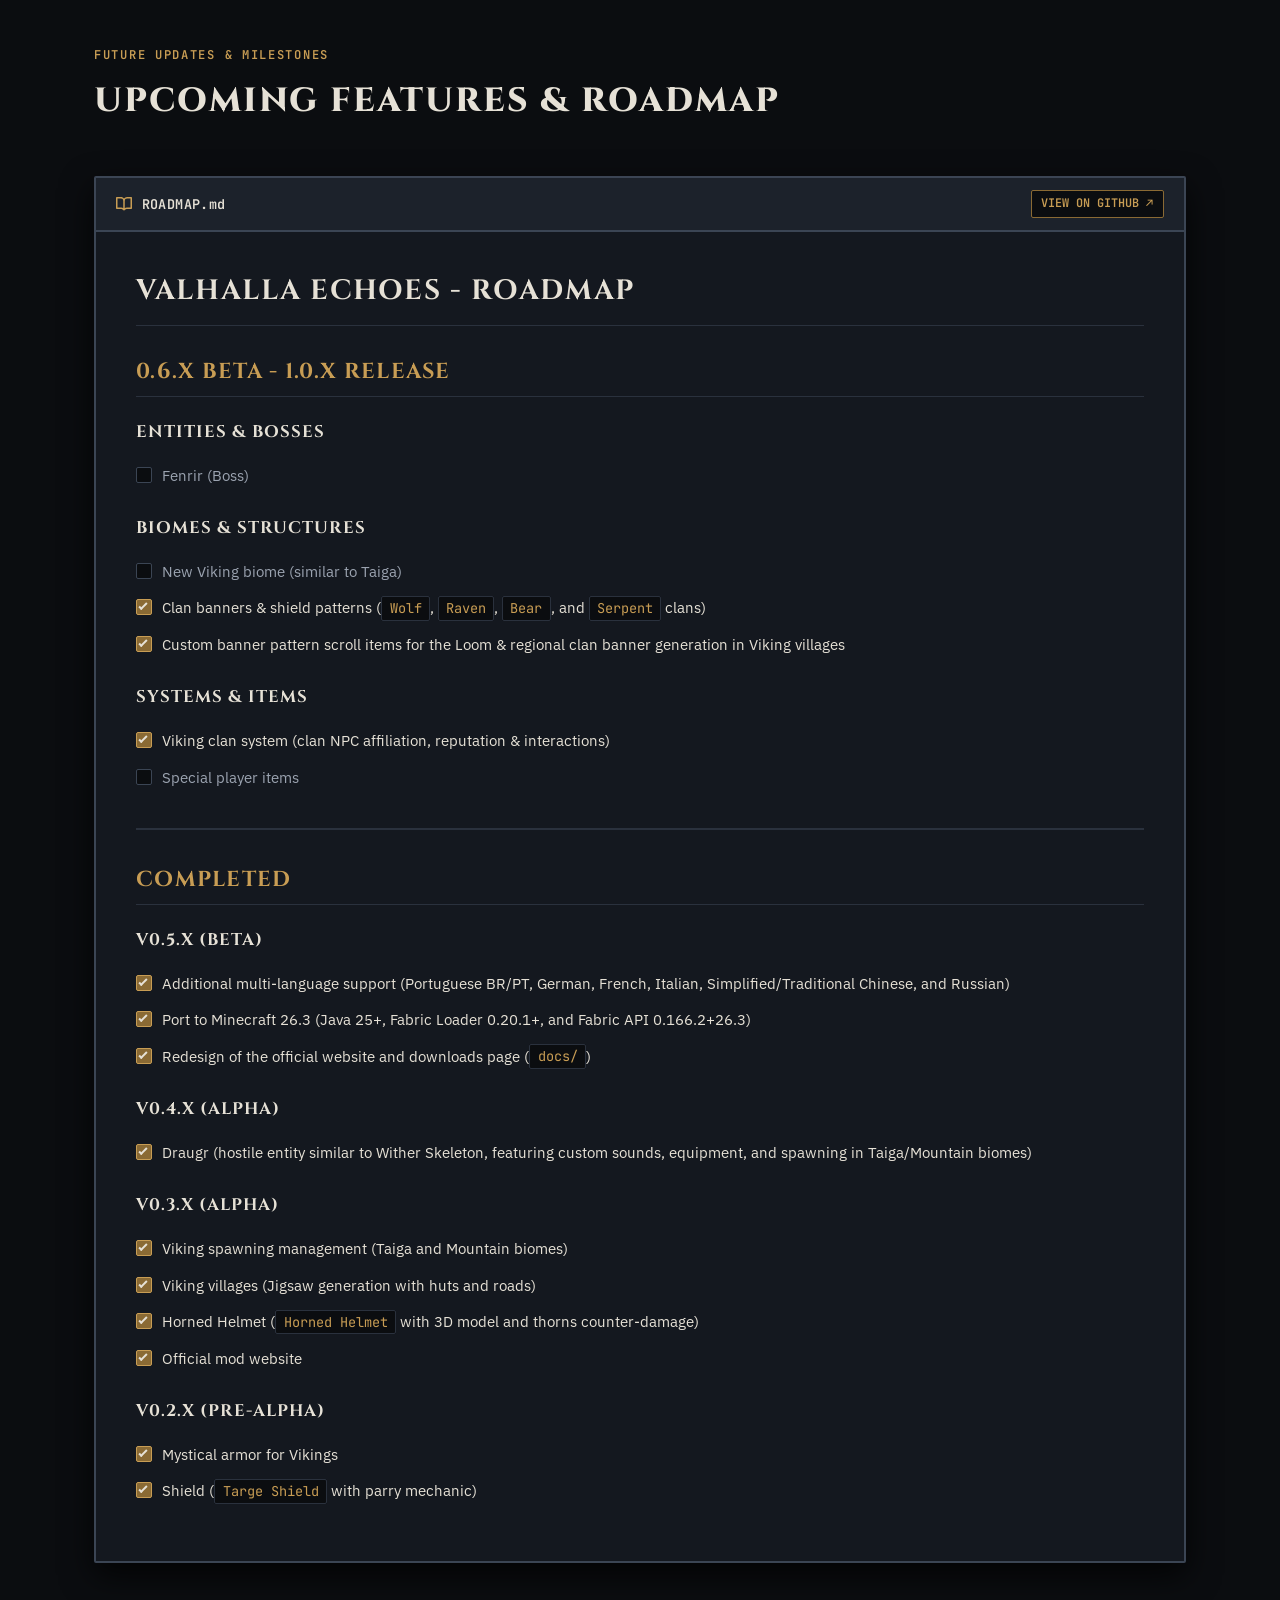
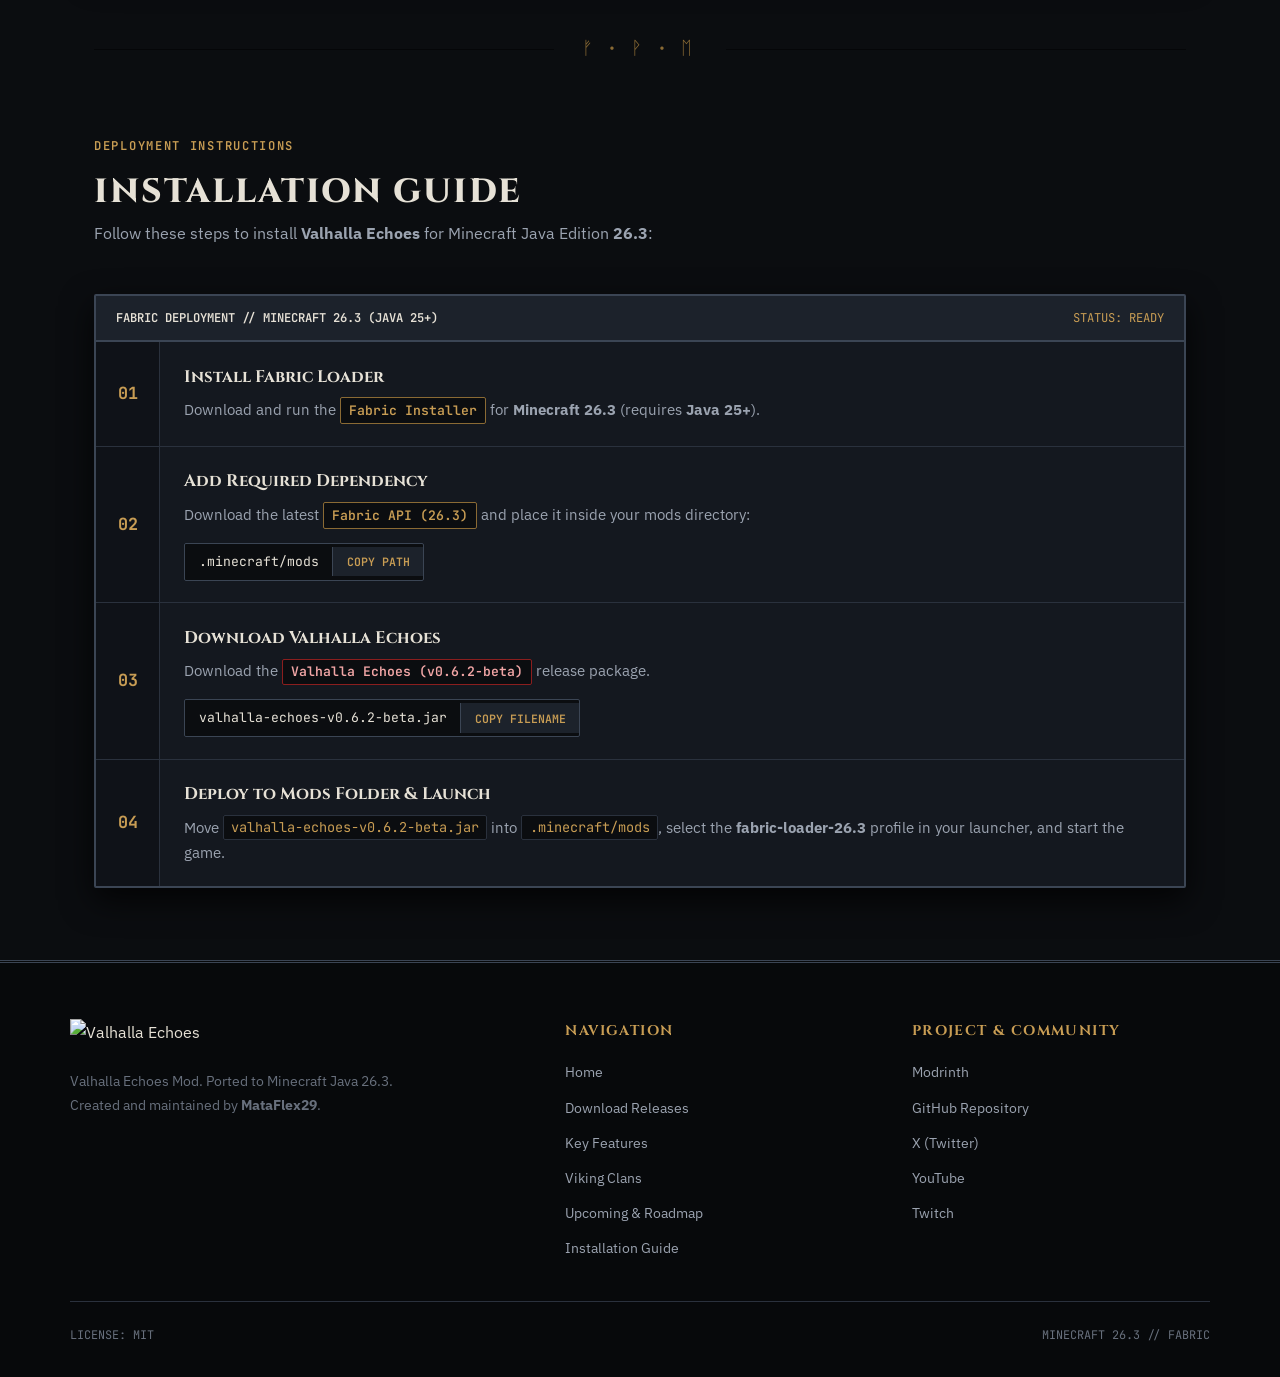
==== commit f451eb39: "Update download page and index files for v0.6.2-beta release, add Viking clans section" ====
--- a/docs/index.html
+++ b/docs/index.html
@@ -3,12 +3,12 @@
 <head>
     <meta charset="UTF-8">
     <meta name="viewport" content="width=device-width, initial-scale=1.0">
-    <title>Valhalla Echoes — Minecraft 26.3 Fabric Mod</title>
+    <title>Main Page | Valhalla Echoes Mod</title>
     <link rel="icon" type="image/png" href="resources/axe_icon.png">
     <link rel="preconnect" href="https://fonts.googleapis.com">
     <link rel="preconnect" href="https://fonts.gstatic.com" crossorigin>
     <link href="https://fonts.googleapis.com/css2?family=Cinzel:wght@600;700;800;900&family=IBM+Plex+Sans:wght@400;500;600;700&family=JetBrains+Mono:wght@400;500;600&display=swap" rel="stylesheet">
-    <link rel="stylesheet" href="styles/index.css?v=20261114">
+    <link rel="stylesheet" href="styles/index.css?v=20261123b">
 </head>
 
 <body>
@@ -21,6 +21,7 @@
         <div class="nav-links">
             <a href="#about" class="nav-link">About</a>
             <a href="#features" class="nav-link">Features</a>
+            <a href="#clans" class="nav-link">Clans</a>
             <a href="#artifacts" class="nav-link">Artifacts</a>
             <a href="#roadmap" class="nav-link">Roadmap</a>
             <a href="#installation" class="nav-link">Installation</a>
@@ -52,7 +53,7 @@
             <span class="metal-plate plate-gold">
                 <span class="plate-rivet"></span>
                 <span class="plate-key">BUILD</span>
-                <span class="plate-val">v0.6.1-beta</span>
+                <span class="plate-val">v0.6.2-beta</span>
                 <span class="plate-rivet"></span>
             </span>
         </div>
@@ -65,7 +66,7 @@
 
         <div class="button-group">
             <a href="download.html" class="btn btn-crimson">
-                <span class="btn-label">Download v0.6.1-beta</span>
+                <span class="btn-label">Download v0.6.2-beta</span>
                 <span class="btn-sub">.JAR &bull; Minecraft 26.3</span>
             </a>
             <a href="https://modrinth.com/mod/valhalla-echoes" class="btn btn-forged" target="_blank" rel="noopener noreferrer">
@@ -84,13 +85,13 @@
             <div class="editorial-copy">
                 <div class="eyebrow">CHRONICLES OF THE NORTH // 26.3 PORT</div>
                 <h1 class="editorial-title">About The Mod</h1>
-                <p class="lead-paragraph">Welcome to <strong>Valhalla Echoes</strong>. This mod brings ancient Norse mythology directly into your Minecraft <strong>26.3</strong> world. Explore snowbound settlements flying the banners of ancient Viking clans, clash with fearsome Mystical Vikings and undead Draugr, and forge legendary runic weaponry and armor.</p>
-                <p>Built natively for the unobfuscated Minecraft 26.3 architecture on Fabric, Valhalla Echoes expands surface exploration and melee combat with regional clan settlements, custom AI behaviors, timed shield parrying, and high-tier equipment progression.</p>
+                <p class="lead-paragraph">Welcome to <strong>Valhalla Echoes</strong>. This mod brings ancient Norse mythology directly into your Minecraft <strong>26.3</strong> world. Explore snowbound settlements ruled by four rival Viking clans, build world-persistent reputation through offerings and Draugr hunts, and forge legendary runic weaponry and armor.</p>
+                <p>Built natively for the unobfuscated Minecraft 26.3 architecture on Fabric, Valhalla Echoes expands surface exploration and melee combat with populated clan villages, reputation-driven Viking AI, 3D clan Targe Shields with timed parrying, and high-tier equipment progression.</p>
 
                 <div class="spec-ledger">
                     <div class="spec-item">
                         <span class="spec-k">LATEST RELEASE</span>
-                        <span class="spec-v">v0.6.1-beta</span>
+                        <span class="spec-v">v0.6.2-beta</span>
                     </div>
                     <div class="spec-item">
                         <span class="spec-k">TARGET VERSION</span>
@@ -207,7 +208,7 @@
                     <div class="feature-text">
                         <span class="feature-index">01 // WORLD GENERATION</span>
                         <h3>Viking Villages &amp; Clans</h3>
-                        <p>Discover dynamically generated Norse settlements across snowy biomes, complete with turf-roofed great halls, blast huts, cozy interiors, and social centers. Each 512&times;512 region is ruled by one of four Viking clans (<strong>Wolf</strong>, <strong>Raven</strong>, <strong>Bear</strong>, or <strong>Serpent</strong>), flying their heraldic banners and storing Loom banner pattern scrolls in village chests.</p>
+                        <p>Discover dynamically generated Norse settlements across snowy biomes, complete with turf-roofed great halls, blast huts, cozy interiors, and social centers. Each 512&times;512 region is ruled by one of four Viking clans (<strong>Wolf</strong>, <strong>Raven</strong>, <strong>Bear</strong>, or <strong>Serpent</strong>), populated with persistent resident Vikings wielding their clan's 3D Targe Shield and storing Loom banner pattern scrolls in village chests.</p>
                         <div class="feature-meta-bar">
                             <span>BIOME TAG: <code>#minecraft:has_structure/village_snowy</code></span>
                             <span>CLANS: <code>WOLF / RAVEN / BEAR / SERPENT</code></span>
@@ -278,7 +279,7 @@
                     <div class="feature-text">
                         <span class="feature-index">03 // DENIZENS OF THE NORTH</span>
                         <h3>Norse Entities</h3>
-                        <p>Encounter fierce Mystical Vikings and ancient Draugr roaming taigas, mountains, and ancestral villages. Mystical Vikings operate on a custom AI brain system—reacting with jealousy if you wield their sacred weapons and celebrating after victorious battles.</p>
+                        <p>Encounter clan-affiliated Mystical Vikings and undead Draugr roaming taigas, mountains, and ancestral villages. Mystical Vikings run on a custom reputation-driven AI brain—reacting to your clan standing, fighting Draugr on sight, accepting clan offerings, and celebrating victorious hunts.</p>
                         <div class="entity-spawns">
                             <div class="spawn-badge">
                                 <img src="resources/viking_spawn_egg.png" alt="Viking Spawn Egg" class="pixel-sprite-sm">
@@ -299,8 +300,8 @@
                             <div class="combat-relic">
                                 <img src="resources/targe_shield.png" alt="Targe Shield" class="pixel-sprite-lg">
                                 <div class="relic-caption">
-                                    <strong>Targe Shield</strong>
-                                    <span>&le; 5 Ticks Perfect Parry Window</span>
+                                    <strong>3D Clan Targe Shield</strong>
+                                    <span>&le; 5 Ticks Perfect Parry &bull; 4 Clan Variants</span>
                                 </div>
                             </div>
                             <div class="combat-relic">
@@ -315,14 +316,203 @@
                     <div class="feature-text">
                         <span class="feature-index">04 // TACTICAL WARFARE</span>
                         <h3>Combat &amp; Parrying</h3>
-                        <p>Master timed parries with the Targe Shield to knock back attackers and negate incoming damage completely when raised within 5 ticks of impact. Pair it with the custom-modeled 3D Horned Helmet to impale melee aggressors on contact.</p>
+                        <p>Master timed parries with the 3D Targe Shield—now featuring heraldic Wolf, Raven, Bear, and Serpent clan variants—to knock back attackers and negate incoming damage within 5 ticks of impact. Pair it with the 3D Horned Helmet to impale melee aggressors on contact.</p>
                         <div class="feature-meta-bar">
                             <span>PARRY WINDOW: <code>0.25s (5 TICKS)</code></span>
-                            <span>HELMET PROC: <code>85% CHANCE</code></span>
+                            <span>CLAN SHIELDS: <code>4 3D VARIANTS</code></span>
                         </div>
                     </div>
                 </article>
             </div>
+        </div>
+    </section>
+
+    <!-- RUNIC HORIZONTAL DIVIDER -->
+    <div class="runic-divider" aria-hidden="true">
+        <span class="divider-line"></span>
+        <span class="divider-glyph">&#5792; &bull; &#5817; &bull; &#5846;</span>
+        <span class="divider-line"></span>
+    </div>
+
+    <!-- VIKING CLAN SYSTEM SECTION (v0.6.2-BETA) -->
+    <section id="clans" class="clans-section">
+        <div class="clans-header-row">
+            <div class="section-heading">
+                <div class="eyebrow">NEW IN v0.6.2-BETA // FACTION ALLEGIANCE &amp; REPUTATION</div>
+                <h2>The Four Viking Clans</h2>
+            </div>
+            <p class="clans-intro">Every 512&times;512 territory in your world belongs to one of four rival clans. Earn world-persistent reputation by slaying Draugr and delivering clan offerings, unlock Ally blessings, and wield heraldic 3D clan shields.</p>
+        </div>
+
+        <!-- Interactive 4-Clan Selector Tabs -->
+        <div class="clan-tabs" role="tablist" aria-label="Viking Clans">
+            <button type="button" class="clan-tab clan-wolf is-active" role="tab" aria-selected="true" data-clan="wolf">
+                <img src="resources/wolf_banner_pattern.png" alt="Wolf Clan Crest" class="pixel-sprite-sm">
+                <span class="clan-tab-text">
+                    <strong>Wolf Clan</strong>
+                    <span>Rival: Serpent</span>
+                </span>
+            </button>
+            <button type="button" class="clan-tab clan-raven" role="tab" aria-selected="false" data-clan="raven">
+                <img src="resources/raven_banner_pattern.png" alt="Raven Clan Crest" class="pixel-sprite-sm">
+                <span class="clan-tab-text">
+                    <strong>Raven Clan</strong>
+                    <span>Rival: Bear</span>
+                </span>
+            </button>
+            <button type="button" class="clan-tab clan-bear" role="tab" aria-selected="false" data-clan="bear">
+                <img src="resources/bear_banner_pattern.png" alt="Bear Clan Crest" class="pixel-sprite-sm">
+                <span class="clan-tab-text">
+                    <strong>Bear Clan</strong>
+                    <span>Rival: Raven</span>
+                </span>
+            </button>
+            <button type="button" class="clan-tab clan-serpent" role="tab" aria-selected="false" data-clan="serpent">
+                <img src="resources/serpent_banner_pattern.png" alt="Serpent Clan Crest" class="pixel-sprite-sm">
+                <span class="clan-tab-text">
+                    <strong>Serpent Clan</strong>
+                    <span>Rival: Wolf</span>
+                </span>
+            </button>
+        </div>
+
+        <!-- Clan Codex Stage -->
+        <div class="clan-codex-stage" id="clan-codex-stage" data-active-clan="wolf">
+            <div class="clan-codex-grid">
+                <figure class="forged-frame clan-media-frame">
+                    <div class="frame-corner tl"></div>
+                    <div class="frame-corner tr"></div>
+                    <div class="frame-corner bl"></div>
+                    <div class="frame-corner br"></div>
+                    <img src="resources/clan_wolf.png" alt="Wolf Clan Showcase" class="feature-img clan-stage-img" id="clan-stage-img">
+                    <figcaption class="frame-caption">
+                        <span id="clan-stage-caption">WOLF CLAN &mdash; GREY &amp; WHITE HERALDRY</span>
+                        <span class="mono-tag" id="clan-stage-tag">ID: valhalla-echoes:wolf</span>
+                    </figcaption>
+                </figure>
+
+                <div class="clan-dossier-body">
+                    <div class="clan-dossier-head">
+                        <div class="clan-crest-pedestal">
+                            <img src="resources/wolf_banner_pattern.png" alt="Active Clan Pattern" class="pixel-sprite" id="clan-dossier-icon">
+                        </div>
+                        <div>
+                            <span class="clan-eyebrow" id="clan-dossier-eyebrow">PACK HUNTERS OF THE SNOWY TAIGA</span>
+                            <h3 id="clan-dossier-title">Wolf Clan</h3>
+                        </div>
+                    </div>
+
+                    <p id="clan-dossier-desc">Relentless trackers and pack fighters who patrol snowy pine frontiers. Wolf Clan villages fly ash-grey banners and reward hunters who clear Draugr threats from their roads.</p>
+
+                    <div class="clan-meta-grid">
+                        <div class="clan-meta-cell">
+                            <span class="meta-k">HERALDRY COLORS</span>
+                            <span class="meta-v" id="clan-dossier-colors">White &amp; Gray</span>
+                        </div>
+                        <div class="clan-meta-cell">
+                            <span class="meta-k">RIVAL CLAN (-25% REP)</span>
+                            <span class="meta-v" id="clan-dossier-rival">Serpent Clan</span>
+                        </div>
+                    </div>
+
+                    <div class="clan-offerings-block">
+                        <span class="meta-k">CLAN-FAVORITE OFFERINGS</span>
+                        <div class="offering-pills" id="clan-dossier-offerings">
+                            <span class="offering-pill">Cooked Mutton <code>+6</code></span>
+                            <span class="offering-pill">Cooked Beef <code>+6</code></span>
+                            <span class="offering-pill">Bone <code>+3</code></span>
+                        </div>
+                        <p class="offerings-note">All clans also accept general treasures: <code>Runic Gem (+15)</code>, <code>Mystical Ingot (+12)</code>, <code>Mystical Essence (+10)</code>, and <code>Gold Ingot / Emerald (+4)</code>.</p>
+                    </div>
+                </div>
+            </div>
+        </div>
+
+        <!-- Reputation Standing Tiers & Rivalry Ledger -->
+        <div class="standing-panel">
+            <div class="standing-topbar">
+                <span>WORLD-PERSISTENT REPUTATION // RANGE -100 TO +150</span>
+                <span class="mono-tag">CROSS-CLAN RIVALRY: WOLF &harr; SERPENT &bull; BEAR &harr; RAVEN</span>
+            </div>
+            <div class="standing-ledger">
+                <div class="standing-tier tier-hostile">
+                    <div class="tier-head">
+                        <strong>Hostile</strong>
+                        <code>-100 .. -50</code>
+                    </div>
+                    <p>Clan Vikings attack on sight, reject all offerings, and rally nearby clanmates against you.</p>
+                </div>
+                <div class="standing-tier tier-neutral">
+                    <div class="tier-head">
+                        <strong>Neutral</strong>
+                        <code>-49 .. +24</code>
+                    </div>
+                    <p>Starting standing. Vikings accept offerings and only grow jealous if you flaunt sacred mystical gear.</p>
+                </div>
+                <div class="standing-tier tier-friendly">
+                    <div class="tier-head">
+                        <strong>Friendly</strong>
+                        <code>+25 .. +99</code>
+                    </div>
+                    <p>No gear jealousy. Vikings greet you warmly and toss reciprocal gifts—including clan banner patterns—on offerings.</p>
+                </div>
+                <div class="standing-tier tier-ally">
+                    <div class="tier-head">
+                        <strong>Ally</strong>
+                        <code>+100 .. +150</code>
+                    </div>
+                    <p>Full clan brotherhood: higher-tier gifts plus 45-second <strong>Strength</strong> or <strong>Regeneration</strong> battle blessings.</p>
+                </div>
+            </div>
+            <div class="clan-commands-bar">
+                <span class="cmd-bar-label">IN-GAME COMMANDS</span>
+                <div class="cmd-chips">
+                    <code>/clan</code>
+                    <code>/clan status</code>
+                    <code>/clan region</code>
+                    <code>/clan reputation &lt;get|set|add|reset&gt;</code>
+                    <code>/clan assign &lt;targets&gt; &lt;clan&gt;</code>
+                </div>
+            </div>
+        </div>
+
+        <!-- 2-Column Visual Showcase -->
+        <div class="clan-showcase-grid">
+            <article class="clan-showcase-card">
+                <figure class="forged-frame">
+                    <div class="frame-corner tl"></div>
+                    <div class="frame-corner tr"></div>
+                    <div class="frame-corner bl"></div>
+                    <div class="frame-corner br"></div>
+                    <img src="resources/clan_shields_3d.png" alt="3D Clan Targe Shields Showcase" class="feature-img">
+                    <figcaption class="frame-caption">
+                        <span>FIG. 02 &mdash; 3D CLAN TARGE SHIELDS</span>
+                        <span class="mono-tag">valhalla-echoes:clan</span>
+                    </figcaption>
+                </figure>
+                <div class="showcase-card-copy">
+                    <h4>3D Clan Targe Shields</h4>
+                    <p>Each clan equips its warriors with a dedicated 3D Targe Shield model and texture (both idle and blocking) displaying their emblem and clan tooltip.</p>
+                </div>
+            </article>
+
+            <article class="clan-showcase-card">
+                <figure class="forged-frame">
+                    <div class="frame-corner tl"></div>
+                    <div class="frame-corner tr"></div>
+                    <div class="frame-corner bl"></div>
+                    <div class="frame-corner br"></div>
+                    <img src="resources/clan_reputation_hud.png" alt="Clan Offerings and Reputation HUD Showcase" class="feature-img">
+                    <figcaption class="frame-caption">
+                        <span>FIG. 03 &mdash; OFFERINGS &amp; /CLAN HUD</span>
+                        <span class="mono-tag">ACTION BAR + CHAT</span>
+                    </figcaption>
+                </figure>
+                <div class="showcase-card-copy">
+                    <h4>Offerings &amp; Living World Events</h4>
+                    <p>Slay Draugr in clan lands (<code>+5</code>) or before Viking witnesses (<code>+10</code>) to trigger celebrations, or deliver offerings directly to raise standing across all 11 languages.</p>
+                </div>
+            </article>
         </div>
     </section>
 
@@ -505,10 +695,10 @@
                     <div class="step-num">03</div>
                     <div class="step-body">
                         <div class="step-title">Download Valhalla Echoes</div>
-                        <p>Download the <a href="download.html" class="dep-badge dep-crimson">Valhalla Echoes (v0.6.1-beta)</a> release package.</p>
+                        <p>Download the <a href="download.html" class="dep-badge dep-crimson">Valhalla Echoes (v0.6.2-beta)</a> release package.</p>
                         <div class="cmd-box">
-                            <code>valhalla-echoes-v0.6.1-beta.jar</code>
-                            <button type="button" class="copy-btn" data-copy="valhalla-echoes-v0.6.1-beta.jar">COPY FILENAME</button>
+                            <code>valhalla-echoes-v0.6.2-beta.jar</code>
+                            <button type="button" class="copy-btn" data-copy="valhalla-echoes-v0.6.2-beta.jar">COPY FILENAME</button>
                         </div>
                     </div>
                 </div>
@@ -517,7 +707,7 @@
                     <div class="step-num">04</div>
                     <div class="step-body">
                         <div class="step-title">Deploy to Mods Folder &amp; Launch</div>
-                        <p>Move <code>valhalla-echoes-v0.6.1-beta.jar</code> into <code>.minecraft/mods</code>, select the <strong>fabric-loader-26.3</strong> profile in your launcher, and start the game.</p>
+                        <p>Move <code>valhalla-echoes-v0.6.2-beta.jar</code> into <code>.minecraft/mods</code>, select the <strong>fabric-loader-26.3</strong> profile in your launcher, and start the game.</p>
                     </div>
                 </div>
             </div>
@@ -540,6 +730,7 @@
                 <li><a href="index.html">Home</a></li>
                 <li><a href="download.html">Download Releases</a></li>
                 <li><a href="#features">Key Features</a></li>
+                <li><a href="#clans">Viking Clans</a></li>
                 <li><a href="#roadmap">Upcoming &amp; Roadmap</a></li>
                 <li><a href="#installation">Installation Guide</a></li>
             </ul>
@@ -797,6 +988,129 @@
 
         resetTimer();
     })();
+
+    // VIKING CLAN CODEX SELECTOR
+    (function initClanCodex() {
+        const clanData = {
+            wolf: {
+                title: 'Wolf Clan',
+                eyebrow: 'PACK HUNTERS OF THE SNOWY TAIGA',
+                desc: 'Relentless trackers and pack fighters who patrol snowy pine frontiers. Wolf Clan villages fly ash-grey banners and reward hunters who clear Draugr threats from their roads.',
+                colors: 'White & Gray',
+                rival: 'Serpent Clan',
+                icon: 'resources/wolf_banner_pattern.png',
+                image: 'resources/clan_wolf.png',
+                alt: 'Wolf Clan Showcase',
+                caption: 'WOLF CLAN — GREY & WHITE HERALDRY',
+                tag: 'ID: valhalla-echoes:wolf',
+                offerings: [
+                    { name: 'Cooked Mutton', rep: '+6' },
+                    { name: 'Cooked Beef', rep: '+6' },
+                    { name: 'Bone', rep: '+3' }
+                ]
+            },
+            raven: {
+                title: 'Raven Clan',
+                eyebrow: 'WATCHERS OF ODIN & RUNELORE',
+                desc: 'Keen-eyed scouts and keepers of mystic relics drawn to rare stones and the Void. Raven Clan warriors carry cyan-crested 3D Targe Shields and favor esoteric offerings.',
+                colors: 'White & Cyan',
+                rival: 'Bear Clan',
+                icon: 'resources/raven_banner_pattern.png',
+                image: 'resources/clan_raven.png',
+                alt: 'Raven Clan Showcase',
+                caption: 'RAVEN CLAN — CYAN & WHITE HERALDRY',
+                tag: 'ID: valhalla-echoes:raven',
+                offerings: [
+                    { name: 'Ender Pearl', rep: '+8' },
+                    { name: 'Amethyst Shard', rep: '+6' },
+                    { name: 'Feather', rep: '+3' }
+                ]
+            },
+            bear: {
+                title: 'Bear Clan',
+                eyebrow: 'IRONCLAD GUARDIANS OF THE GREAT HALLS',
+                desc: 'Fierce berserkers and steadfast defenders draped in crimson banners. Bear Clan strongholds prize hearty provisions from the wilderness and stand firm against undead incursions.',
+                colors: 'White & Red',
+                rival: 'Raven Clan',
+                icon: 'resources/bear_banner_pattern.png',
+                image: 'resources/clan_bear.png',
+                alt: 'Bear Clan Showcase',
+                caption: 'BEAR CLAN — CRIMSON & WHITE HERALDRY',
+                tag: 'ID: valhalla-echoes:bear',
+                offerings: [
+                    { name: 'Honey Bottle', rep: '+6' },
+                    { name: 'Cooked Salmon', rep: '+6' },
+                    { name: 'Sweet Berries', rep: '+3' }
+                ]
+            },
+            serpent: {
+                title: 'Serpent Clan',
+                eyebrow: 'RAIDERS OF THE FROZEN SEA',
+                desc: 'Cunning seafarers and treasure seekers who wear emerald serpent heraldry across their shields and sails. They trade favor most generously for ocean relics and precious gems.',
+                colors: 'White & Green',
+                rival: 'Wolf Clan',
+                icon: 'resources/serpent_banner_pattern.png',
+                image: 'resources/clan_serpent.png',
+                alt: 'Serpent Clan Showcase',
+                caption: 'SERPENT CLAN — EMERALD & WHITE HERALDRY',
+                tag: 'ID: valhalla-echoes:serpent',
+                offerings: [
+                    { name: 'Nautilus Shell', rep: '+8' },
+                    { name: 'Prismarine Shard', rep: '+6' },
+                    { name: 'Emerald', rep: '+6' }
+                ]
+            }
+        };
+
+        const tabs = Array.from(document.querySelectorAll('.clan-tab'));
+        const stage = document.getElementById('clan-codex-stage');
+        const imgEl = document.getElementById('clan-stage-img');
+        const captionEl = document.getElementById('clan-stage-caption');
+        const tagEl = document.getElementById('clan-stage-tag');
+        const iconEl = document.getElementById('clan-dossier-icon');
+        const eyebrowEl = document.getElementById('clan-dossier-eyebrow');
+        const titleEl = document.getElementById('clan-dossier-title');
+        const descEl = document.getElementById('clan-dossier-desc');
+        const colorsEl = document.getElementById('clan-dossier-colors');
+        const rivalEl = document.getElementById('clan-dossier-rival');
+        const offeringsEl = document.getElementById('clan-dossier-offerings');
+
+        function selectClan(clanId) {
+            const data = clanData[clanId];
+            if (!data) return;
+
+            tabs.forEach(tab => {
+                const active = tab.getAttribute('data-clan') === clanId;
+                tab.classList.toggle('is-active', active);
+                tab.setAttribute('aria-selected', active ? 'true' : 'false');
+            });
+
+            if (stage) stage.setAttribute('data-active-clan', clanId);
+            if (imgEl) {
+                imgEl.src = data.image;
+                imgEl.alt = data.alt;
+            }
+            if (captionEl) captionEl.textContent = data.caption;
+            if (tagEl) tagEl.textContent = data.tag;
+            if (iconEl) iconEl.src = data.icon;
+            if (eyebrowEl) eyebrowEl.textContent = data.eyebrow;
+            if (titleEl) titleEl.textContent = data.title;
+            if (descEl) descEl.textContent = data.desc;
+            if (colorsEl) colorsEl.textContent = data.colors;
+            if (rivalEl) rivalEl.textContent = data.rival;
+            if (offeringsEl) {
+                offeringsEl.innerHTML = data.offerings
+                    .map(o => `<span class="offering-pill">${escapeHtml(o.name)} <code>${escapeHtml(o.rep)}</code></span>`)
+                    .join('');
+            }
+        }
+
+        tabs.forEach(tab => {
+            tab.addEventListener('click', () => {
+                selectClan(tab.getAttribute('data-clan'));
+            });
+        });
+    })();
 </script>
 </body>
 </html>
--- a/docs/styles/index.css
+++ b/docs/styles/index.css
@@ -877,6 +877,405 @@
 }
 
 /* ==========================================================================
+   VIKING CLAN SYSTEM SECTION (v0.6.2-BETA)
+   ========================================================================== */
+.clans-section {
+    --clan-wolf: #9ba3b0;
+    --clan-raven: #38bdf8;
+    --clan-bear: #e05252;
+    --clan-serpent: #4ade80;
+}
+
+.clans-header-row {
+    display: flex;
+    justify-content: space-between;
+    align-items: flex-end;
+    flex-wrap: wrap;
+    gap: 1.5rem;
+    margin-bottom: 1.75rem;
+}
+
+.clans-header-row .section-heading {
+    margin-bottom: 0;
+}
+
+.clans-intro {
+    max-width: 500px;
+    margin: 0;
+    font-size: 0.96rem;
+}
+
+/* 4-Clan Selector Tabs */
+.clan-tabs {
+    display: grid;
+    grid-template-columns: repeat(4, 1fr);
+    gap: 0.6rem;
+    margin-bottom: 0.85rem;
+}
+
+.clan-tab {
+    background-color: var(--bg-slate);
+    border: 1px solid var(--iron-border);
+    border-bottom: 3px solid var(--iron-highlight);
+    border-radius: 2px;
+    padding: 0.8rem 1rem;
+    display: flex;
+    align-items: center;
+    gap: 0.75rem;
+    cursor: pointer;
+    text-align: left;
+    transition: background-color 0.15s ease, border-color 0.15s ease, transform 0.08s ease;
+}
+
+.clan-tab:hover {
+    background-color: var(--bg-iron);
+    border-color: var(--iron-highlight);
+}
+
+.clan-tab-text {
+    display: flex;
+    flex-direction: column;
+    gap: 0.1rem;
+}
+
+.clan-tab-text strong {
+    font-family: var(--font-display);
+    font-size: 0.88rem;
+    letter-spacing: 0.06em;
+    text-transform: uppercase;
+    color: var(--text-bone);
+}
+
+.clan-tab-text span {
+    font-family: var(--font-mono);
+    font-size: 0.7rem;
+    color: var(--text-ash);
+}
+
+.clan-tab.clan-wolf.is-active {
+    background-color: var(--bg-iron);
+    border-color: var(--clan-wolf);
+    border-bottom-color: var(--clan-wolf);
+    box-shadow: inset 0 1px 0 rgba(155, 163, 176, 0.25);
+}
+
+.clan-tab.clan-raven.is-active {
+    background-color: var(--bg-iron);
+    border-color: var(--clan-raven);
+    border-bottom-color: var(--clan-raven);
+    box-shadow: inset 0 1px 0 rgba(56, 189, 248, 0.25);
+}
+
+.clan-tab.clan-bear.is-active {
+    background-color: var(--bg-iron);
+    border-color: var(--clan-bear);
+    border-bottom-color: var(--clan-bear);
+    box-shadow: inset 0 1px 0 rgba(224, 82, 82, 0.25);
+}
+
+.clan-tab.clan-serpent.is-active {
+    background-color: var(--bg-iron);
+    border-color: var(--clan-serpent);
+    border-bottom-color: var(--clan-serpent);
+    box-shadow: inset 0 1px 0 rgba(74, 222, 128, 0.25);
+}
+
+/* Clan Codex Stage */
+.clan-codex-stage {
+    background-color: var(--bg-slate-deep);
+    border: 2px solid var(--iron-highlight);
+    border-top: 3px solid var(--bronze-gold);
+    border-radius: 2px;
+    padding: 2rem;
+    box-shadow: 0 14px 36px rgba(0, 0, 0, 0.8);
+    margin-bottom: 1.5rem;
+    transition: border-top-color 0.2s ease;
+}
+
+.clan-codex-stage[data-active-clan="wolf"] { border-top-color: var(--clan-wolf); }
+.clan-codex-stage[data-active-clan="raven"] { border-top-color: var(--clan-raven); }
+.clan-codex-stage[data-active-clan="bear"] { border-top-color: var(--clan-bear); }
+.clan-codex-stage[data-active-clan="serpent"] { border-top-color: var(--clan-serpent); }
+
+.clan-codex-grid {
+    display: grid;
+    grid-template-columns: 1.15fr 1fr;
+    gap: 2.5rem;
+    align-items: center;
+}
+
+.clan-stage-img {
+    aspect-ratio: 16 / 9;
+    object-fit: cover;
+}
+
+.clan-dossier-head {
+    display: flex;
+    align-items: center;
+    gap: 1rem;
+    margin-bottom: 1.1rem;
+}
+
+.clan-crest-pedestal {
+    width: 64px;
+    height: 64px;
+    flex-shrink: 0;
+    background-color: var(--bg-slate);
+    border: 2px solid var(--iron-highlight);
+    display: flex;
+    align-items: center;
+    justify-content: center;
+    box-shadow: inset 0 2px 6px rgba(0, 0, 0, 0.8);
+}
+
+.clan-eyebrow {
+    display: block;
+    font-family: var(--font-mono);
+    font-size: 0.72rem;
+    font-weight: 600;
+    letter-spacing: 0.1em;
+    color: var(--bronze-gold);
+    margin-bottom: 0.2rem;
+}
+
+.clan-dossier-head h3 {
+    font-size: 1.7rem;
+}
+
+.clan-meta-grid {
+    display: grid;
+    grid-template-columns: repeat(2, 1fr);
+    gap: 0.85rem;
+    margin: 1.25rem 0;
+    padding: 0.9rem 0;
+    border-top: 1px solid var(--iron-border);
+    border-bottom: 1px solid var(--iron-border);
+}
+
+.clan-meta-cell {
+    border-left: 2px solid var(--bronze-dim);
+    padding-left: 0.7rem;
+    display: flex;
+    flex-direction: column;
+    gap: 0.15rem;
+}
+
+.meta-k {
+    display: block;
+    font-family: var(--font-mono);
+    font-size: 0.68rem;
+    letter-spacing: 0.09em;
+    color: var(--text-ash);
+    text-transform: uppercase;
+}
+
+.meta-v {
+    font-family: var(--font-mono);
+    font-size: 0.9rem;
+    font-weight: 600;
+    color: var(--text-bone);
+}
+
+.clan-offerings-block {
+    display: flex;
+    flex-direction: column;
+    gap: 0.6rem;
+}
+
+.offering-pills {
+    display: flex;
+    flex-wrap: wrap;
+    gap: 0.5rem;
+}
+
+.offering-pill {
+    display: inline-flex;
+    align-items: center;
+    gap: 0.4rem;
+    background-color: var(--bg-slate);
+    border: 1px solid var(--iron-highlight);
+    border-radius: 2px;
+    padding: 0.3rem 0.6rem;
+    font-size: 0.84rem;
+    color: var(--text-bone);
+}
+
+.offering-pill code {
+    font-size: 0.75rem;
+    padding: 0.05rem 0.35rem;
+}
+
+.offerings-note {
+    margin: 0.15rem 0 0;
+    font-size: 0.84rem;
+    color: var(--text-ash);
+    line-height: 1.55;
+}
+
+/* Standing Tiers & Rivalry Panel */
+.standing-panel {
+    background-color: var(--bg-slate);
+    border: 2px solid var(--iron-highlight);
+    border-radius: 2px;
+    box-shadow: 0 12px 30px rgba(0, 0, 0, 0.75);
+    margin-bottom: 1.75rem;
+    overflow: hidden;
+}
+
+.standing-topbar {
+    background-color: var(--bg-iron);
+    border-bottom: 2px solid var(--iron-highlight);
+    padding: 0.7rem 1.25rem;
+    display: flex;
+    justify-content: space-between;
+    align-items: center;
+    flex-wrap: wrap;
+    gap: 0.6rem;
+    font-family: var(--font-mono);
+    font-size: 0.74rem;
+    color: var(--text-bone);
+}
+
+.standing-ledger {
+    display: grid;
+    grid-template-columns: repeat(4, 1fr);
+    gap: 1px;
+    background-color: var(--iron-border);
+}
+
+.standing-tier {
+    background-color: var(--bg-volcanic);
+    padding: 1.15rem 1.1rem;
+    border-top: 3px solid var(--iron-highlight);
+    display: flex;
+    flex-direction: column;
+}
+
+.standing-tier p {
+    margin: 0.5rem 0 0;
+    font-size: 0.86rem;
+    line-height: 1.5;
+}
+
+.tier-head {
+    display: flex;
+    justify-content: space-between;
+    align-items: center;
+    gap: 0.5rem;
+}
+
+.tier-head strong {
+    font-family: var(--font-display);
+    font-size: 0.95rem;
+    letter-spacing: 0.06em;
+    text-transform: uppercase;
+}
+
+.tier-head code {
+    font-size: 0.74rem;
+    padding: 0.1rem 0.4rem;
+    white-space: nowrap;
+}
+
+.tier-hostile { border-top-color: #ef4444; }
+.tier-hostile .tier-head strong { color: #f87171; }
+
+.tier-neutral { border-top-color: #eab308; }
+.tier-neutral .tier-head strong { color: #facc15; }
+
+.tier-friendly { border-top-color: #22c55e; }
+.tier-friendly .tier-head strong { color: #4ade80; }
+
+.tier-ally { border-top-color: #38bdf8; }
+.tier-ally .tier-head strong { color: #7dd3fc; }
+
+.clan-commands-bar {
+    background-color: var(--bg-slate-deep);
+    border-top: 1px solid var(--iron-border);
+    padding: 0.85rem 1.25rem;
+    display: flex;
+    align-items: center;
+    flex-wrap: wrap;
+    gap: 0.85rem;
+}
+
+.cmd-bar-label {
+    font-family: var(--font-mono);
+    font-size: 0.72rem;
+    font-weight: 600;
+    letter-spacing: 0.1em;
+    color: var(--bronze-gold);
+}
+
+.cmd-chips {
+    display: flex;
+    flex-wrap: wrap;
+    gap: 0.45rem;
+}
+
+.cmd-chips code {
+    font-size: 0.76rem;
+}
+
+/* 2-Column Visual Showcase */
+.clan-showcase-grid {
+    display: grid;
+    grid-template-columns: repeat(2, minmax(0, 1fr));
+    gap: 1.75rem;
+    align-items: stretch;
+}
+
+.clan-showcase-card {
+    display: flex;
+    flex-direction: column;
+    gap: 0.9rem;
+    height: 100%;
+    min-width: 0;
+}
+
+.clan-showcase-card .forged-frame {
+    display: flex;
+    flex-direction: column;
+}
+
+.clan-showcase-card .feature-img {
+    width: 100%;
+    aspect-ratio: 16 / 9;
+    object-fit: cover;
+}
+
+.clan-showcase-card .frame-caption {
+    flex-wrap: nowrap;
+    min-height: 2.15rem;
+    gap: 0.75rem;
+}
+
+.clan-showcase-card .frame-caption span {
+    white-space: nowrap;
+    overflow: hidden;
+    text-overflow: ellipsis;
+}
+
+.clan-showcase-card .frame-caption .mono-tag {
+    flex-shrink: 0;
+}
+
+.showcase-card-copy {
+    flex: 1;
+}
+
+.showcase-card-copy h4 {
+    font-size: 1.05rem;
+    margin-bottom: 0.35rem;
+    color: var(--text-bone);
+}
+
+.showcase-card-copy p {
+    margin: 0;
+    font-size: 0.92rem;
+}
+
+/* ==========================================================================
    UNIQUE ARTIFACTS VITRINE
    ========================================================================== */
 .vitrine-section {
@@ -1331,12 +1730,16 @@
    ========================================================================== */
 @media (max-width: 960px) {
     .editorial-grid,
-    .feature-row.feature-slide {
+    .feature-row.feature-slide,
+    .clan-codex-grid,
+    .clan-showcase-grid {
         grid-template-columns: 1fr;
         gap: 2rem;
     }
 
-    .feature-tabs {
+    .feature-tabs,
+    .clan-tabs,
+    .standing-ledger {
         grid-template-columns: repeat(2, 1fr);
     }
 
@@ -1359,15 +1762,19 @@
         padding-top: 6rem;
     }
 
-    .spec-ledger {
+    .spec-ledger,
+    .clan-meta-grid,
+    .standing-ledger {
         grid-template-columns: 1fr;
     }
 
-    .feature-tabs {
+    .feature-tabs,
+    .clan-tabs {
         grid-template-columns: 1fr;
     }
 
-    .slides-viewport {
+    .slides-viewport,
+    .clan-codex-stage {
         padding: 1.35rem;
     }
 
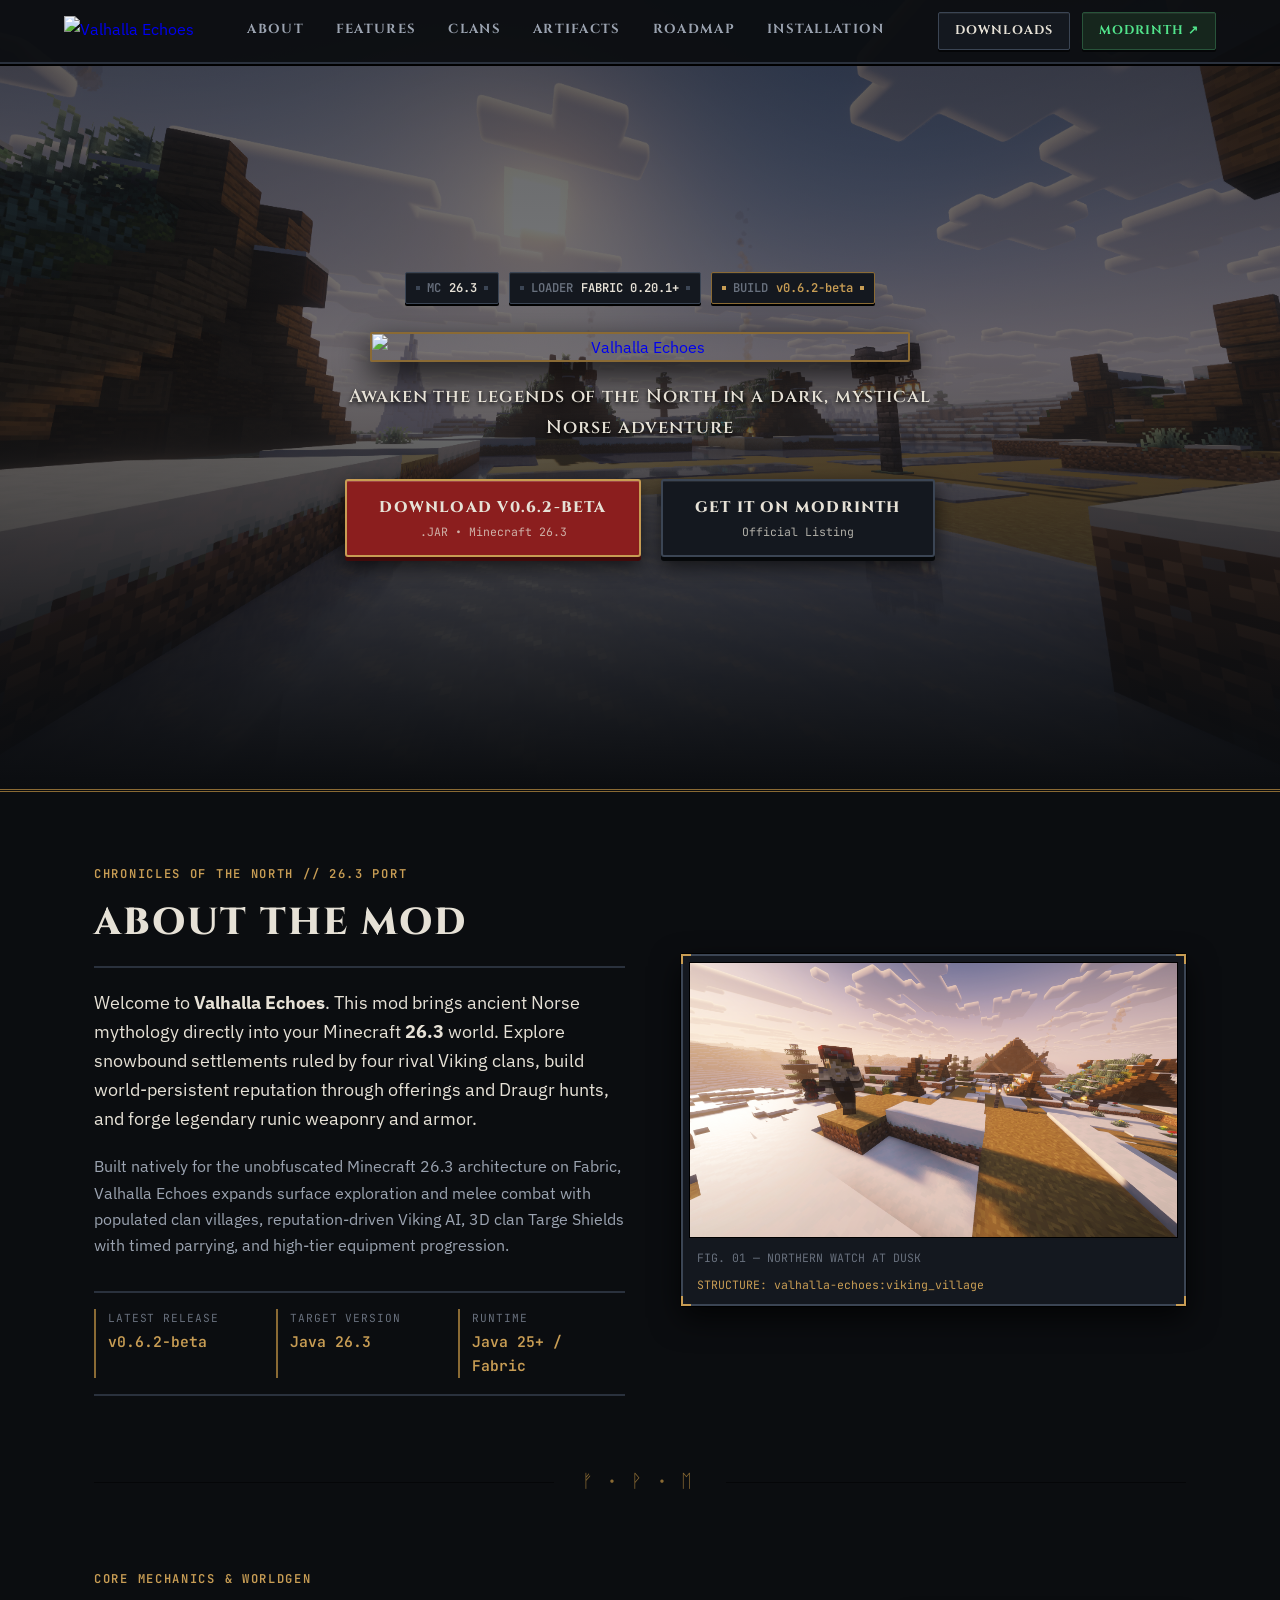
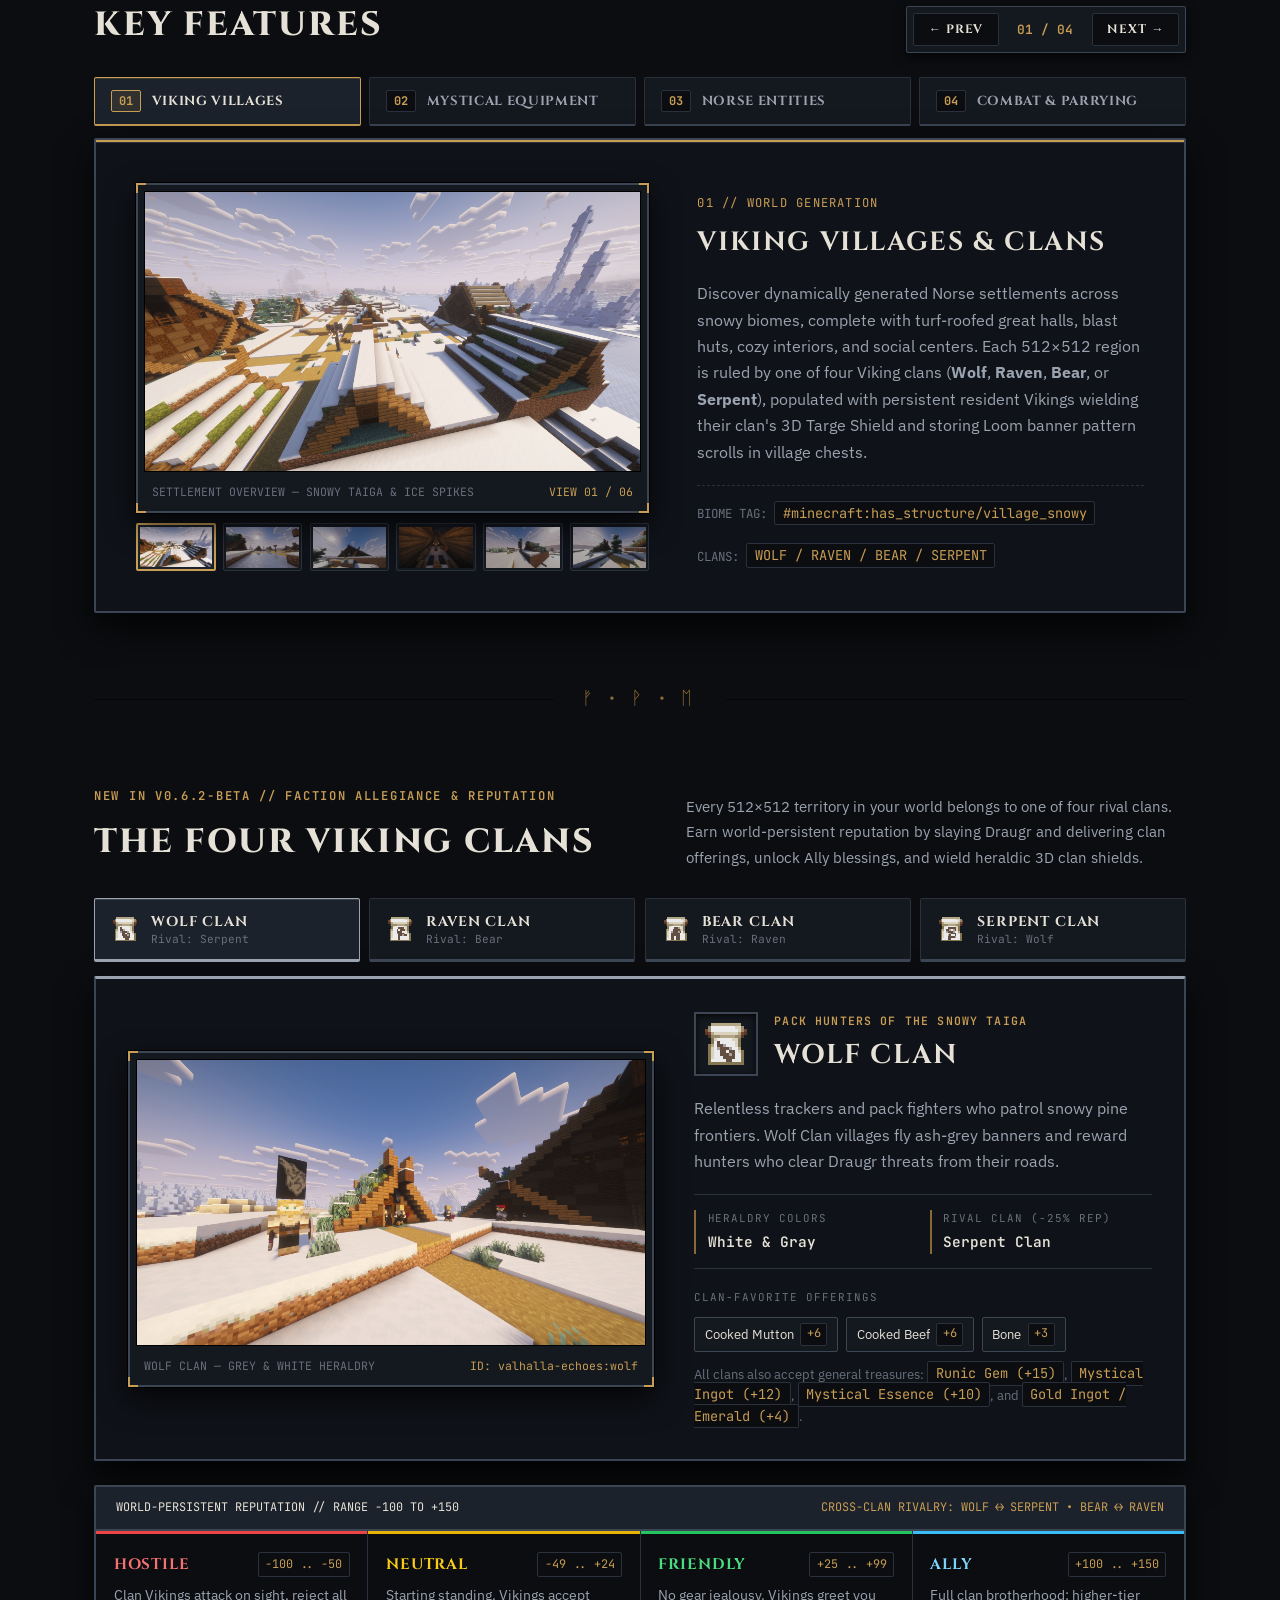
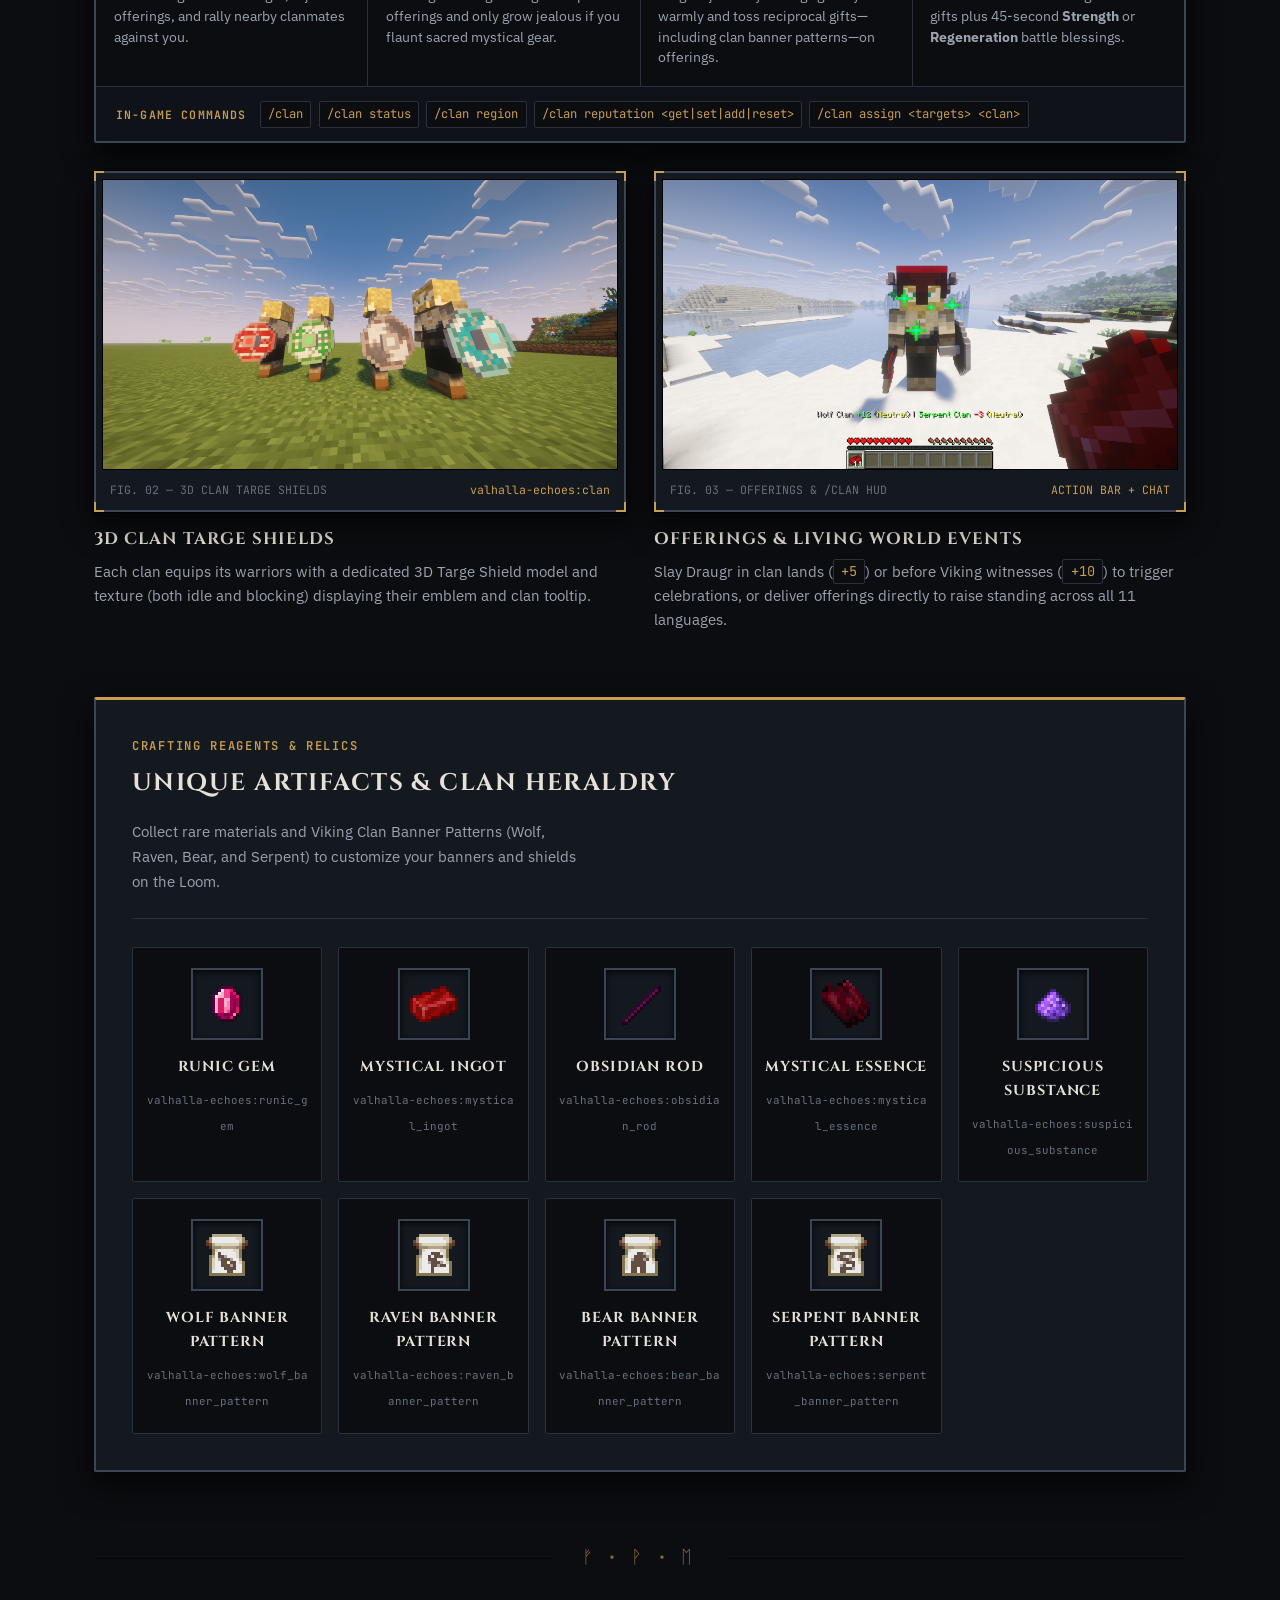
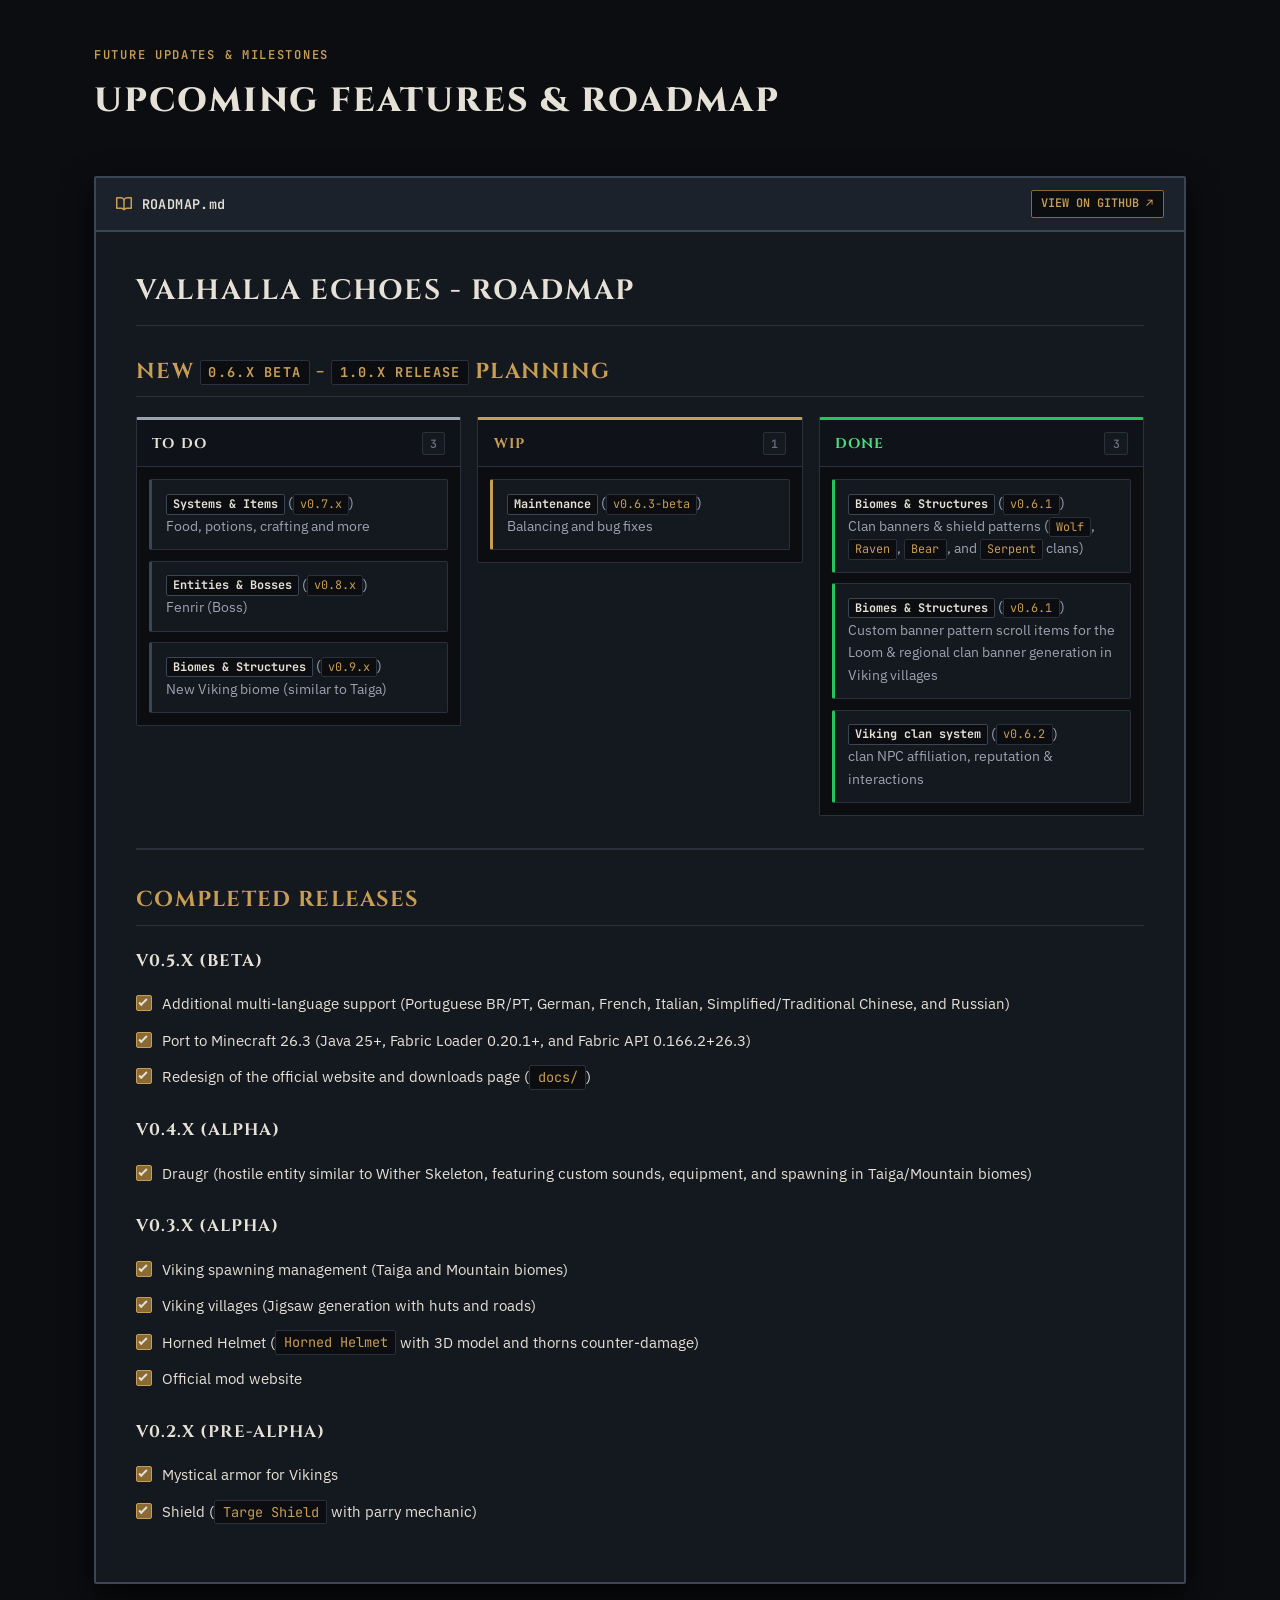
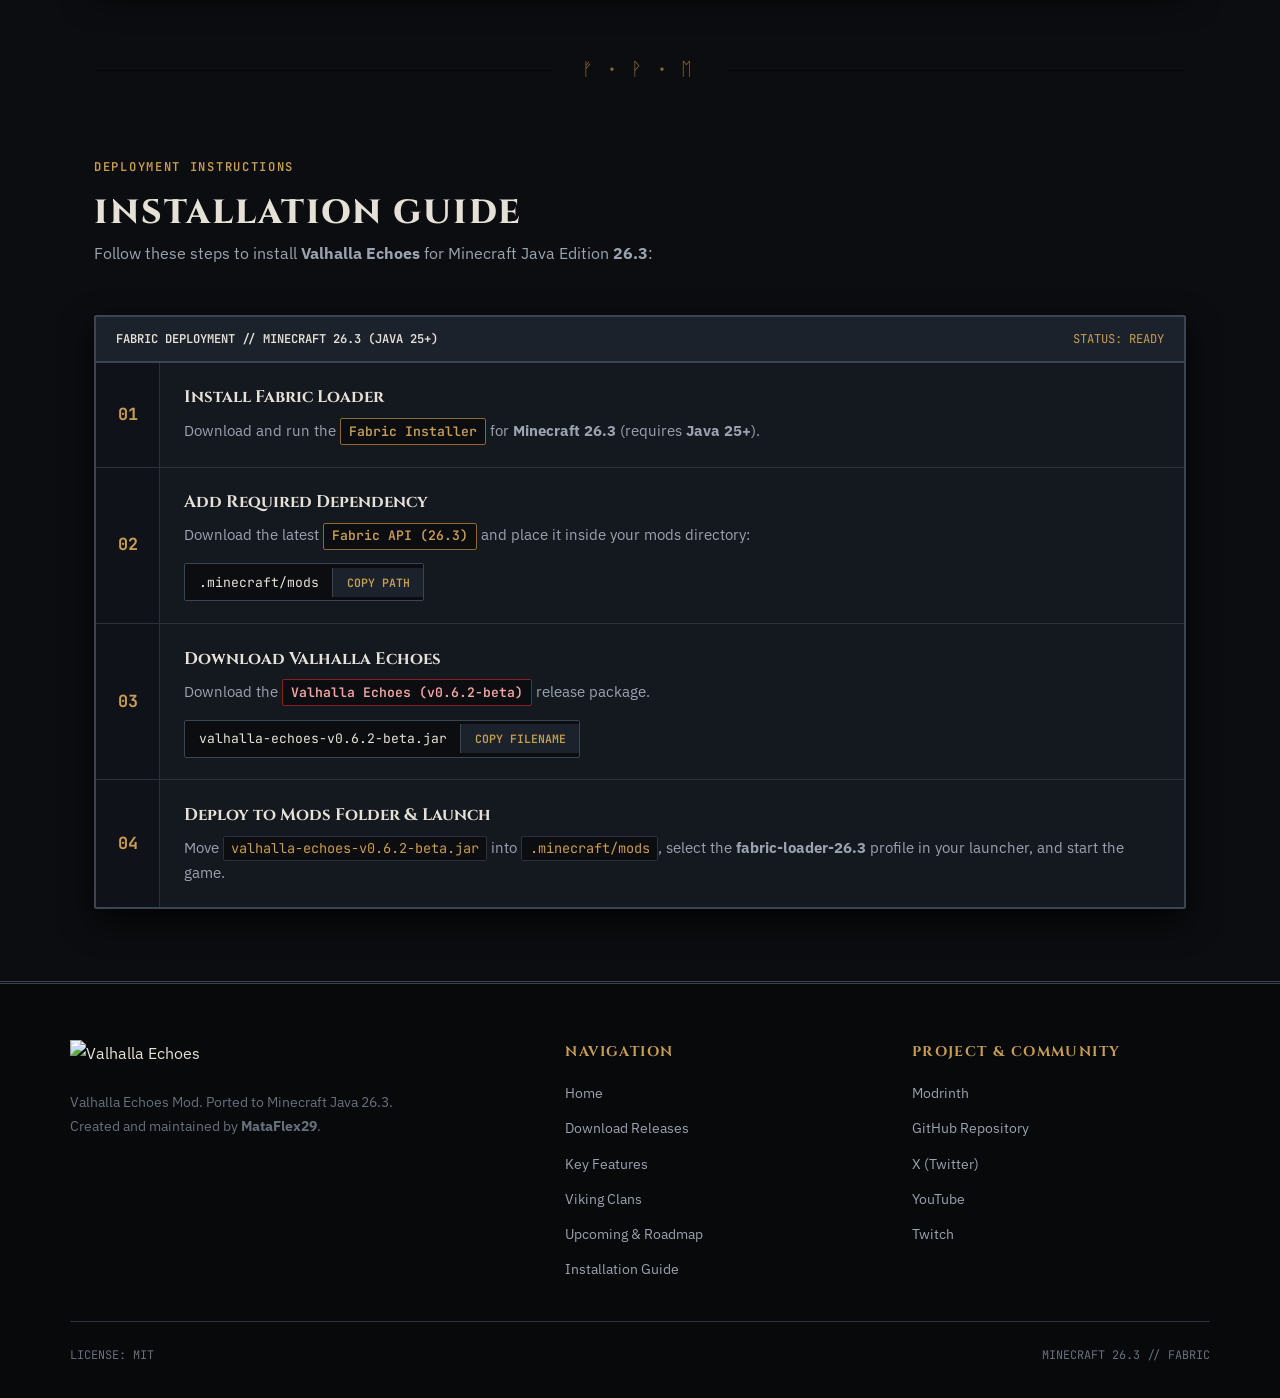
==== commit fe44c0b8: "Add Kanban board styling and markdown table rendering for roadmap" ====
--- a/docs/index.html
+++ b/docs/index.html
@@ -778,8 +778,88 @@
 
     function formatInlineMarkdown(text) {
         return escapeHtml(text)
+            .replace(/&lt;br\s*\/?&gt;/gi, '<br>')
             .replace(/`([^`]+)`/g, '<code>$1</code>')
-            .replace(/\*\*([^*]+)\*\*/g, '<strong>$1</strong>');
+            .replace(/\*\*([^*]+)\*\*/g, '<strong>$1</strong>')
+            .replace(/(^|[^*])\*([^*]+)\*(?!\*)/g, '$1<em>$2</em>');
+    }
+
+    function splitTableRow(row) {
+        let trimmed = row.trim();
+        if (trimmed.startsWith('|')) trimmed = trimmed.slice(1);
+        if (trimmed.endsWith('|')) trimmed = trimmed.slice(0, -1);
+        return trimmed.split('|').map(cell => cell.trim());
+    }
+
+    function isTableSeparator(line) {
+        return /^\|?\s*:?-{3,}:?\s*(\|\s*:?-{3,}:?\s*)+\|?$/.test(line.trim());
+    }
+
+    function getColumnAlignments(separatorLine) {
+        return splitTableRow(separatorLine).map(cell => {
+            if (cell.startsWith(':') && cell.endsWith(':')) return 'center';
+            if (cell.endsWith(':')) return 'right';
+            return 'left';
+        });
+    }
+
+    function getKanbanColumnType(headerText) {
+        const normalized = headerText.trim().toLowerCase();
+        if (normalized === 'to do' || normalized === 'todo') return 'todo';
+        if (normalized === 'wip' || normalized === 'in progress') return 'wip';
+        if (normalized === 'done' || normalized === 'completed') return 'done';
+        return '';
+    }
+
+    function renderMarkdownTable(headers, alignments, rows) {
+        const colTypes = headers.map(getKanbanColumnType);
+        const isKanban = colTypes.filter(Boolean).length >= 2;
+
+        if (isKanban) {
+            const columnsHtml = headers.map((header, colIdx) => {
+                const colType = colTypes[colIdx] || 'default';
+                const cards = rows
+                    .map(row => (row[colIdx] || '').trim())
+                    .filter(cell => cell.length > 0);
+
+                const cardsHtml = cards.length > 0
+                    ? cards.map(cell => `<div class="gh-kanban-card">${formatInlineMarkdown(cell)}</div>`).join('')
+                    : '<div class="gh-kanban-empty">No items</div>';
+
+                return `
+                    <div class="gh-kanban-col" data-col="${colType}">
+                        <div class="gh-kanban-col-header">
+                            <span class="gh-kanban-col-title">${formatInlineMarkdown(header)}</span>
+                            <span class="gh-kanban-count">${cards.length}</span>
+                        </div>
+                        <div class="gh-kanban-cards">${cardsHtml}</div>
+                    </div>`;
+            }).join('');
+
+            return `<div class="gh-kanban-board" style="--kanban-cols: ${headers.length};">${columnsHtml}</div>`;
+        }
+
+        const theadHtml = headers
+            .map((h, idx) => `<th style="text-align: ${alignments[idx] || 'left'};">${formatInlineMarkdown(h)}</th>`)
+            .join('');
+
+        const tbodyHtml = rows.map(row => {
+            const cellsHtml = headers.map((_, idx) => {
+                const cell = (row[idx] || '').trim();
+                const align = alignments[idx] || 'left';
+                const emptyClass = cell ? '' : ' class="is-empty"';
+                return `<td${emptyClass} style="text-align: ${align};">${cell ? formatInlineMarkdown(cell) : ''}</td>`;
+            }).join('');
+            return `<tr>${cellsHtml}</tr>`;
+        }).join('');
+
+        return `
+            <div class="gh-table-wrap">
+                <table class="gh-table">
+                    <thead><tr>${theadHtml}</tr></thead>
+                    <tbody>${tbodyHtml}</tbody>
+                </table>
+            </div>`;
     }
 
     function renderGitHubMarkdown(md) {
@@ -787,14 +867,32 @@
         let html = '';
         let inList = false;
 
-        for (const rawLine of lines) {
-            const line = rawLine.trim();
+        for (let i = 0; i < lines.length; i++) {
+            const line = lines[i].trim();
 
             if (!line) {
                 if (inList) {
                     html += '</ul>';
                     inList = false;
                 }
+                continue;
+            }
+
+            if (line.includes('|') && i + 1 < lines.length && isTableSeparator(lines[i + 1])) {
+                if (inList) {
+                    html += '</ul>';
+                    inList = false;
+                }
+                const headers = splitTableRow(line);
+                const alignments = getColumnAlignments(lines[i + 1]);
+                const rows = [];
+                i += 2;
+                while (i < lines.length && lines[i].trim() && lines[i].includes('|')) {
+                    rows.push(splitTableRow(lines[i]));
+                    i++;
+                }
+                i--;
+                html += renderMarkdownTable(headers, alignments, rows);
                 continue;
             }
 
--- a/docs/styles/index.css
+++ b/docs/styles/index.css
@@ -1505,6 +1505,172 @@
     transform: rotate(45deg);
 }
 
+/* Roadmap Kanban Board & Markdown Tables */
+.gh-kanban-board {
+    display: grid;
+    grid-template-columns: repeat(var(--kanban-cols, 3), minmax(0, 1fr));
+    gap: 1rem;
+    margin: 1.25rem 0 1.5rem;
+    align-items: start;
+}
+
+.gh-kanban-col {
+    background-color: var(--bg-volcanic);
+    border: 1px solid var(--iron-border);
+    border-top: 3px solid var(--iron-highlight);
+    border-radius: 2px;
+    display: flex;
+    flex-direction: column;
+    min-width: 0;
+}
+
+.gh-kanban-col[data-col="todo"] {
+    border-top-color: #9ba3b0;
+}
+
+.gh-kanban-col[data-col="wip"] {
+    border-top-color: var(--bronze-gold);
+}
+
+.gh-kanban-col[data-col="done"] {
+    border-top-color: #22c55e;
+}
+
+.gh-kanban-col-header {
+    background-color: var(--bg-slate-deep);
+    border-bottom: 1px solid var(--iron-border);
+    padding: 0.7rem 0.95rem;
+    display: flex;
+    align-items: center;
+    justify-content: space-between;
+    gap: 0.5rem;
+}
+
+.gh-kanban-col-title {
+    font-family: var(--font-display);
+    font-size: 0.88rem;
+    font-weight: 700;
+    letter-spacing: 0.08em;
+    text-transform: uppercase;
+    color: var(--text-bone);
+}
+
+.gh-kanban-col[data-col="todo"] .gh-kanban-col-title {
+    color: var(--text-bone);
+}
+
+.gh-kanban-col[data-col="wip"] .gh-kanban-col-title {
+    color: var(--bronze-gold);
+}
+
+.gh-kanban-col[data-col="done"] .gh-kanban-col-title {
+    color: #4ade80;
+}
+
+.gh-kanban-count {
+    font-family: var(--font-mono);
+    font-size: 0.72rem;
+    font-weight: 600;
+    color: var(--text-ash);
+    background-color: var(--bg-slate);
+    border: 1px solid var(--iron-border);
+    border-radius: 2px;
+    padding: 0.08rem 0.45rem;
+}
+
+.gh-kanban-cards {
+    padding: 0.75rem;
+    display: flex;
+    flex-direction: column;
+    gap: 0.65rem;
+}
+
+.gh-kanban-card {
+    background-color: var(--bg-slate);
+    border: 1px solid var(--iron-border);
+    border-left: 3px solid var(--iron-highlight);
+    border-radius: 2px;
+    padding: 0.75rem 0.85rem;
+    font-size: 0.88rem;
+    line-height: 1.6;
+    color: var(--text-steel);
+    overflow-wrap: break-word;
+    transition: border-color 0.15s ease, background-color 0.15s ease;
+}
+
+.gh-kanban-card:hover {
+    background-color: var(--bg-iron);
+    border-color: var(--iron-highlight);
+}
+
+.gh-kanban-col[data-col="todo"] .gh-kanban-card {
+    border-left-color: var(--iron-highlight);
+}
+
+.gh-kanban-col[data-col="wip"] .gh-kanban-card {
+    border-left-color: var(--bronze-gold);
+}
+
+.gh-kanban-col[data-col="done"] .gh-kanban-card {
+    border-left-color: #22c55e;
+}
+
+.gh-kanban-card code {
+    font-size: 0.74rem;
+    padding: 0.08rem 0.38rem;
+}
+
+.gh-kanban-card strong code {
+    color: var(--text-bone);
+    border-color: var(--iron-highlight);
+}
+
+.gh-kanban-empty {
+    font-family: var(--font-mono);
+    font-size: 0.76rem;
+    color: var(--text-ash);
+    text-align: center;
+    padding: 0.85rem 0.5rem;
+    border: 1px dashed var(--iron-border);
+    border-radius: 2px;
+}
+
+.gh-table-wrap {
+    overflow-x: auto;
+    margin: 1.25rem 0 1.5rem;
+    border: 1px solid var(--iron-border);
+    border-radius: 2px;
+}
+
+.gh-table {
+    width: 100%;
+    border-collapse: collapse;
+    font-size: 0.9rem;
+    background-color: var(--bg-volcanic);
+}
+
+.gh-table th,
+.gh-table td {
+    padding: 0.75rem 1rem;
+    border: 1px solid var(--iron-border);
+    vertical-align: top;
+    color: var(--text-steel);
+}
+
+.gh-table thead th {
+    background-color: var(--bg-iron);
+    font-family: var(--font-display);
+    font-size: 0.84rem;
+    letter-spacing: 0.06em;
+    text-transform: uppercase;
+    color: var(--bronze-gold);
+    border-bottom: 2px solid var(--iron-highlight);
+}
+
+.gh-table tbody tr:nth-child(even) {
+    background-color: var(--bg-slate-deep);
+}
+
 /* ==========================================================================
    INSTALLATION — TERMINAL / LAUNCHER PANEL
    ========================================================================== */
@@ -1747,6 +1913,10 @@
         grid-template-columns: repeat(3, 1fr);
     }
 
+    .gh-kanban-board {
+        grid-template-columns: 1fr;
+    }
+
     .footer-grid {
         grid-template-columns: 1fr 1fr;
     }
@@ -1774,7 +1944,8 @@
     }
 
     .slides-viewport,
-    .clan-codex-stage {
+    .clan-codex-stage,
+    .gh-markdown-body {
         padding: 1.35rem;
     }
 
